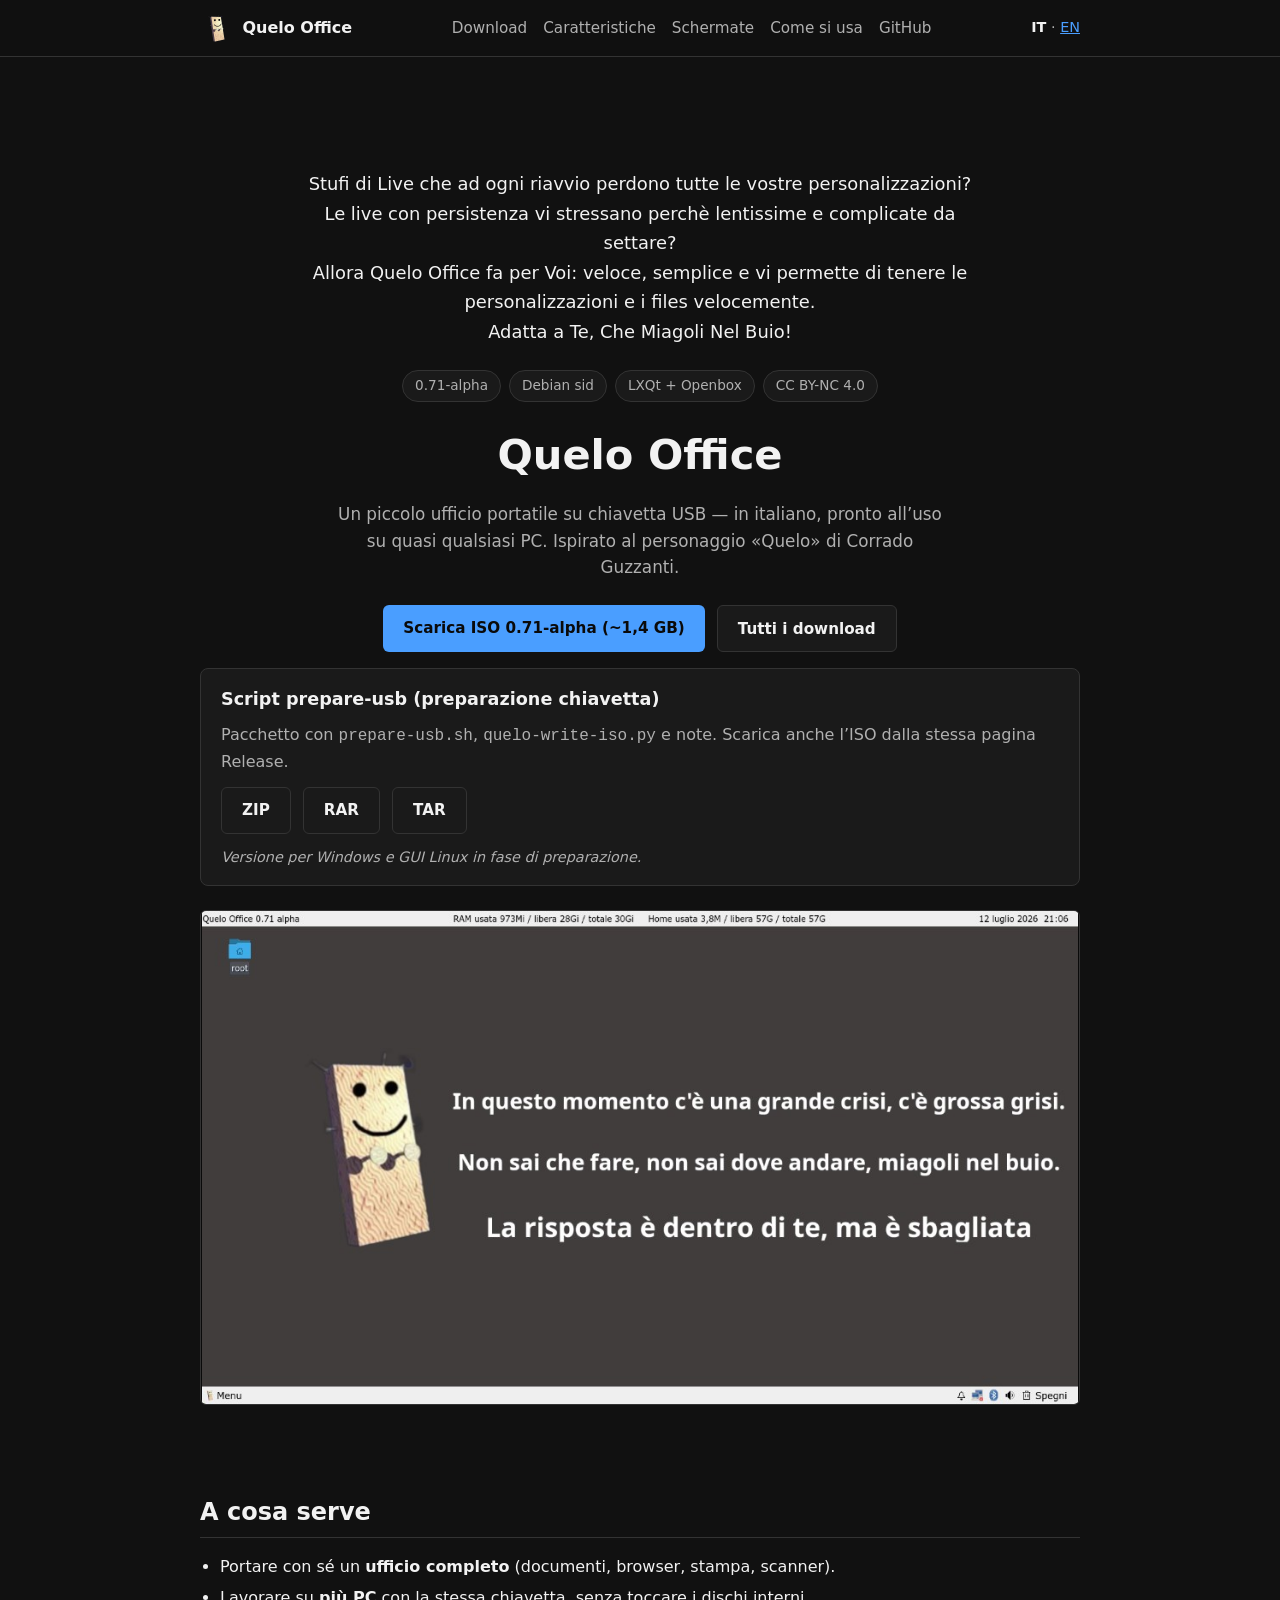
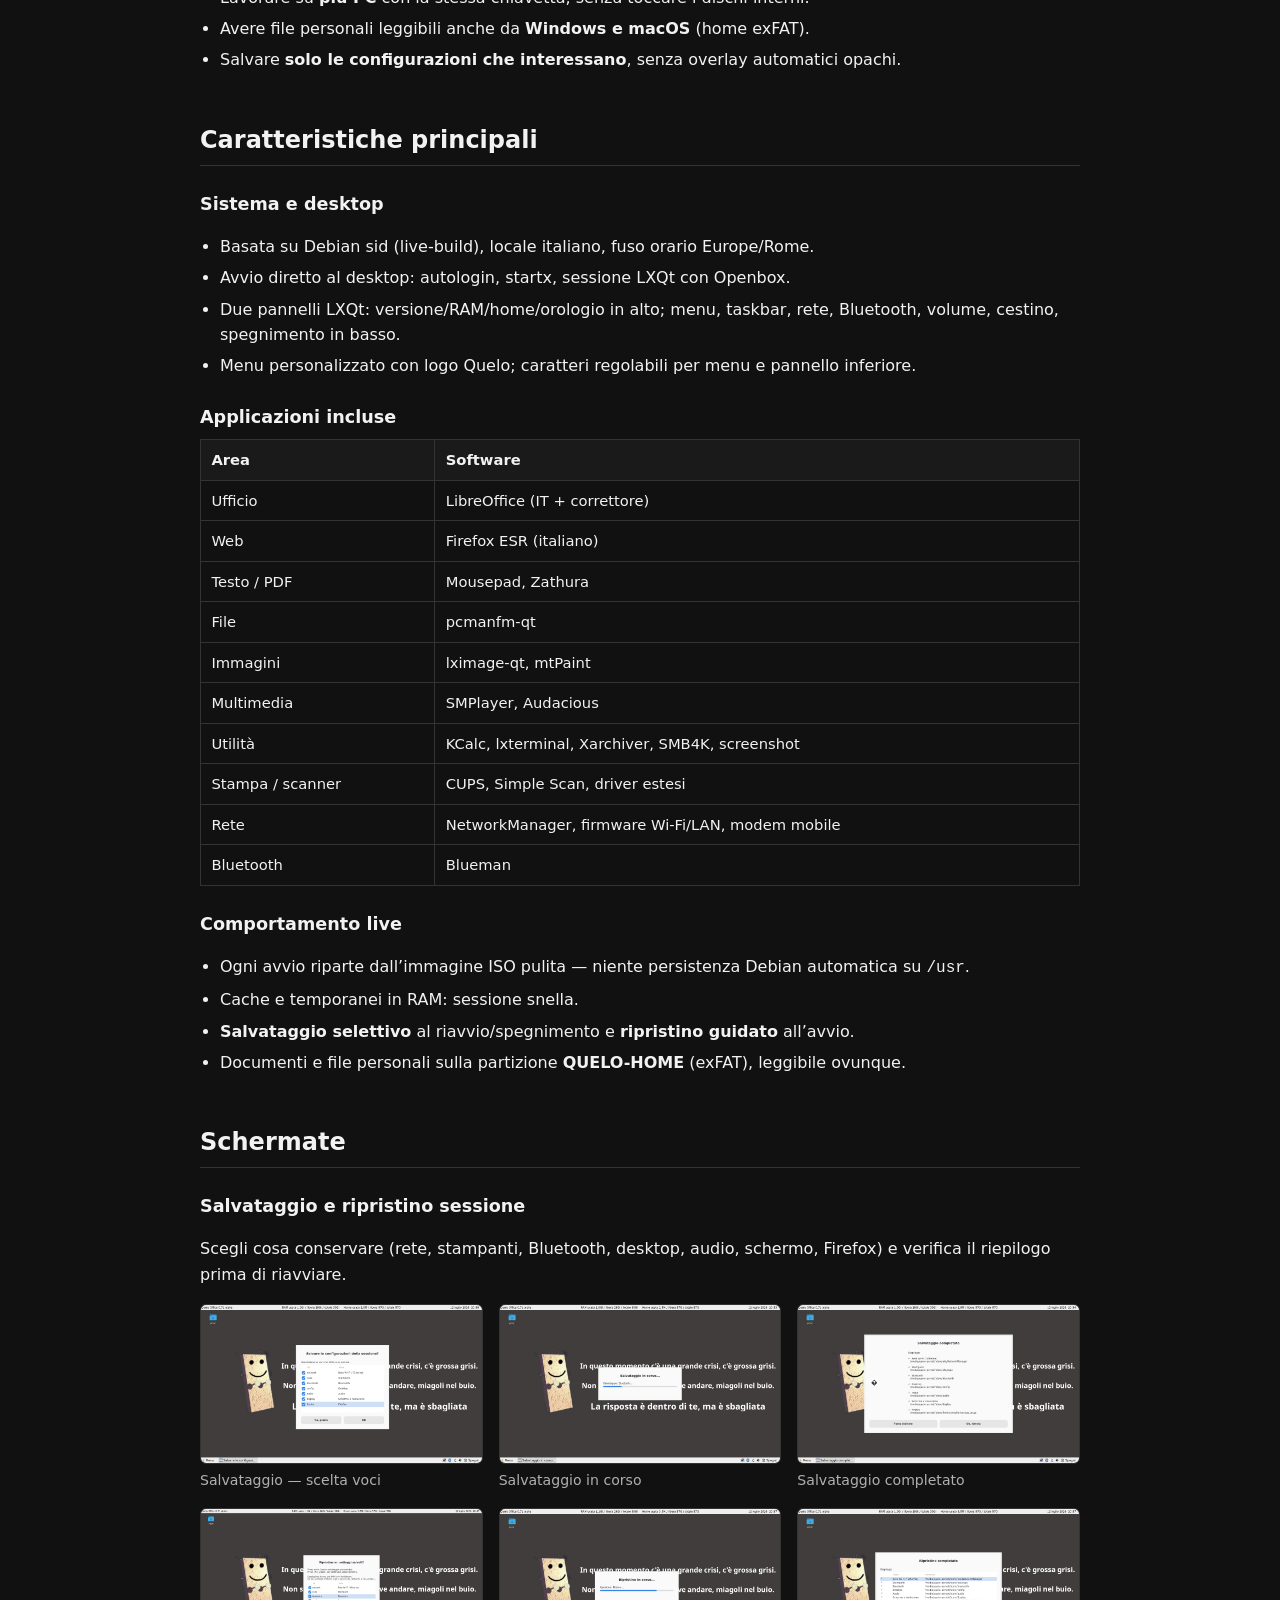
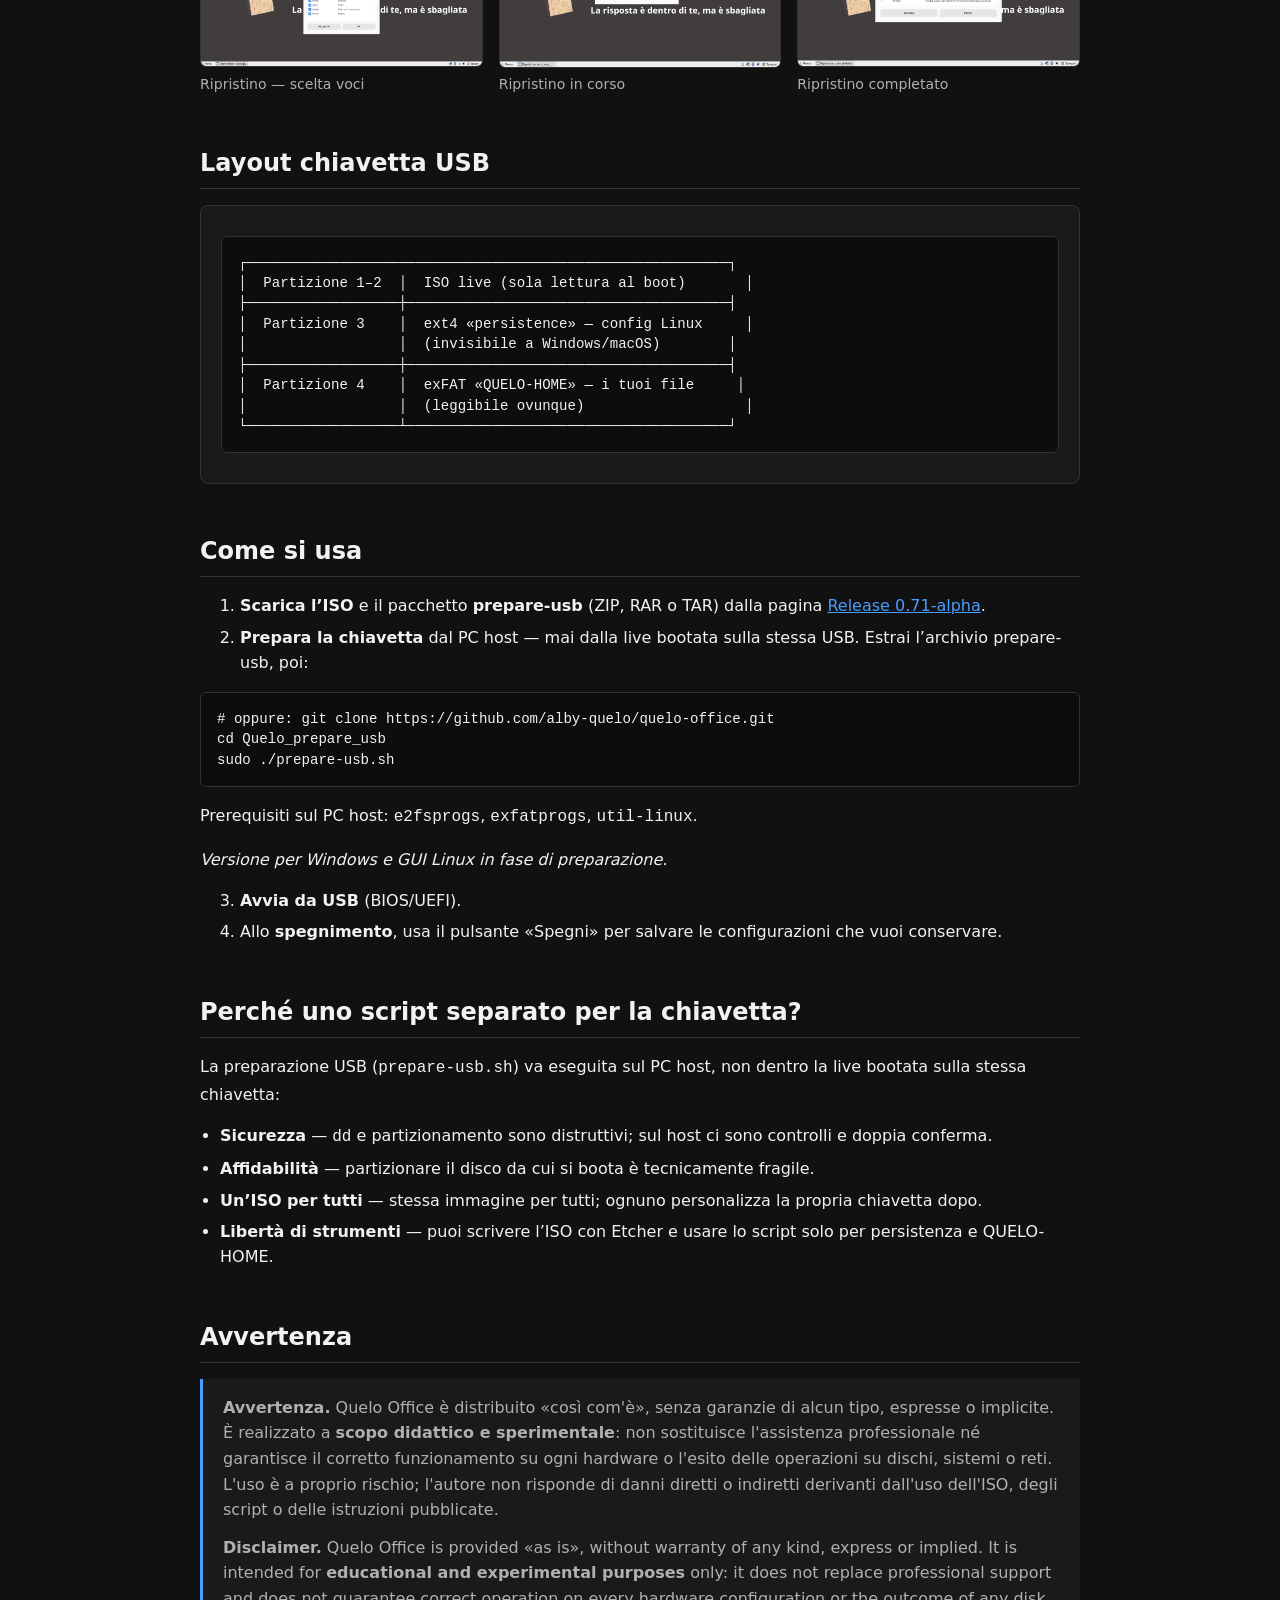
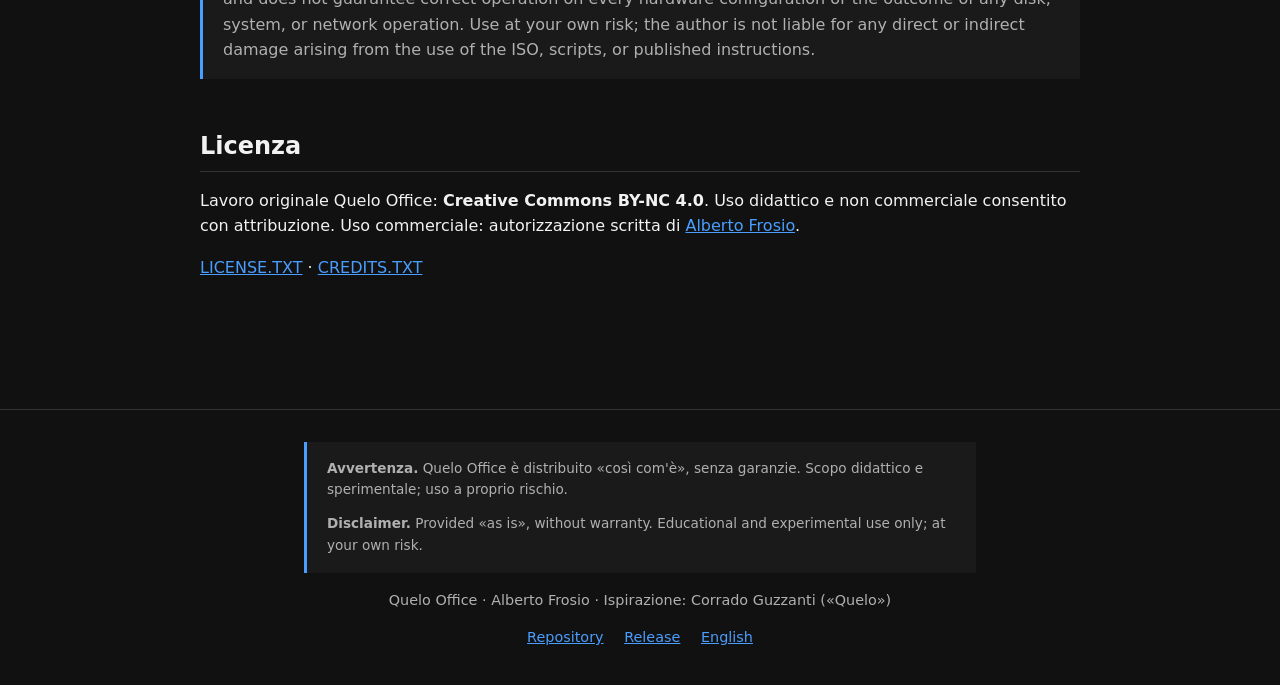
==== docs/index.html @ a86c15d0 "Aggiunge pacchetti prepare-usb zip/rar/tar ai download della release. Script build-archives.sh, READ" ====
<!DOCTYPE html>
<html lang="it">
<head>
  <meta charset="utf-8">
  <meta name="viewport" content="width=device-width, initial-scale=1">
  <title>Quelo Office — live USB office in italiano</title>
  <meta name="description" content="Quelo Office: distribuzione Linux live da chiavetta USB. Ufficio portatile in italiano su Debian sid + LXQt + Openbox.">
  <meta property="og:type" content="website">
  <meta property="og:url" content="https://alby-quelo.github.io/quelo-office/">
  <meta property="og:title" content="Quelo Office — live USB office in italiano">
  <meta property="og:description" content="Ufficio portatile su chiavetta USB: veloce, semplice, personalizzazioni e file sempre con te. Debian sid + LXQt + Openbox.">
  <meta property="og:image" content="https://alby-quelo.github.io/quelo-office/screenshots/01-desktop.png">
  <meta property="og:image:width" content="1024">
  <meta property="og:image:height" content="576">
  <meta property="og:locale" content="it_IT">
  <meta name="twitter:card" content="summary_large_image">
  <meta name="twitter:title" content="Quelo Office — live USB office in italiano">
  <meta name="twitter:description" content="Ufficio portatile su chiavetta USB: veloce, semplice, personalizzazioni e file sempre con te.">
  <meta name="twitter:image" content="https://alby-quelo.github.io/quelo-office/screenshots/01-desktop.png">
  <link rel="stylesheet" href="style.css?v=5">
  <link rel="icon" href="logo.png" type="image/png">
</head>
<body>
  <header>
    <nav class="nav">
      <a class="brand" href="./">
        <img src="logo.png" alt="Quelo Office">
        <span>Quelo Office</span>
      </a>
      <div class="nav-links">
        <a href="#download">Download</a>
        <a href="#caratteristiche">Caratteristiche</a>
        <a href="#schermate">Schermate</a>
        <a href="#uso">Come si usa</a>
        <a href="https://github.com/alby-quelo/quelo-office">GitHub</a>
      </div>
      <div class="lang"><strong>IT</strong> · <a href="en/">EN</a></div>
    </nav>
  </header>

  <main>
    <section class="hero">
      <p class="pitch">
        Stufi di Live che ad ogni riavvio perdono tutte le vostre personalizzazioni?<br>
        Le live con persistenza vi stressano perchè lentissime e complicate da settare?<br>
        Allora Quelo Office fa per Voi: veloce, semplice e vi permette di tenere le personalizzazioni
        e i files velocemente.<br>
        Adatta a Te, Che Miagoli Nel Buio!
      </p>
      <div class="badges">
        <span class="badge">0.71-alpha</span>
        <span class="badge">Debian sid</span>
        <span class="badge">LXQt + Openbox</span>
        <span class="badge">CC BY-NC 4.0</span>
      </div>
      <h1>Quelo Office</h1>
      <p class="tagline">
        Un piccolo ufficio portatile su chiavetta USB — in italiano, pronto all’uso su quasi qualsiasi PC.
        Ispirato al personaggio «Quelo» di Corrado Guzzanti.
      </p>
      <div class="cta-row" id="download">
        <a class="btn btn-primary" href="https://github.com/alby-quelo/quelo-office/releases/download/0.71-alpha/Quelo_Office-0.71-alpha.iso">
          Scarica ISO 0.71-alpha (~1,4 GB)
        </a>
        <a class="btn btn-secondary" href="https://github.com/alby-quelo/quelo-office/releases/tag/0.71-alpha">
          Tutti i download
        </a>
      </div>
      <div class="card" style="margin-top:1rem;text-align:left">
        <h3 style="margin-top:0">Script prepare-usb (preparazione chiavetta)</h3>
        <p style="margin:0.5rem 0 0.75rem;color:var(--text-muted)">
          Pacchetto con <code>prepare-usb.sh</code>, <code>quelo-write-iso.py</code> e note.
          Scarica anche l’ISO dalla stessa pagina Release.
        </p>
        <div class="cta-row" style="justify-content:flex-start;margin-top:0">
          <a class="btn btn-secondary" href="https://github.com/alby-quelo/quelo-office/releases/download/0.71-alpha/Quelo_prepare_usb-0.71-alpha.zip">ZIP</a>
          <a class="btn btn-secondary" href="https://github.com/alby-quelo/quelo-office/releases/download/0.71-alpha/Quelo_prepare_usb-0.71-alpha.rar">RAR</a>
          <a class="btn btn-secondary" href="https://github.com/alby-quelo/quelo-office/releases/download/0.71-alpha/Quelo_prepare_usb-0.71-alpha.tar">TAR</a>
        </div>
        <p style="margin:0.75rem 0 0;font-size:0.9rem;color:var(--text-muted)">
          <em>Versione per Windows e GUI Linux in fase di preparazione.</em>
        </p>
      </div>
      <div class="hero-frame">
        <img class="hero-shot" src="screenshots/01-desktop.png" alt="Desktop Quelo Office 0.71 alpha" width="1024" height="576">
      </div>
    </section>

    <section id="cosa">
      <h2>A cosa serve</h2>
      <ul>
        <li>Portare con sé un <strong>ufficio completo</strong> (documenti, browser, stampa, scanner).</li>
        <li>Lavorare su <strong>più PC</strong> con la stessa chiavetta, senza toccare i dischi interni.</li>
        <li>Avere file personali leggibili anche da <strong>Windows e macOS</strong> (home exFAT).</li>
        <li>Salvare <strong>solo le configurazioni che interessano</strong>, senza overlay automatici opachi.</li>
      </ul>
    </section>

    <section id="caratteristiche">
      <h2>Caratteristiche principali</h2>

      <h3>Sistema e desktop</h3>
      <ul>
        <li>Basata su Debian sid (live-build), locale italiano, fuso orario Europe/Rome.</li>
        <li>Avvio diretto al desktop: autologin, startx, sessione LXQt con Openbox.</li>
        <li>Due pannelli LXQt: versione/RAM/home/orologio in alto; menu, taskbar, rete, Bluetooth, volume, cestino, spegnimento in basso.</li>
        <li>Menu personalizzato con logo Quelo; caratteri regolabili per menu e pannello inferiore.</li>
      </ul>

      <h3>Applicazioni incluse</h3>
      <table>
        <thead>
          <tr><th>Area</th><th>Software</th></tr>
        </thead>
        <tbody>
          <tr><td>Ufficio</td><td>LibreOffice (IT + correttore)</td></tr>
          <tr><td>Web</td><td>Firefox ESR (italiano)</td></tr>
          <tr><td>Testo / PDF</td><td>Mousepad, Zathura</td></tr>
          <tr><td>File</td><td>pcmanfm-qt</td></tr>
          <tr><td>Immagini</td><td>lximage-qt, mtPaint</td></tr>
          <tr><td>Multimedia</td><td>SMPlayer, Audacious</td></tr>
          <tr><td>Utilità</td><td>KCalc, lxterminal, Xarchiver, SMB4K, screenshot</td></tr>
          <tr><td>Stampa / scanner</td><td>CUPS, Simple Scan, driver estesi</td></tr>
          <tr><td>Rete</td><td>NetworkManager, firmware Wi‑Fi/LAN, modem mobile</td></tr>
          <tr><td>Bluetooth</td><td>Blueman</td></tr>
        </tbody>
      </table>

      <h3>Comportamento live</h3>
      <ul>
        <li>Ogni avvio riparte dall’immagine ISO pulita — niente persistenza Debian automatica su <code>/usr</code>.</li>
        <li>Cache e temporanei in RAM: sessione snella.</li>
        <li><strong>Salvataggio selettivo</strong> al riavvio/spegnimento e <strong>ripristino guidato</strong> all’avvio.</li>
        <li>Documenti e file personali sulla partizione <strong>QUELO-HOME</strong> (exFAT), leggibile ovunque.</li>
      </ul>
    </section>

    <section id="schermate">
      <h2>Schermate</h2>

      <h3>Salvataggio e ripristino sessione</h3>
      <p>Scegli cosa conservare (rete, stampanti, Bluetooth, desktop, audio, schermo, Firefox) e verifica il riepilogo prima di riavviare.</p>

      <div class="shots">
        <div class="shots-grid">
          <figure>
            <img src="screenshots/05-save-prompt.png" alt="Dialogo salvataggio sessione" loading="lazy">
            <figcaption>Salvataggio — scelta voci</figcaption>
          </figure>
          <figure>
            <img src="screenshots/06-save-progress.png" alt="Salvataggio in corso" loading="lazy">
            <figcaption>Salvataggio in corso</figcaption>
          </figure>
          <figure>
            <img src="screenshots/07-save-complete.png" alt="Salvataggio completato" loading="lazy">
            <figcaption>Salvataggio completato</figcaption>
          </figure>
        </div>
        <div class="shots-grid">
          <figure>
            <img src="screenshots/02-restore-prompt.png" alt="Dialogo ripristino sessione" loading="lazy">
            <figcaption>Ripristino — scelta voci</figcaption>
          </figure>
          <figure>
            <img src="screenshots/03-restore-progress.png" alt="Ripristino in corso" loading="lazy">
            <figcaption>Ripristino in corso</figcaption>
          </figure>
          <figure>
            <img src="screenshots/04-restore-complete.png" alt="Ripristino completato" loading="lazy">
            <figcaption>Ripristino completato</figcaption>
          </figure>
        </div>
      </div>
    </section>

    <section id="usb">
      <h2>Layout chiavetta USB</h2>
      <div class="card">
        <pre>┌─────────────────────────────────────────────────────────┐
│  Partizione 1–2  │  ISO live (sola lettura al boot)       │
├──────────────────┼──────────────────────────────────────┤
│  Partizione 3    │  ext4 «persistence» — config Linux     │
│                  │  (invisibile a Windows/macOS)        │
├──────────────────┼──────────────────────────────────────┤
│  Partizione 4    │  exFAT «QUELO-HOME» — i tuoi file     │
│                  │  (leggibile ovunque)                   │
└──────────────────┴──────────────────────────────────────┘</pre>
      </div>
    </section>

    <section id="uso">
      <h2>Come si usa</h2>
      <ol>
        <li><strong>Scarica l’ISO</strong> e il pacchetto <strong>prepare-usb</strong> (ZIP, RAR o TAR) dalla pagina <a href="https://github.com/alby-quelo/quelo-office/releases/tag/0.71-alpha">Release 0.71-alpha</a>.</li>
        <li><strong>Prepara la chiavetta</strong> dal PC host — mai dalla live bootata sulla stessa USB. Estrai l’archivio prepare-usb, poi:</li>
      </ol>
      <pre><code># oppure: git clone https://github.com/alby-quelo/quelo-office.git
cd Quelo_prepare_usb
sudo ./prepare-usb.sh</code></pre>
      <p>Prerequisiti sul PC host: <code>e2fsprogs</code>, <code>exfatprogs</code>, <code>util-linux</code>.</p>
      <p><em>Versione per Windows e GUI Linux in fase di preparazione.</em></p>
      <ol start="3">
        <li><strong>Avvia da USB</strong> (BIOS/UEFI).</li>
        <li>Allo <strong>spegnimento</strong>, usa il pulsante «Spegni» per salvare le configurazioni che vuoi conservare.</li>
      </ol>
    </section>

    <section id="script">
      <h2>Perché uno script separato per la chiavetta?</h2>
      <p>La preparazione USB (<code>prepare-usb.sh</code>) va eseguita sul PC host, non dentro la live bootata sulla stessa chiavetta:</p>
      <ul>
        <li><strong>Sicurezza</strong> — <code>dd</code> e partizionamento sono distruttivi; sul host ci sono controlli e doppia conferma.</li>
        <li><strong>Affidabilità</strong> — partizionare il disco da cui si boota è tecnicamente fragile.</li>
        <li><strong>Un’ISO per tutti</strong> — stessa immagine per tutti; ognuno personalizza la propria chiavetta dopo.</li>
        <li><strong>Libertà di strumenti</strong> — puoi scrivere l’ISO con Etcher e usare lo script solo per persistenza e QUELO-HOME.</li>
      </ul>
    </section>

    <section id="avvertenza">
      <h2>Avvertenza</h2>
      <blockquote class="disclaimer">
        <p><strong>Avvertenza.</strong> Quelo Office è distribuito «così com'è», senza garanzie di alcun tipo, espresse o implicite. È realizzato a <strong>scopo didattico e sperimentale</strong>: non sostituisce l'assistenza professionale né garantisce il corretto funzionamento su ogni hardware o l'esito delle operazioni su dischi, sistemi o reti. L'uso è a proprio rischio; l'autore non risponde di danni diretti o indiretti derivanti dall'uso dell'ISO, degli script o delle istruzioni pubblicate.</p>
        <p><strong>Disclaimer.</strong> Quelo Office is provided «as is», without warranty of any kind, express or implied. It is intended for <strong>educational and experimental purposes</strong> only: it does not replace professional support and does not guarantee correct operation on every hardware configuration or the outcome of any disk, system, or network operation. Use at your own risk; the author is not liable for any direct or indirect damage arising from the use of the ISO, scripts, or published instructions.</p>
      </blockquote>
    </section>

    <section id="licenza">
      <h2>Licenza</h2>
      <p>
        Lavoro originale Quelo Office: <strong>Creative Commons BY-NC 4.0</strong>.
        Uso didattico e non commerciale consentito con attribuzione.
        Uso commerciale: autorizzazione scritta di
        <a href="mailto:alby@gnumerica.org">Alberto Frosio</a>.
      </p>
      <p>
        <a href="https://github.com/alby-quelo/quelo-office/blob/main/LICENSE.TXT">LICENSE.TXT</a> ·
        <a href="https://github.com/alby-quelo/quelo-office/blob/main/CREDITS.TXT">CREDITS.TXT</a>
      </p>
    </section>
  </main>

  <footer>
    <blockquote class="disclaimer compact">
      <p><strong>Avvertenza.</strong> Quelo Office è distribuito «così com'è», senza garanzie. Scopo didattico e sperimentale; uso a proprio rischio.</p>
      <p><strong>Disclaimer.</strong> Provided «as is», without warranty. Educational and experimental use only; at your own risk.</p>
    </blockquote>
    <p>Quelo Office · Alberto Frosio · Ispirazione: Corrado Guzzanti («Quelo»)</p>
    <p>
      <a href="https://github.com/alby-quelo/quelo-office">Repository</a>
      <a href="https://github.com/alby-quelo/quelo-office/releases">Release</a>
      <a href="en/">English</a>
    </p>
  </footer>
</body>
</html>
---- docs/style.css ----
:root {
  --bg: #111111;
  --bg-card: #1a1a1a;
  --bg-panel: #e8e8e8;
  --text: #f2f2f2;
  --text-muted: #b0b0b0;
  --accent: #4a9eff;
  --accent-hover: #6eb1ff;
  --border: #333;
  --max: 920px;
}

* {
  box-sizing: border-box;
}

html {
  scroll-behavior: smooth;
}

body {
  margin: 0;
  font-family: "Segoe UI", system-ui, -apple-system, sans-serif;
  background: var(--bg);
  color: var(--text);
  line-height: 1.6;
}

a {
  color: var(--accent);
}

a:hover {
  color: var(--accent-hover);
}

header {
  border-bottom: 1px solid var(--border);
  background: rgba(17, 17, 17, 0.95);
  position: sticky;
  top: 0;
  z-index: 10;
}

.nav {
  max-width: var(--max);
  margin: 0 auto;
  padding: 0.75rem 1.25rem;
  display: flex;
  align-items: center;
  justify-content: space-between;
  gap: 1rem;
  flex-wrap: wrap;
}

.brand {
  display: flex;
  align-items: center;
  gap: 0.65rem;
  color: var(--text);
  text-decoration: none;
  font-weight: 600;
}

.brand img {
  width: 32px;
  height: 32px;
}

.nav-links {
  display: flex;
  gap: 1rem;
  flex-wrap: wrap;
  font-size: 0.95rem;
}

.nav-links a {
  color: var(--text-muted);
  text-decoration: none;
}

.nav-links a:hover {
  color: var(--text);
}

.lang {
  font-size: 0.9rem;
  color: var(--text-muted);
}

.lang strong {
  color: var(--text);
}

main {
  max-width: var(--max);
  margin: 0 auto;
  padding: 2rem 1.25rem 4rem;
}

.hero {
  text-align: center;
  padding: 2rem 0 2.5rem;
}

.hero h1 {
  font-size: clamp(1.8rem, 5vw, 2.6rem);
  margin: 0 0 0.75rem;
  font-weight: 700;
}

.hero .pitch {
  font-size: 1.12rem;
  line-height: 1.65;
  max-width: 42rem;
  margin: 0 auto 1.5rem;
  color: var(--text);
}

.hero .tagline {
  font-size: 1.05rem;
  color: var(--text-muted);
  max-width: 38rem;
  margin: 0 auto 1.5rem;
}

.hero-frame {
  width: 100%;
  max-width: 100%;
  margin: 1.5rem auto 0;
  aspect-ratio: 16 / 9;
  border: 1px solid var(--border);
  border-radius: 6px;
  overflow: hidden;
  background: #0a0a0a;
  line-height: 0;
}

.hero img.hero-shot {
  width: 100%;
  height: 100%;
  object-fit: contain;
  object-position: center;
  display: block;
  border: 0;
  border-radius: 0;
  margin: 0;
  max-width: none;
}

.badges {
  display: flex;
  gap: 0.5rem;
  justify-content: center;
  flex-wrap: wrap;
  margin-bottom: 1.25rem;
}

.badge {
  background: var(--bg-card);
  border: 1px solid var(--border);
  border-radius: 999px;
  padding: 0.25rem 0.75rem;
  font-size: 0.85rem;
  color: var(--text-muted);
}

.cta-row {
  display: flex;
  gap: 0.75rem;
  justify-content: center;
  flex-wrap: wrap;
  margin-top: 1.25rem;
}

.btn {
  display: inline-block;
  padding: 0.65rem 1.25rem;
  border-radius: 6px;
  text-decoration: none;
  font-weight: 600;
  font-size: 0.95rem;
}

.btn-primary {
  background: var(--accent);
  color: #0a0a0a;
}

.btn-primary:hover {
  background: var(--accent-hover);
  color: #0a0a0a;
}

.btn-secondary {
  background: var(--bg-card);
  border: 1px solid var(--border);
  color: var(--text);
}

.btn-secondary:hover {
  border-color: #555;
  color: var(--text);
}

section {
  margin-top: 3rem;
}

section h2 {
  font-size: 1.5rem;
  margin: 0 0 1rem;
  padding-bottom: 0.35rem;
  border-bottom: 1px solid var(--border);
}

section h3 {
  font-size: 1.1rem;
  margin: 1.5rem 0 0.5rem;
  color: var(--text);
}

ul {
  padding-left: 1.25rem;
}

li {
  margin: 0.35rem 0;
}

.card {
  background: var(--bg-card);
  border: 1px solid var(--border);
  border-radius: 8px;
  padding: 1rem 1.25rem;
  margin: 1rem 0;
}

pre {
  background: #0d0d0d;
  border: 1px solid var(--border);
  border-radius: 6px;
  padding: 1rem;
  overflow-x: auto;
  font-size: 0.88rem;
  line-height: 1.45;
}

code {
  font-family: ui-monospace, "Cascadia Code", monospace;
}

table {
  width: 100%;
  border-collapse: collapse;
  font-size: 0.92rem;
}

th,
td {
  border: 1px solid var(--border);
  padding: 0.5rem 0.65rem;
  text-align: left;
}

th {
  background: var(--bg-card);
}

.shots {
  display: grid;
  gap: 1rem;
  margin-top: 1rem;
}

.shots figure {
  margin: 0;
}

.shots img {
  width: 100%;
  border: 1px solid var(--border);
  border-radius: 6px;
  display: block;
}

.shots figcaption {
  font-size: 0.88rem;
  color: var(--text-muted);
  margin-top: 0.35rem;
}

.shots-grid {
  display: grid;
  grid-template-columns: repeat(auto-fit, minmax(240px, 1fr));
  gap: 1rem;
}

.disclaimer {
  margin: 1rem 0 1.5rem;
  padding: 1rem 1.25rem;
  border-left: 3px solid var(--accent);
  background: var(--bg-card);
  color: var(--text-muted);
  text-align: left;
}

.disclaimer p {
  margin: 0 0 0.75rem;
}

.disclaimer p:last-child {
  margin-bottom: 0;
}

.disclaimer.compact {
  font-size: 0.85rem;
  max-width: 42rem;
  margin: 0 auto 1rem;
}

footer {
  border-top: 1px solid var(--border);
  margin-top: 3rem;
  padding: 2rem 1.25rem;
  text-align: center;
  color: var(--text-muted);
  font-size: 0.9rem;
}

footer a {
  margin: 0 0.5rem;
}

@media (max-width: 600px) {
  .nav-links {
    font-size: 0.85rem;
  }

  table {
    font-size: 0.82rem;
  }
}
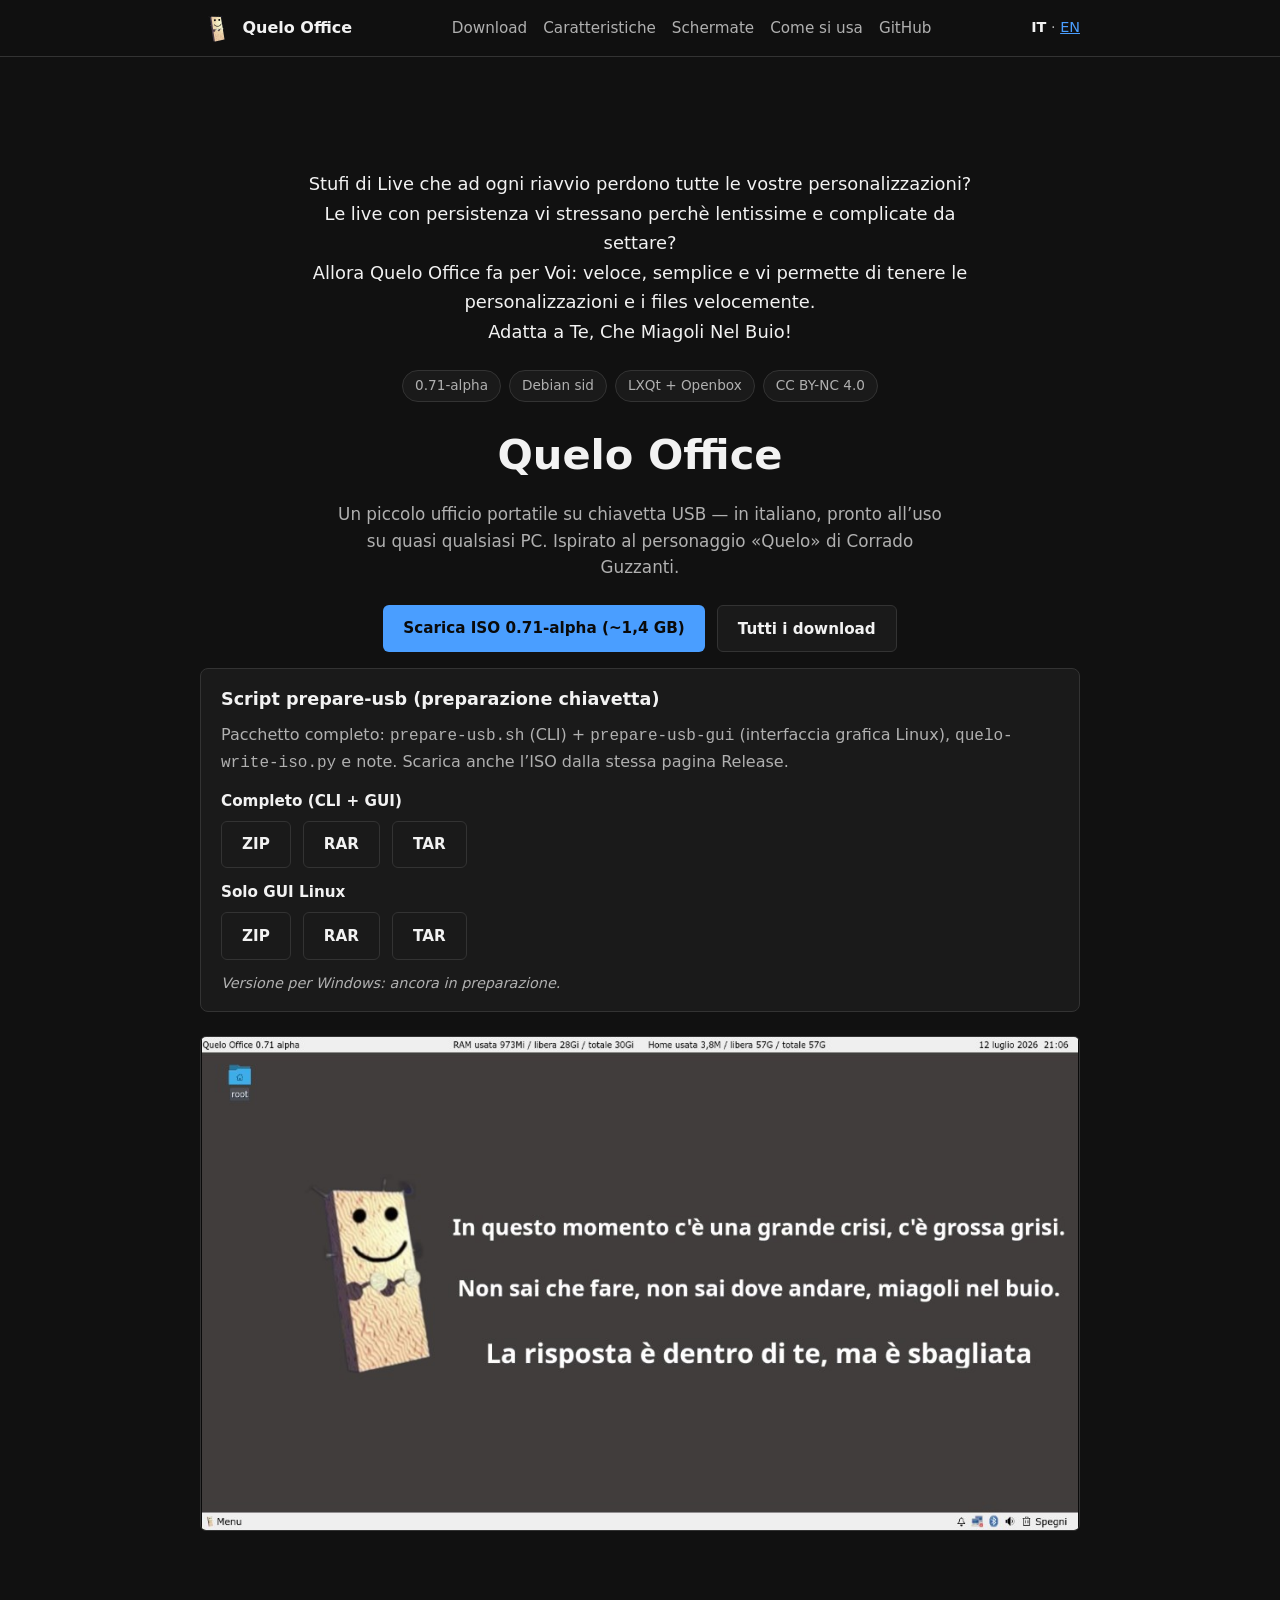
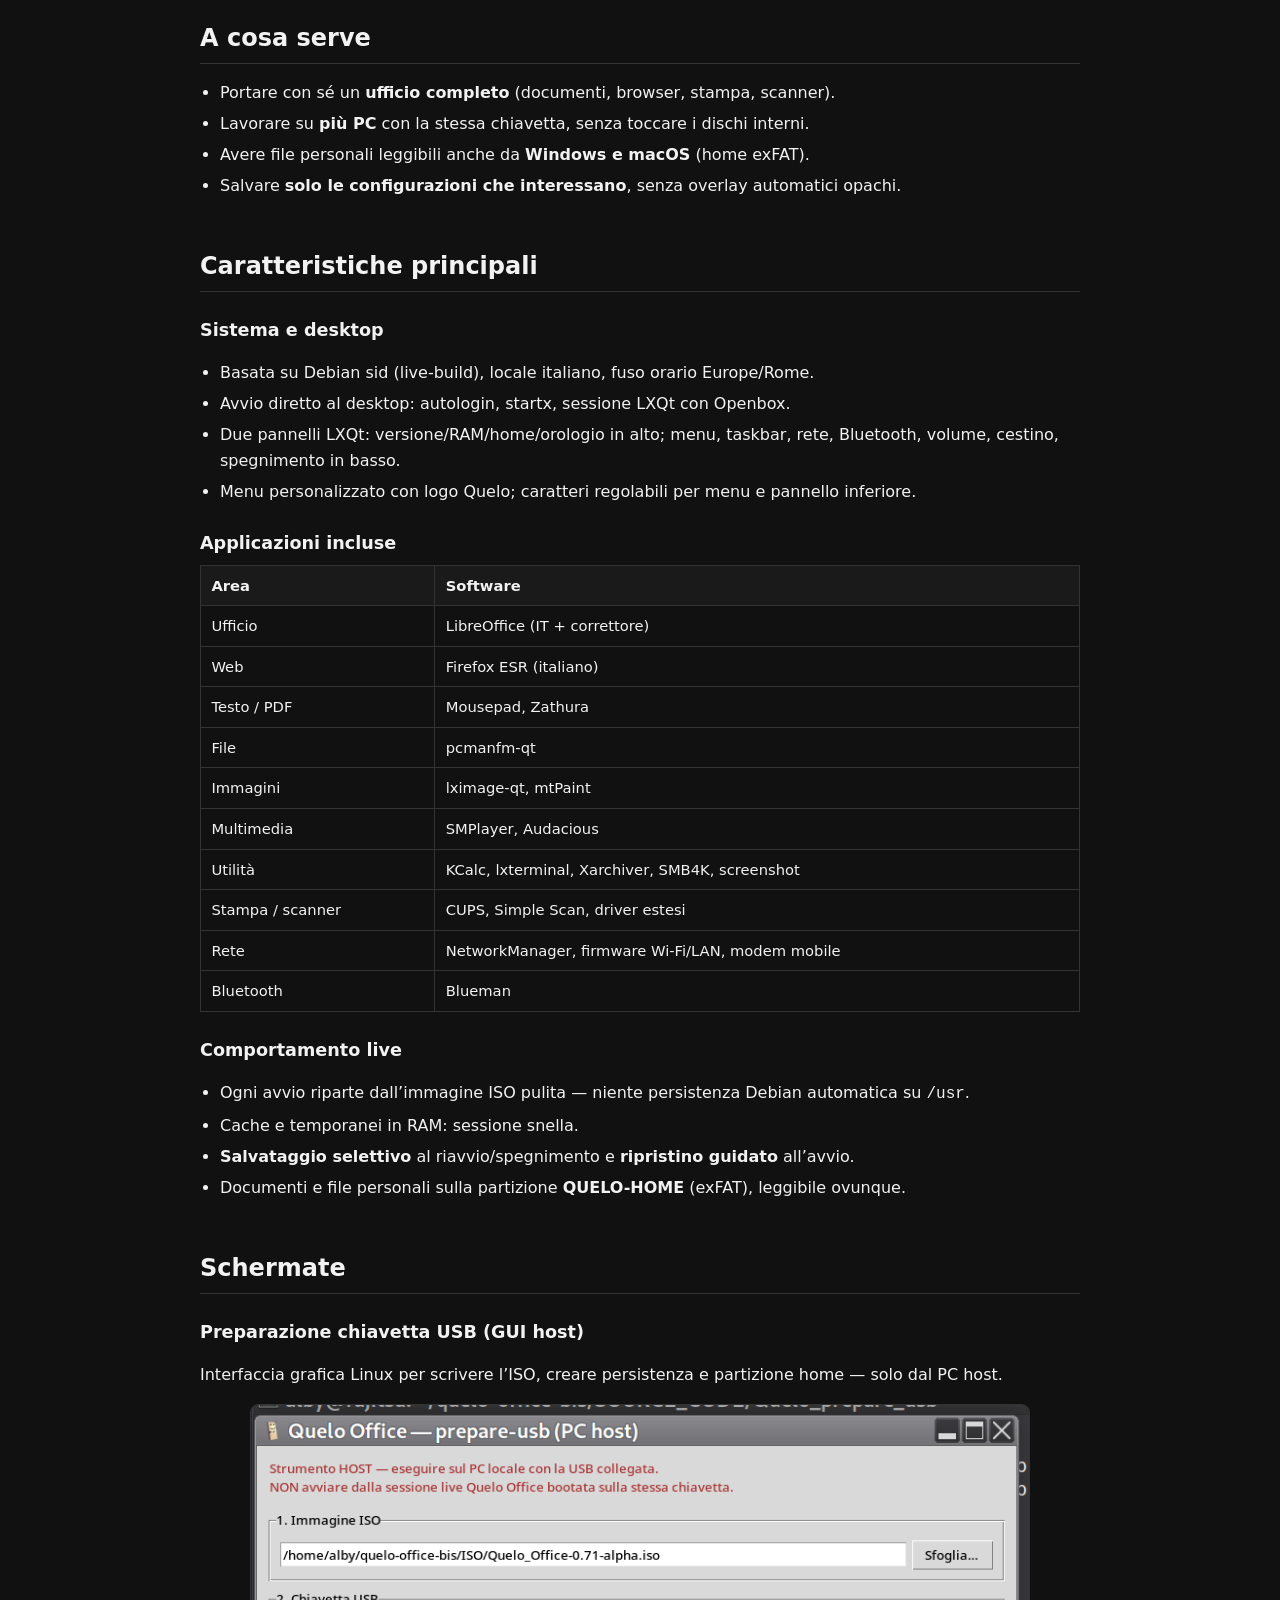
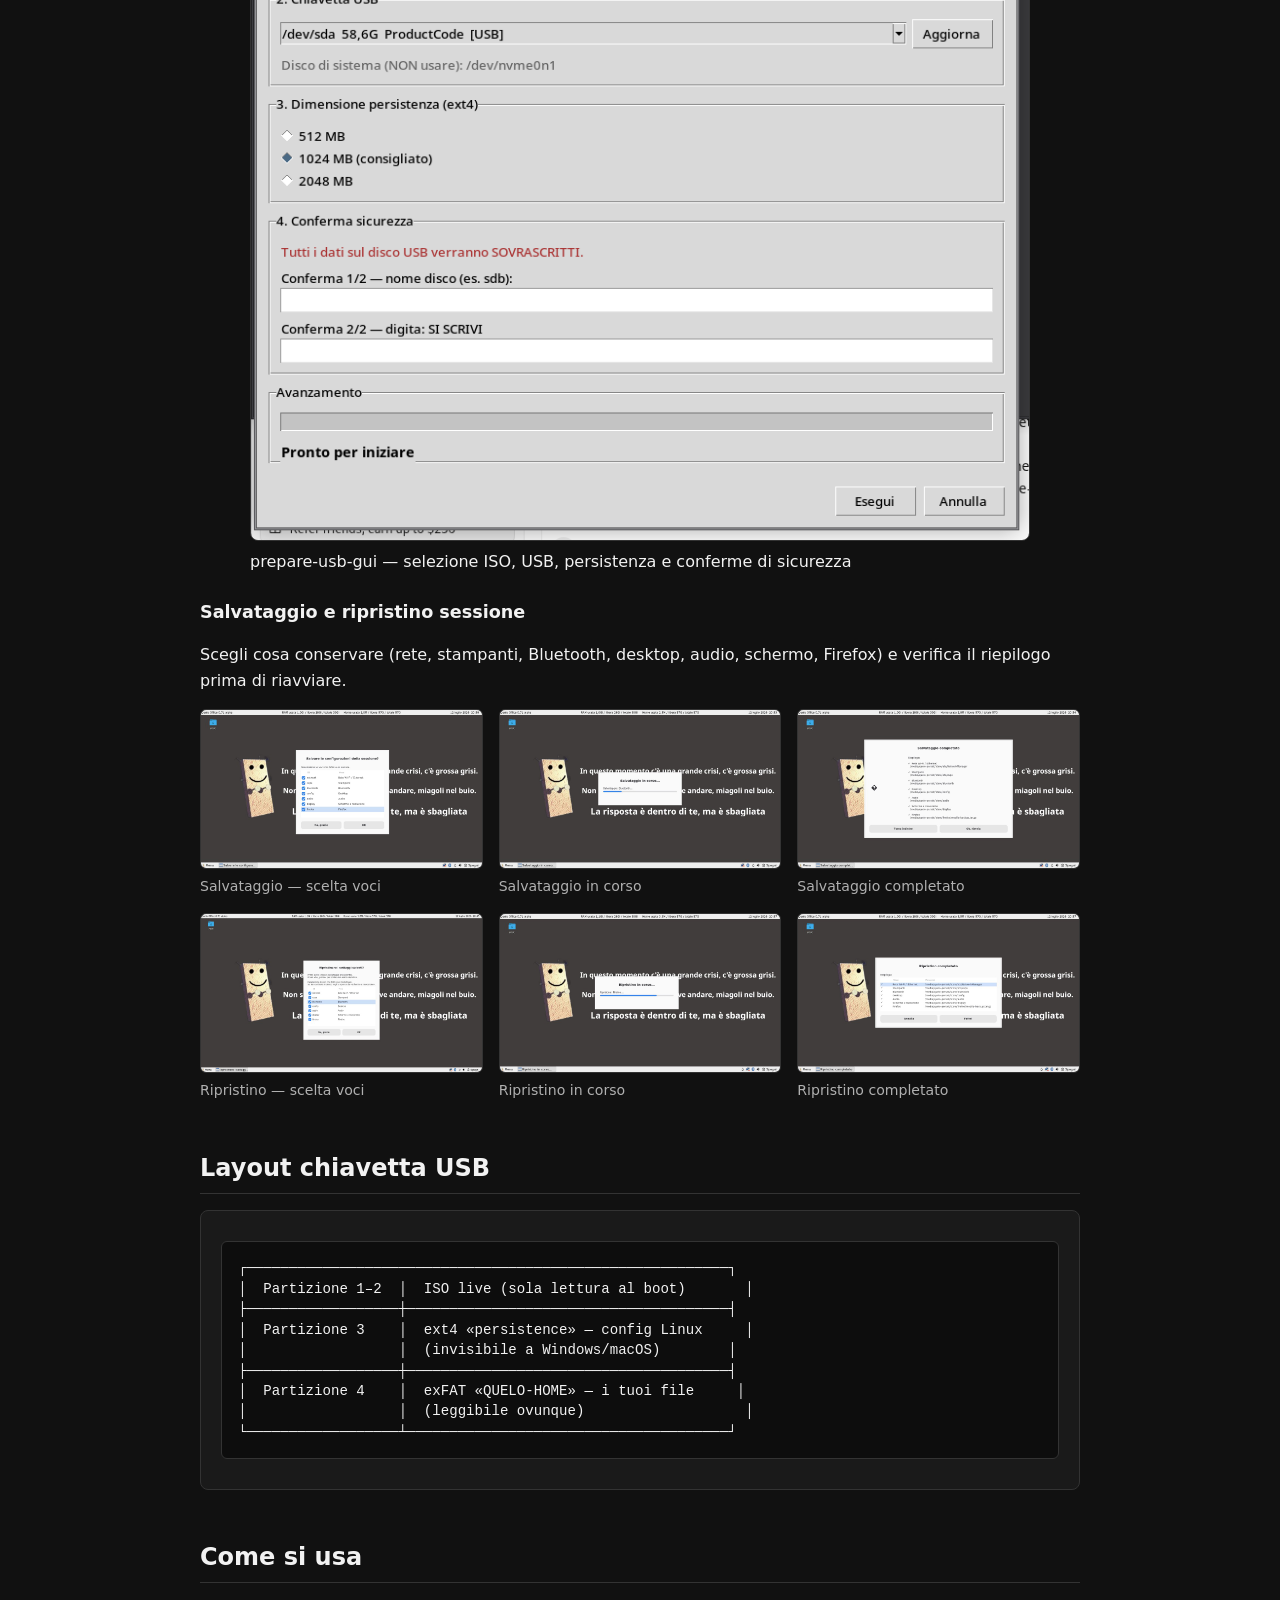
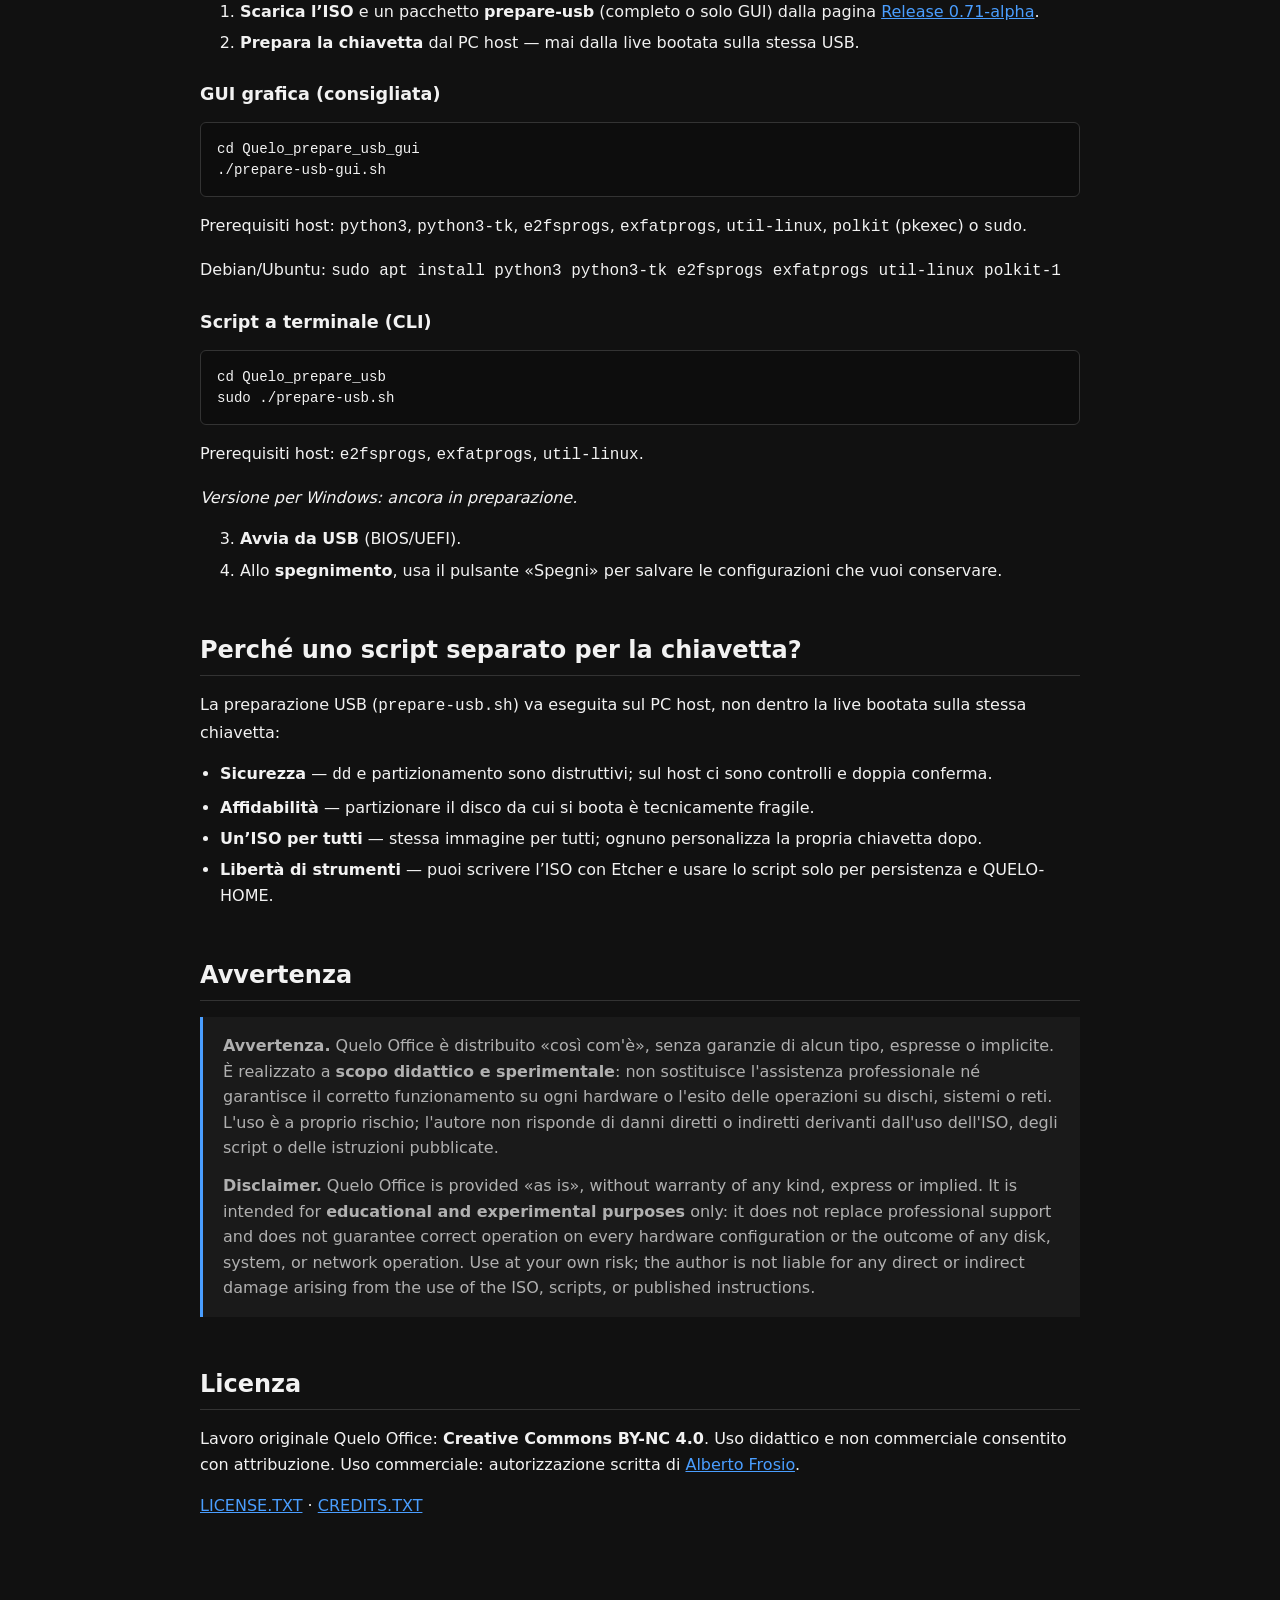
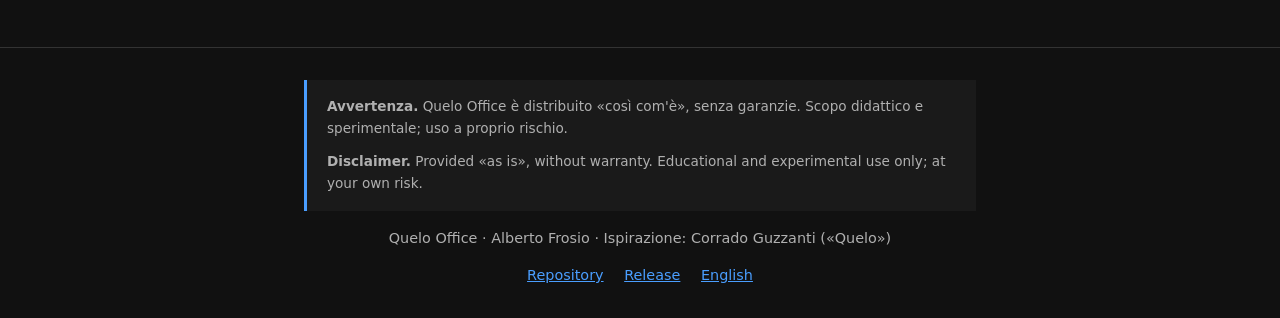
==== commit f5f58f6c: "Pubblica prepare-usb-gui: documentazione, archivi e sito. Aggiunge CHANGELOG, README e manuale IT/EN" ====
--- a/docs/index.html
+++ b/docs/index.html
@@ -69,16 +69,23 @@
       <div class="card" style="margin-top:1rem;text-align:left">
         <h3 style="margin-top:0">Script prepare-usb (preparazione chiavetta)</h3>
         <p style="margin:0.5rem 0 0.75rem;color:var(--text-muted)">
-          Pacchetto con <code>prepare-usb.sh</code>, <code>quelo-write-iso.py</code> e note.
-          Scarica anche l’ISO dalla stessa pagina Release.
+          Pacchetto completo: <code>prepare-usb.sh</code> (CLI) + <code>prepare-usb-gui</code> (interfaccia grafica Linux),
+          <code>quelo-write-iso.py</code> e note. Scarica anche l’ISO dalla stessa pagina Release.
         </p>
+        <p style="margin:0 0 0.5rem;font-size:0.95rem"><strong>Completo (CLI + GUI)</strong></p>
         <div class="cta-row" style="justify-content:flex-start;margin-top:0">
           <a class="btn btn-secondary" href="https://github.com/alby-quelo/quelo-office/releases/download/0.71-alpha/Quelo_prepare_usb-0.71-alpha.zip">ZIP</a>
           <a class="btn btn-secondary" href="https://github.com/alby-quelo/quelo-office/releases/download/0.71-alpha/Quelo_prepare_usb-0.71-alpha.rar">RAR</a>
           <a class="btn btn-secondary" href="https://github.com/alby-quelo/quelo-office/releases/download/0.71-alpha/Quelo_prepare_usb-0.71-alpha.tar">TAR</a>
         </div>
+        <p style="margin:0.75rem 0 0.5rem;font-size:0.95rem"><strong>Solo GUI Linux</strong></p>
+        <div class="cta-row" style="justify-content:flex-start;margin-top:0">
+          <a class="btn btn-secondary" href="https://github.com/alby-quelo/quelo-office/releases/download/0.71-alpha/Quelo_prepare_usb_gui-0.71-alpha.zip">ZIP</a>
+          <a class="btn btn-secondary" href="https://github.com/alby-quelo/quelo-office/releases/download/0.71-alpha/Quelo_prepare_usb_gui-0.71-alpha.rar">RAR</a>
+          <a class="btn btn-secondary" href="https://github.com/alby-quelo/quelo-office/releases/download/0.71-alpha/Quelo_prepare_usb_gui-0.71-alpha.tar">TAR</a>
+        </div>
         <p style="margin:0.75rem 0 0;font-size:0.9rem;color:var(--text-muted)">
-          <em>Versione per Windows e GUI Linux in fase di preparazione.</em>
+          <em>Versione per Windows: ancora in preparazione.</em>
         </p>
       </div>
       <div class="hero-frame">
@@ -138,6 +145,13 @@
     <section id="schermate">
       <h2>Schermate</h2>
 
+      <h3>Preparazione chiavetta USB (GUI host)</h3>
+      <p>Interfaccia grafica Linux per scrivere l’ISO, creare persistenza e partizione home — solo dal PC host.</p>
+      <figure style="max-width:780px;margin:1rem auto">
+        <img src="screenshots/08-prepare-usb-gui.png" alt="Interfaccia prepare-usb GUI" loading="lazy" style="width:100%;height:auto;border-radius:8px;border:1px solid var(--border)">
+        <figcaption>prepare-usb-gui — selezione ISO, USB, persistenza e conferme di sicurezza</figcaption>
+      </figure>
+
       <h3>Salvataggio e ripristino sessione</h3>
       <p>Scegli cosa conservare (rete, stampanti, Bluetooth, desktop, audio, schermo, Firefox) e verifica il riepilogo prima di riavviare.</p>
 
@@ -191,14 +205,22 @@
     <section id="uso">
       <h2>Come si usa</h2>
       <ol>
-        <li><strong>Scarica l’ISO</strong> e il pacchetto <strong>prepare-usb</strong> (ZIP, RAR o TAR) dalla pagina <a href="https://github.com/alby-quelo/quelo-office/releases/tag/0.71-alpha">Release 0.71-alpha</a>.</li>
-        <li><strong>Prepara la chiavetta</strong> dal PC host — mai dalla live bootata sulla stessa USB. Estrai l’archivio prepare-usb, poi:</li>
+        <li><strong>Scarica l’ISO</strong> e un pacchetto <strong>prepare-usb</strong> (completo o solo GUI) dalla pagina <a href="https://github.com/alby-quelo/quelo-office/releases/tag/0.71-alpha">Release 0.71-alpha</a>.</li>
+        <li><strong>Prepara la chiavetta</strong> dal PC host — mai dalla live bootata sulla stessa USB.</li>
       </ol>
-      <pre><code># oppure: git clone https://github.com/alby-quelo/quelo-office.git
-cd Quelo_prepare_usb
+
+      <h3>GUI grafica (consigliata)</h3>
+      <pre><code>cd Quelo_prepare_usb_gui
+./prepare-usb-gui.sh</code></pre>
+      <p>Prerequisiti host: <code>python3</code>, <code>python3-tk</code>, <code>e2fsprogs</code>, <code>exfatprogs</code>, <code>util-linux</code>, <code>polkit</code> (pkexec) o <code>sudo</code>.</p>
+      <p>Debian/Ubuntu: <code>sudo apt install python3 python3-tk e2fsprogs exfatprogs util-linux polkit-1</code></p>
+
+      <h3>Script a terminale (CLI)</h3>
+      <pre><code>cd Quelo_prepare_usb
 sudo ./prepare-usb.sh</code></pre>
-      <p>Prerequisiti sul PC host: <code>e2fsprogs</code>, <code>exfatprogs</code>, <code>util-linux</code>.</p>
-      <p><em>Versione per Windows e GUI Linux in fase di preparazione.</em></p>
+      <p>Prerequisiti host: <code>e2fsprogs</code>, <code>exfatprogs</code>, <code>util-linux</code>.</p>
+
+      <p><em>Versione per Windows: ancora in preparazione.</em></p>
       <ol start="3">
         <li><strong>Avvia da USB</strong> (BIOS/UEFI).</li>
         <li>Allo <strong>spegnimento</strong>, usa il pulsante «Spegni» per salvare le configurazioni che vuoi conservare.</li>
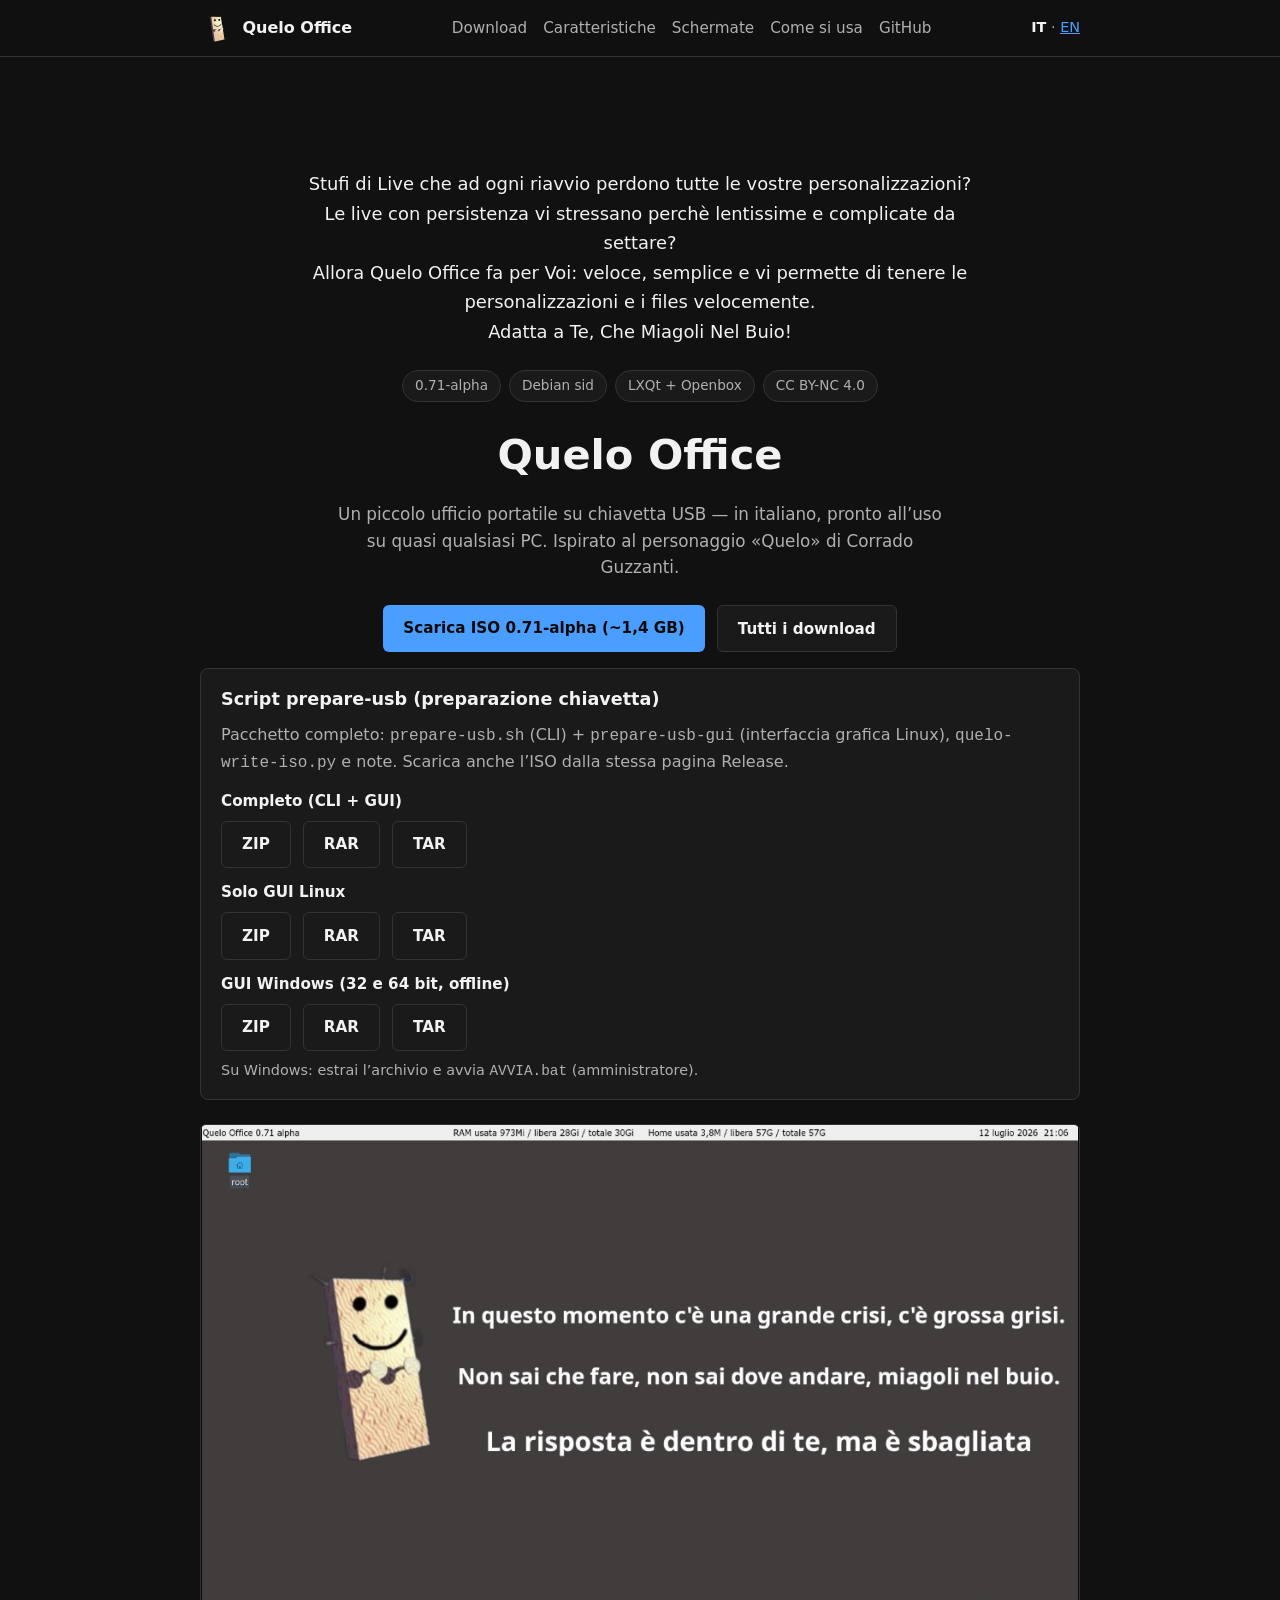
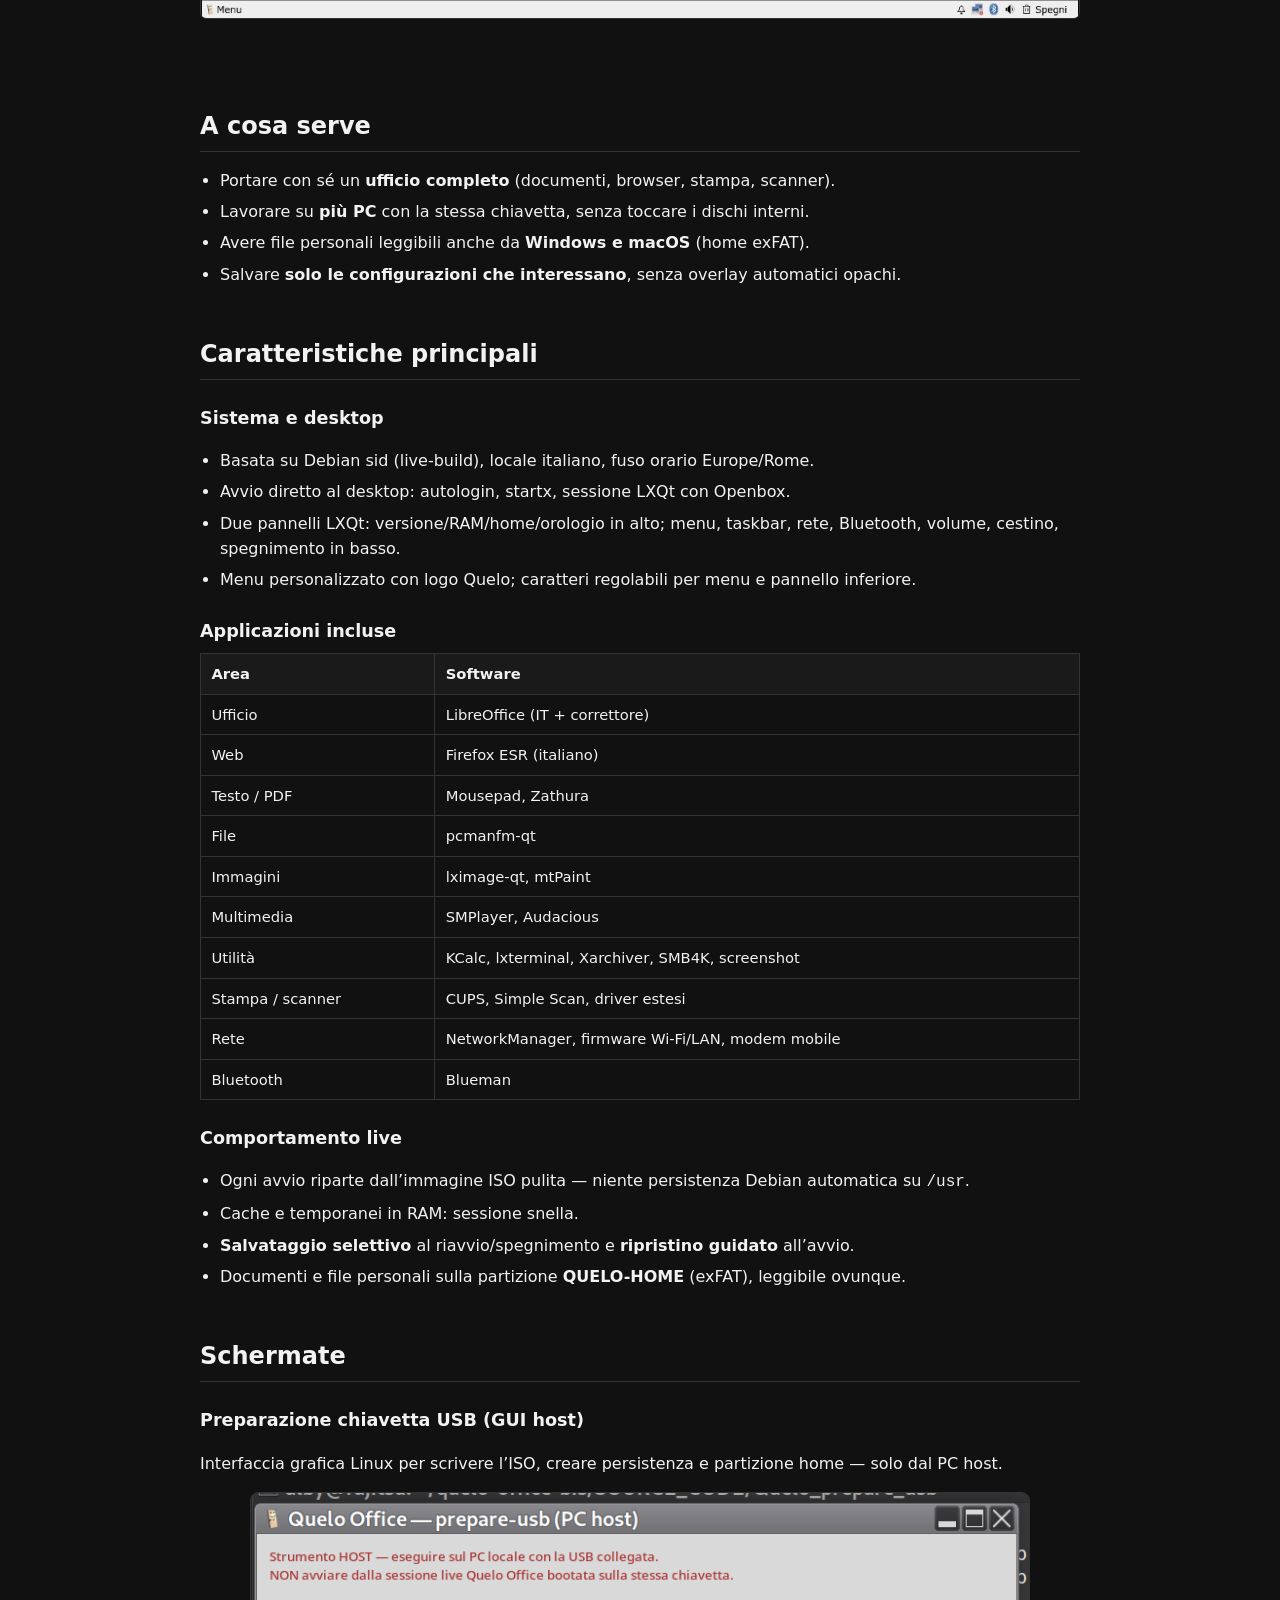
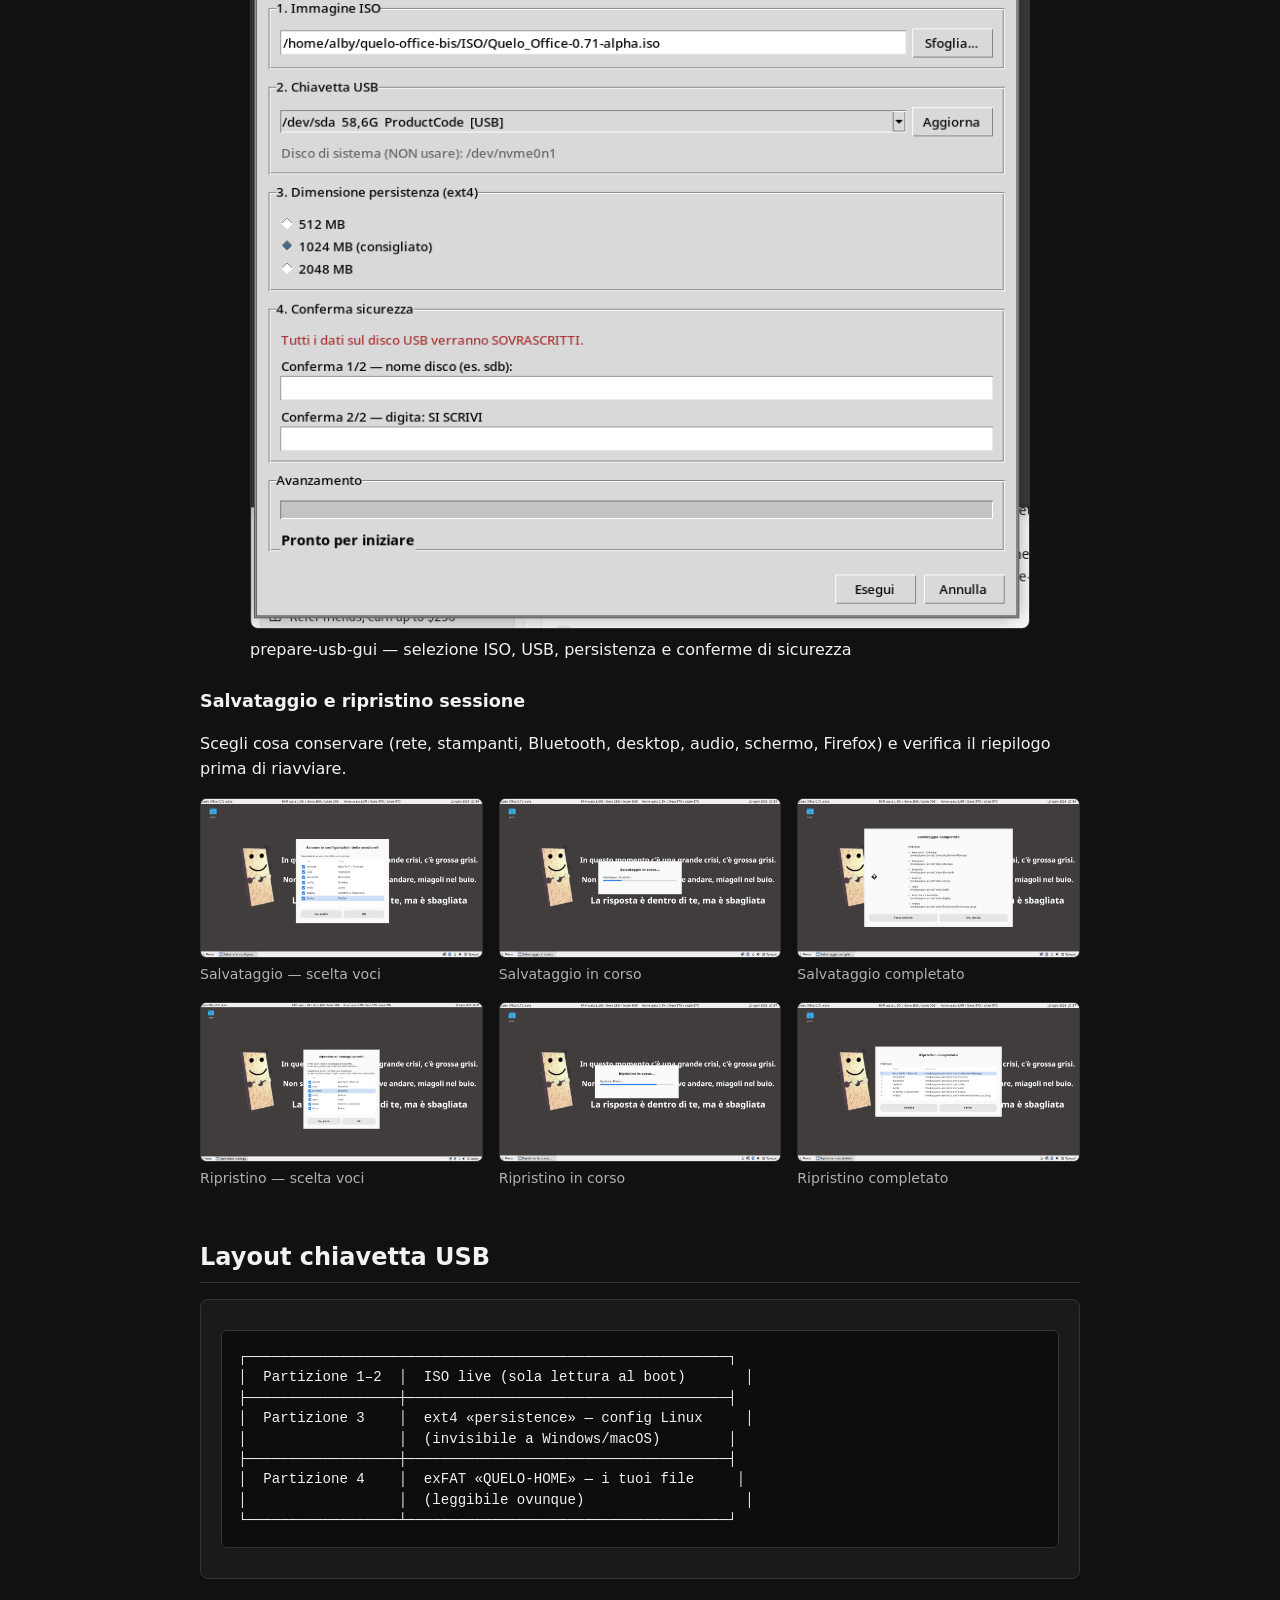
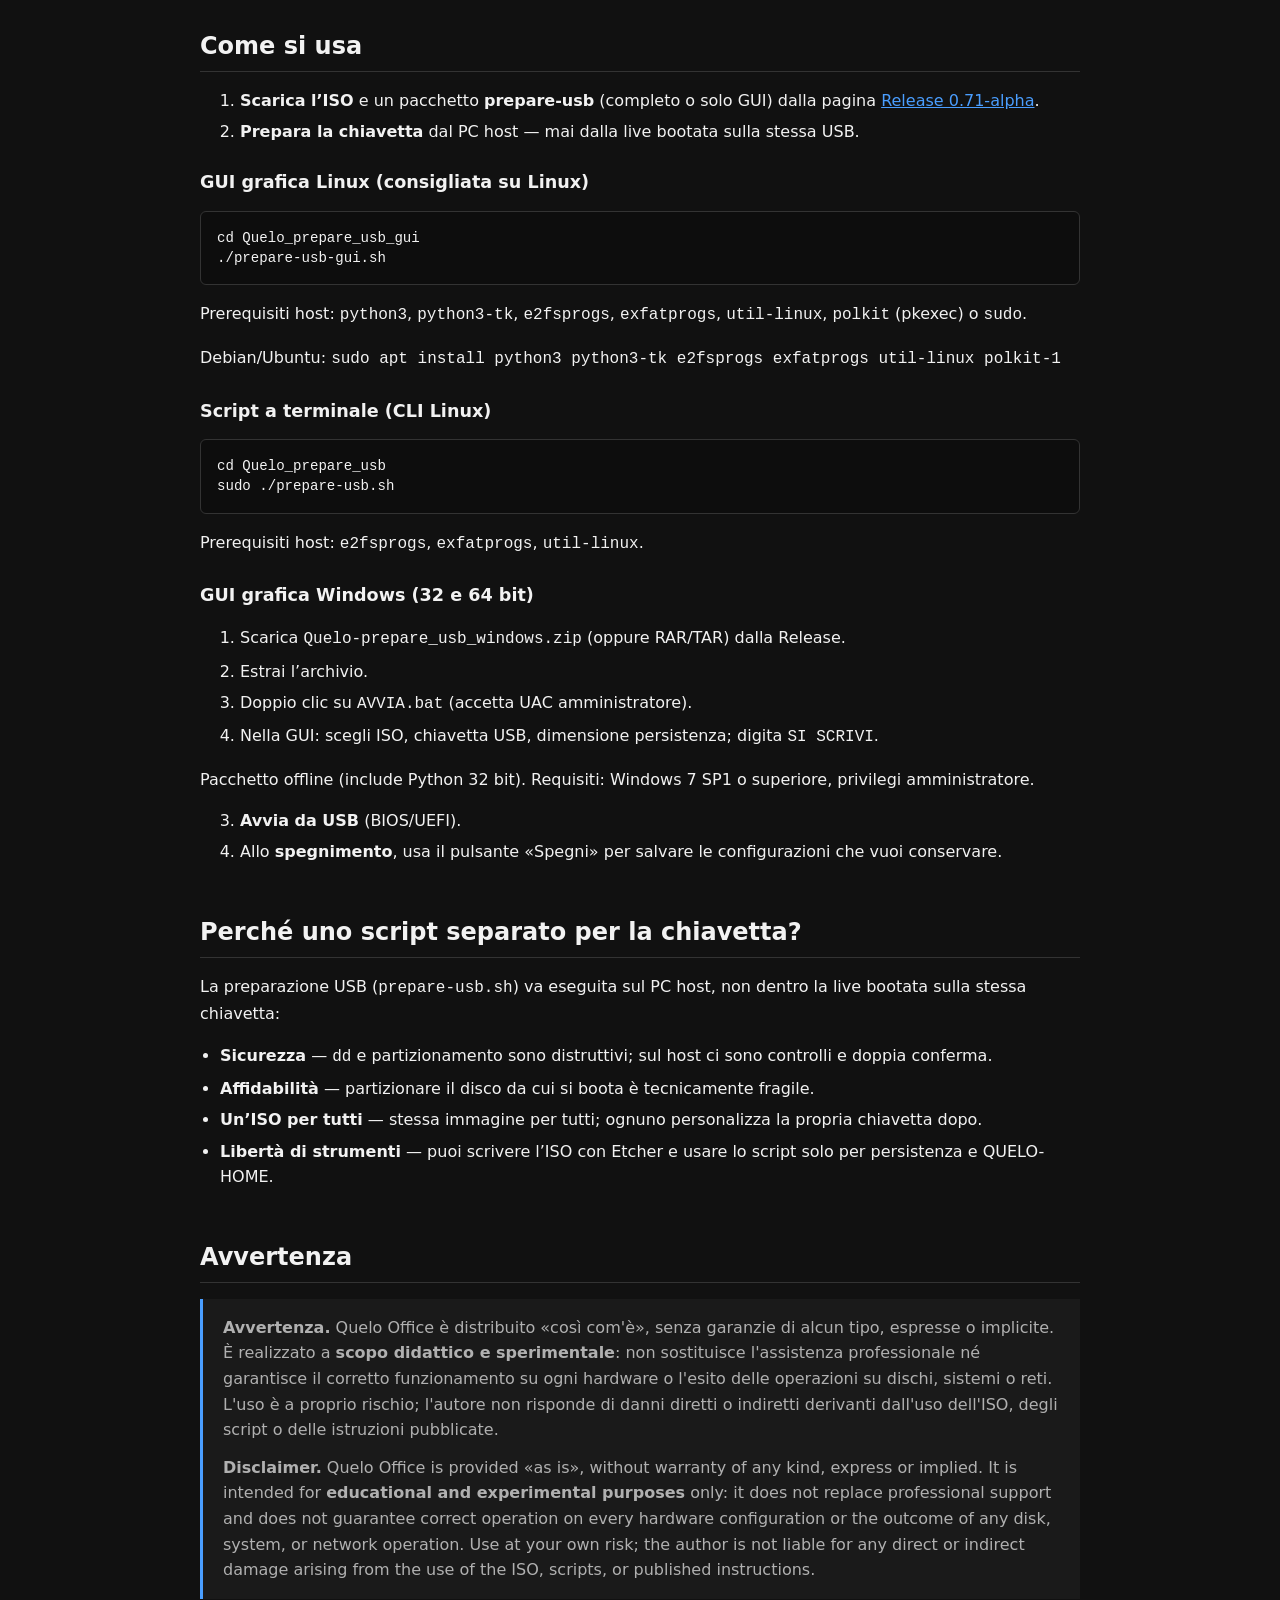
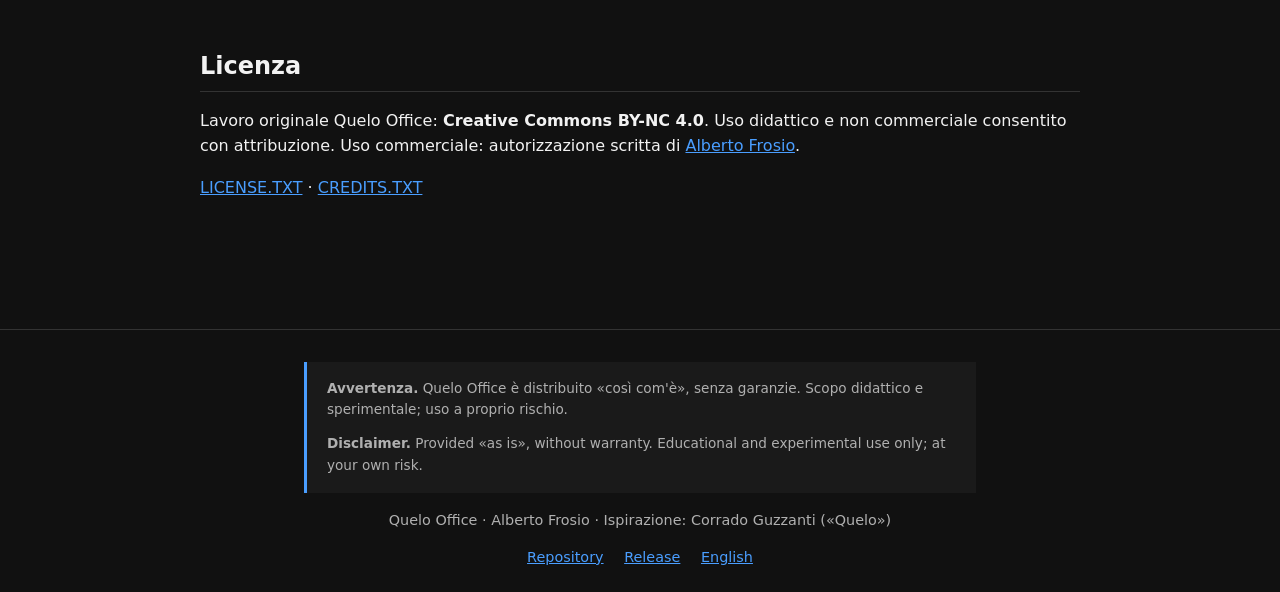
==== commit 3a16b9d1: "Aggiunge download GUI Windows alla pagina GitHub Pages. Co-authored-by: Cursor <cursoragent@cursor.c" ====
--- a/docs/index.html
+++ b/docs/index.html
@@ -84,8 +84,14 @@
           <a class="btn btn-secondary" href="https://github.com/alby-quelo/quelo-office/releases/download/0.71-alpha/Quelo_prepare_usb_gui-0.71-alpha.rar">RAR</a>
           <a class="btn btn-secondary" href="https://github.com/alby-quelo/quelo-office/releases/download/0.71-alpha/Quelo_prepare_usb_gui-0.71-alpha.tar">TAR</a>
         </div>
-        <p style="margin:0.75rem 0 0;font-size:0.9rem;color:var(--text-muted)">
-          <em>Versione per Windows: ancora in preparazione.</em>
+        <p style="margin:0.75rem 0 0.5rem;font-size:0.95rem"><strong>GUI Windows (32 e 64 bit, offline)</strong></p>
+        <div class="cta-row" style="justify-content:flex-start;margin-top:0">
+          <a class="btn btn-secondary" href="https://github.com/alby-quelo/quelo-office/releases/download/0.71-alpha/Quelo-prepare_usb_windows.zip">ZIP</a>
+          <a class="btn btn-secondary" href="https://github.com/alby-quelo/quelo-office/releases/download/0.71-alpha/Quelo-prepare_usb_windows.rar">RAR</a>
+          <a class="btn btn-secondary" href="https://github.com/alby-quelo/quelo-office/releases/download/0.71-alpha/Quelo-prepare_usb_windows.tar">TAR</a>
+        </div>
+        <p style="margin:0.5rem 0 0;font-size:0.9rem;color:var(--text-muted)">
+          Su Windows: estrai l’archivio e avvia <code>AVVIA.bat</code> (amministratore).
         </p>
       </div>
       <div class="hero-frame">
@@ -209,18 +215,25 @@
         <li><strong>Prepara la chiavetta</strong> dal PC host — mai dalla live bootata sulla stessa USB.</li>
       </ol>
 
-      <h3>GUI grafica (consigliata)</h3>
+      <h3>GUI grafica Linux (consigliata su Linux)</h3>
       <pre><code>cd Quelo_prepare_usb_gui
 ./prepare-usb-gui.sh</code></pre>
       <p>Prerequisiti host: <code>python3</code>, <code>python3-tk</code>, <code>e2fsprogs</code>, <code>exfatprogs</code>, <code>util-linux</code>, <code>polkit</code> (pkexec) o <code>sudo</code>.</p>
       <p>Debian/Ubuntu: <code>sudo apt install python3 python3-tk e2fsprogs exfatprogs util-linux polkit-1</code></p>
 
-      <h3>Script a terminale (CLI)</h3>
+      <h3>Script a terminale (CLI Linux)</h3>
       <pre><code>cd Quelo_prepare_usb
 sudo ./prepare-usb.sh</code></pre>
       <p>Prerequisiti host: <code>e2fsprogs</code>, <code>exfatprogs</code>, <code>util-linux</code>.</p>
 
-      <p><em>Versione per Windows: ancora in preparazione.</em></p>
+      <h3>GUI grafica Windows (32 e 64 bit)</h3>
+      <ol>
+        <li>Scarica <code>Quelo-prepare_usb_windows.zip</code> (oppure RAR/TAR) dalla Release.</li>
+        <li>Estrai l’archivio.</li>
+        <li>Doppio clic su <code>AVVIA.bat</code> (accetta UAC amministratore).</li>
+        <li>Nella GUI: scegli ISO, chiavetta USB, dimensione persistenza; digita <code>SI SCRIVI</code>.</li>
+      </ol>
+      <p>Pacchetto offline (include Python 32 bit). Requisiti: Windows 7 SP1 o superiore, privilegi amministratore.</p>
       <ol start="3">
         <li><strong>Avvia da USB</strong> (BIOS/UEFI).</li>
         <li>Allo <strong>spegnimento</strong>, usa il pulsante «Spegni» per salvare le configurazioni che vuoi conservare.</li>
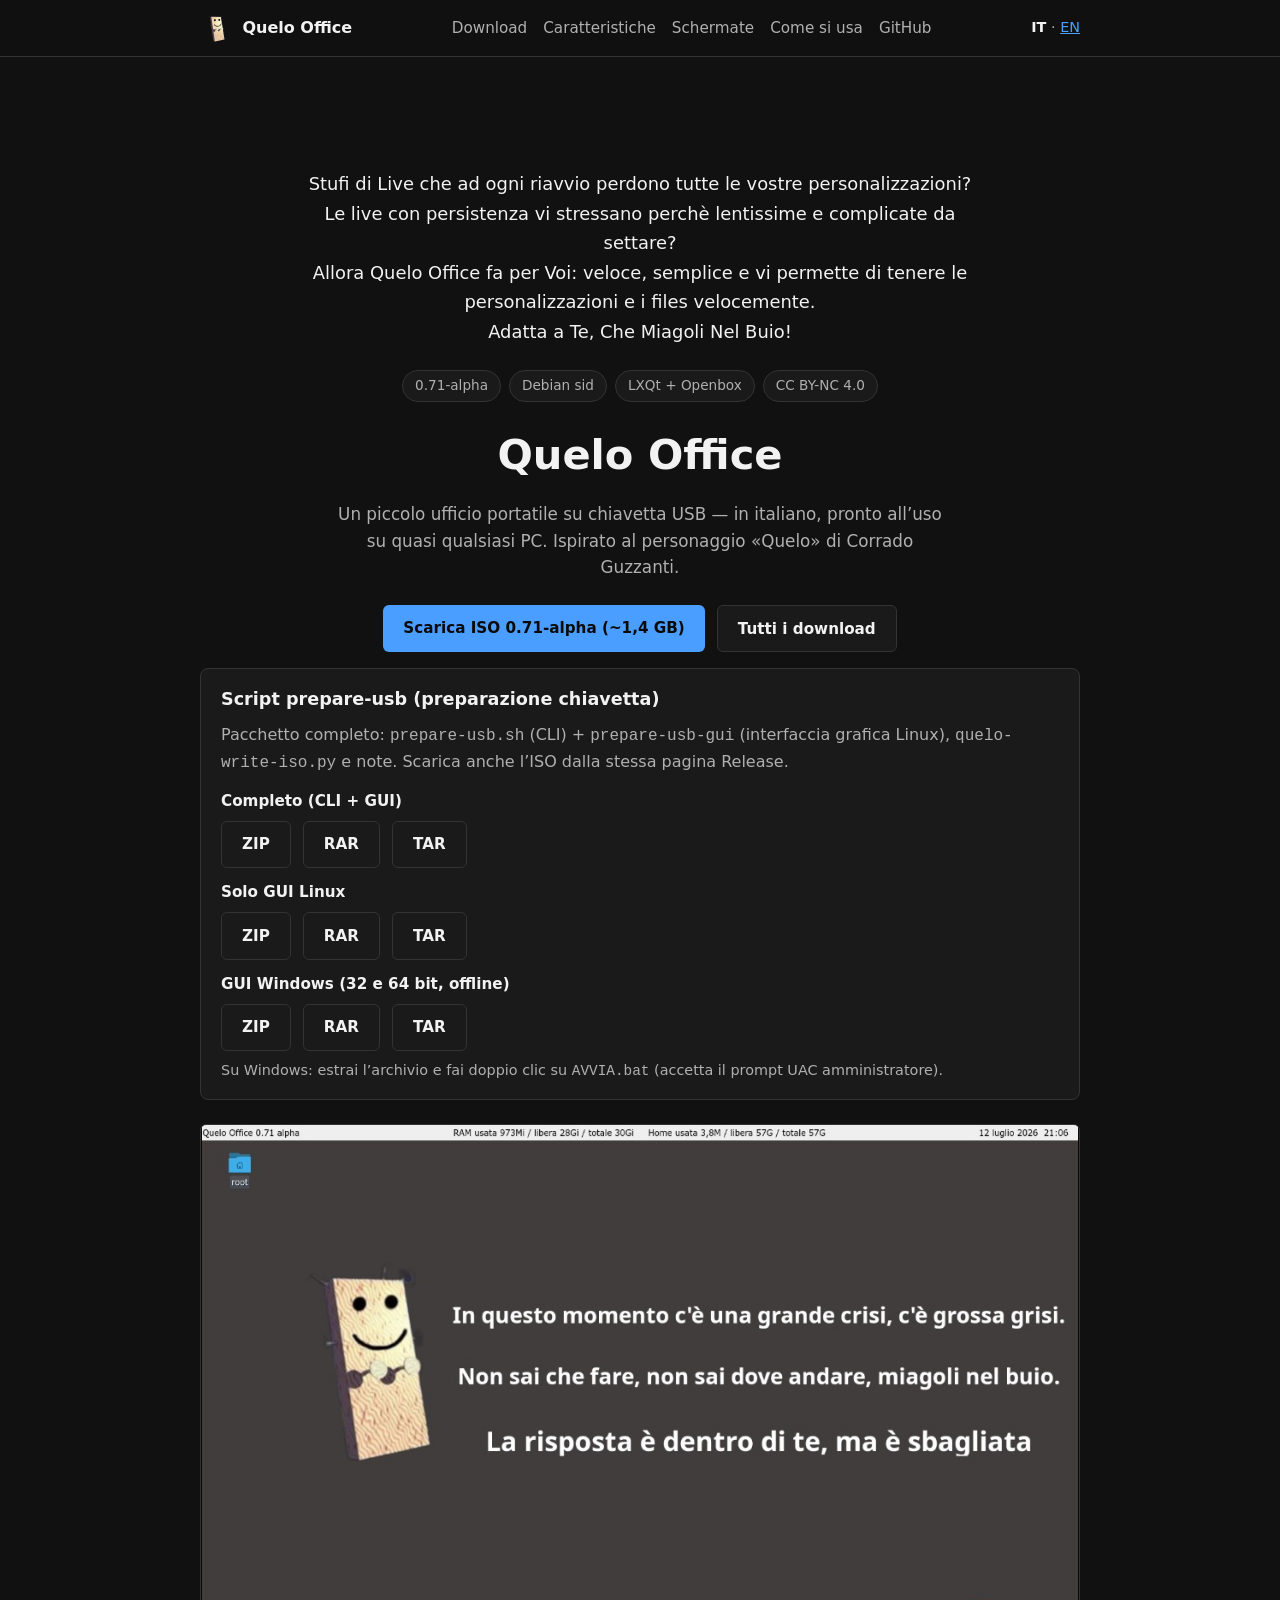
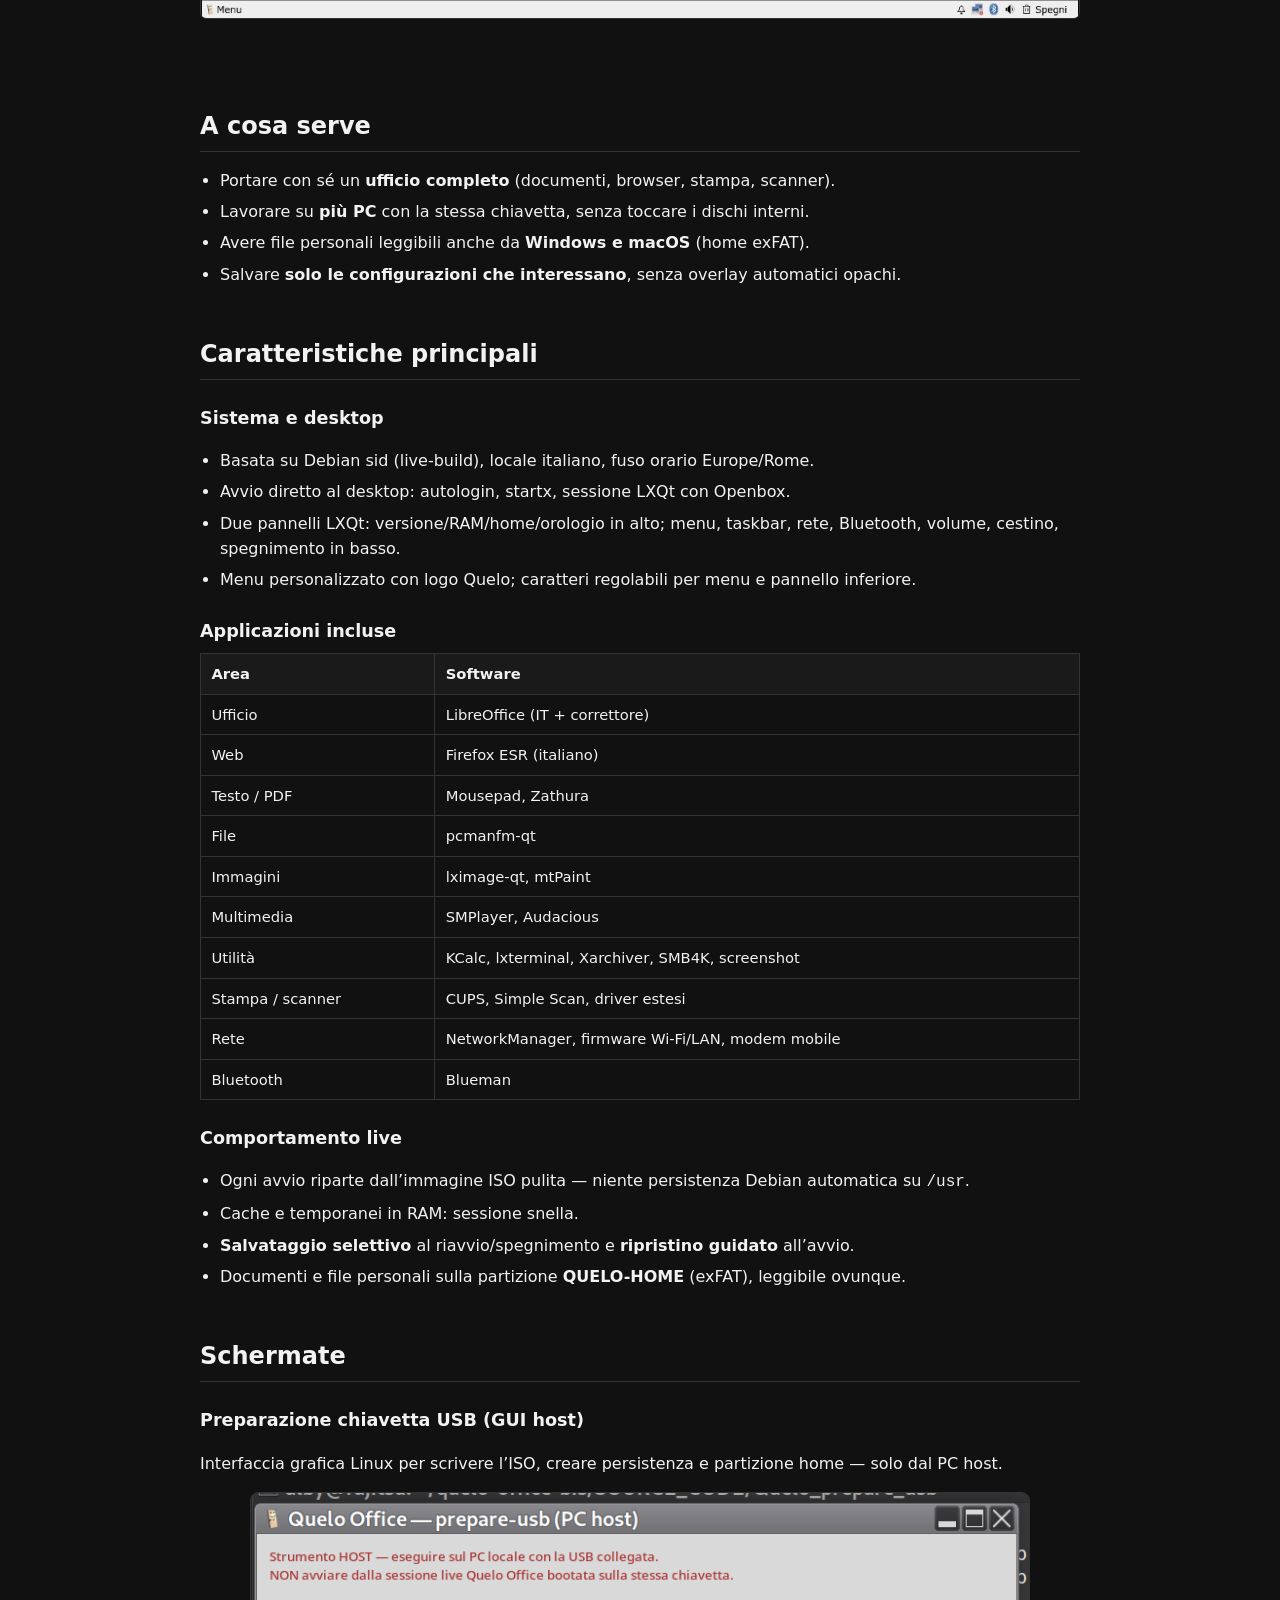
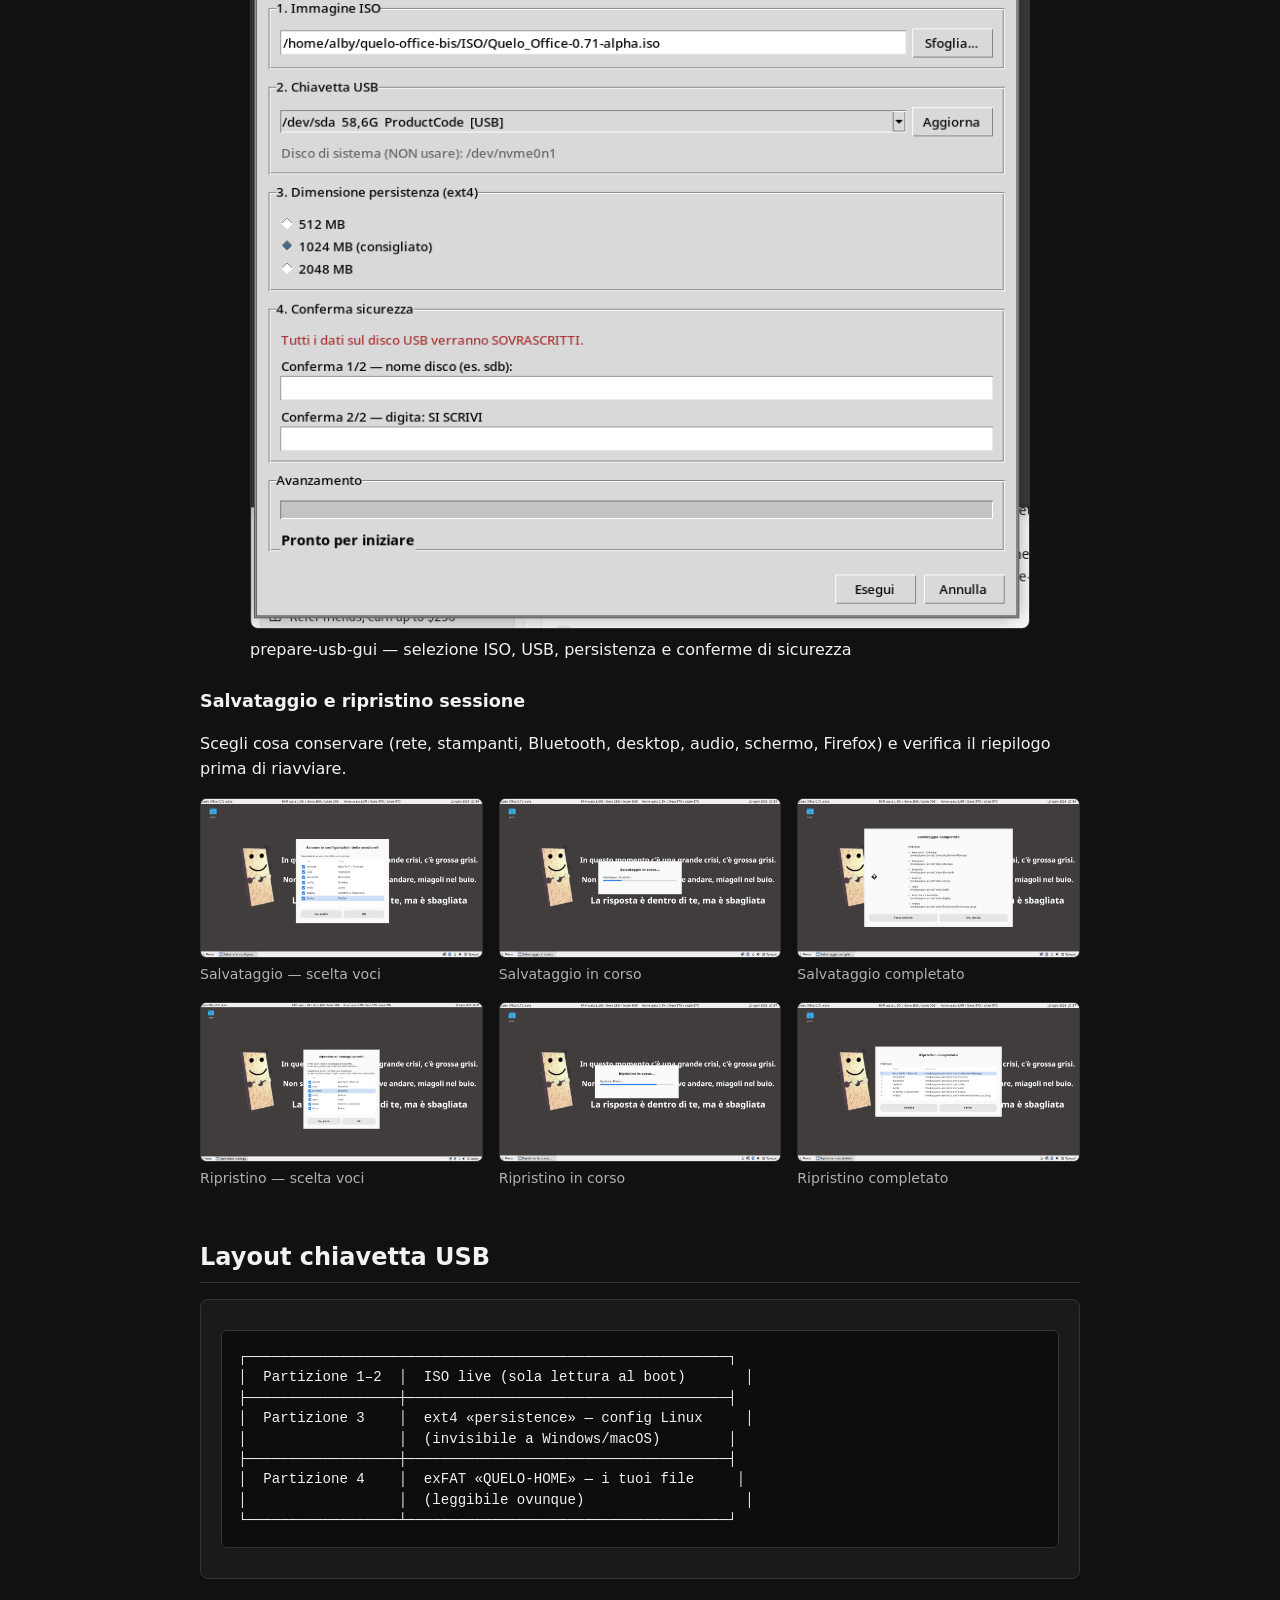
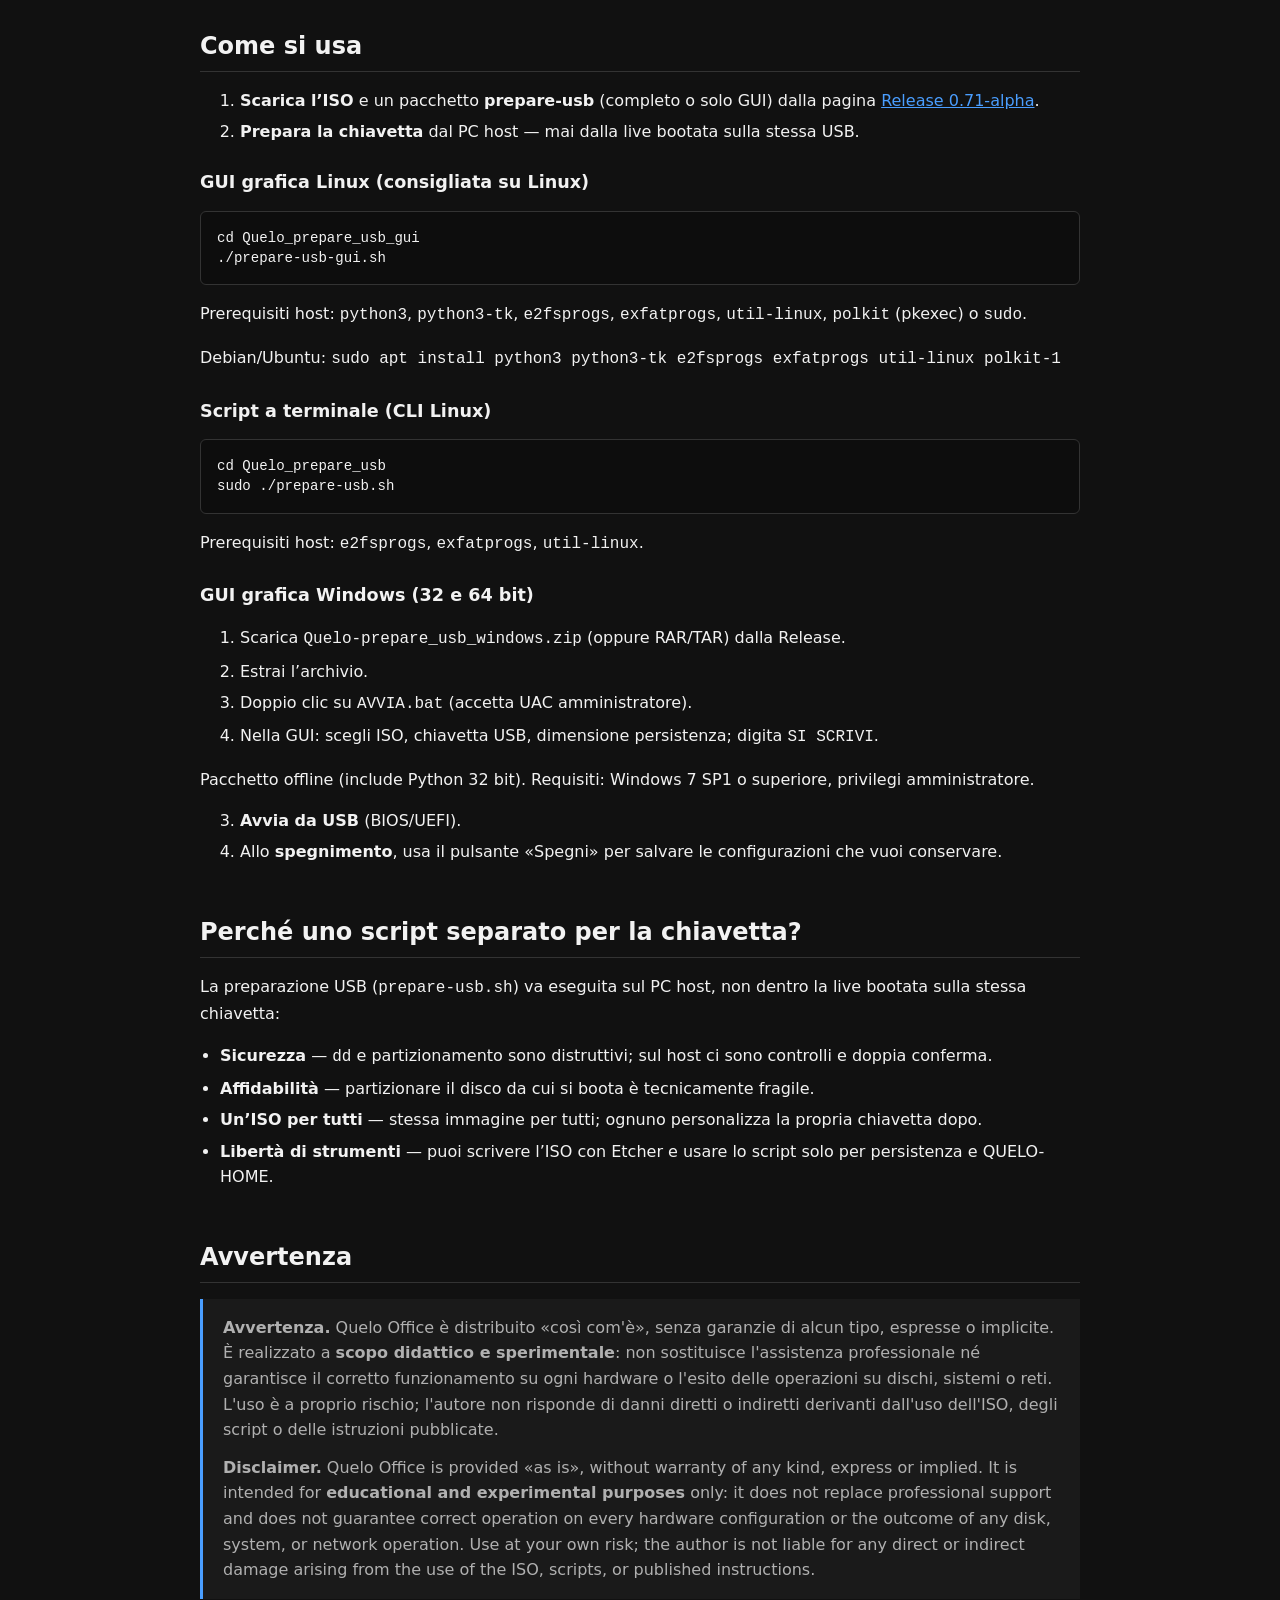
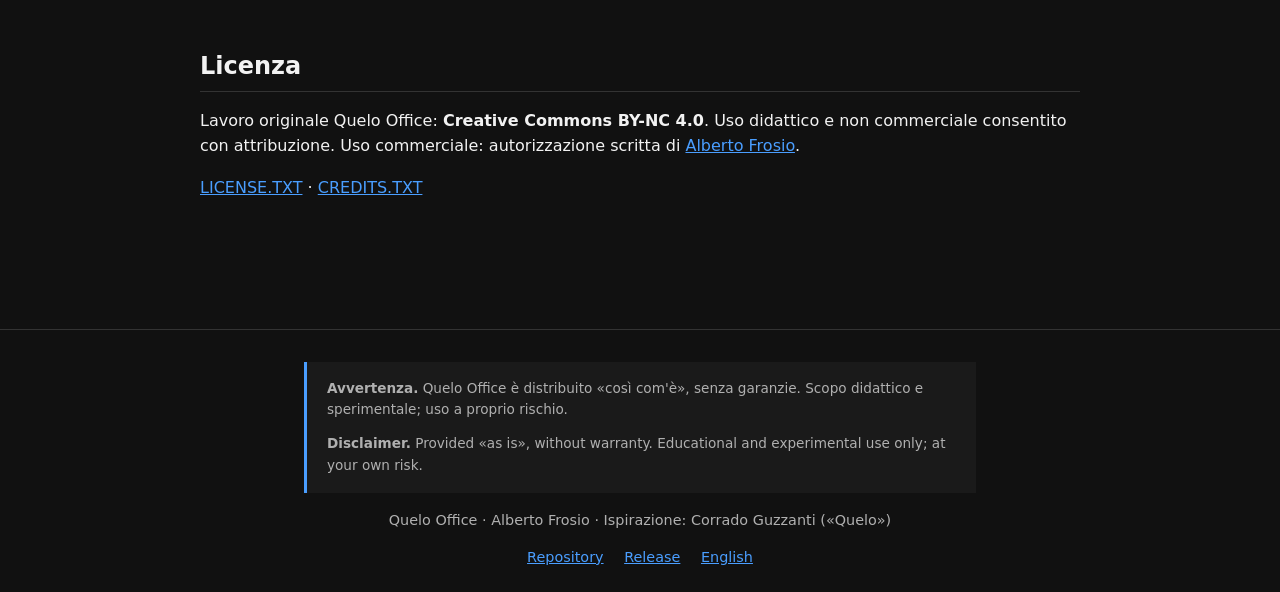
==== commit 02318130: "Corregge la frase ridondante su AVVIA.bat nella sezione prepare-usb. Co-authored-by: Cursor <cursora" ====
--- a/docs/index.html
+++ b/docs/index.html
@@ -17,7 +17,7 @@
   <meta name="twitter:title" content="Quelo Office — live USB office in italiano">
   <meta name="twitter:description" content="Ufficio portatile su chiavetta USB: veloce, semplice, personalizzazioni e file sempre con te.">
   <meta name="twitter:image" content="https://alby-quelo.github.io/quelo-office/screenshots/01-desktop.png">
-  <link rel="stylesheet" href="style.css?v=5">
+  <link rel="stylesheet" href="style.css?v=6">
   <link rel="icon" href="logo.png" type="image/png">
 </head>
 <body>
@@ -91,7 +91,7 @@
           <a class="btn btn-secondary" href="https://github.com/alby-quelo/quelo-office/releases/download/0.71-alpha/Quelo-prepare_usb_windows.tar">TAR</a>
         </div>
         <p style="margin:0.5rem 0 0;font-size:0.9rem;color:var(--text-muted)">
-          Su Windows: estrai l’archivio e avvia <code>AVVIA.bat</code> (amministratore).
+          Su Windows: estrai l’archivio e fai doppio clic su <code>AVVIA.bat</code> (accetta il prompt UAC amministratore).
         </p>
       </div>
       <div class="hero-frame">
@@ -286,5 +286,6 @@
       <a href="en/">English</a>
     </p>
   </footer>
+  <script src="lightbox.js?v=1" defer></script>
 </body>
 </html>
--- a/docs/style.css
+++ b/docs/style.css
@@ -284,6 +284,129 @@
   display: block;
 }
 
+.shots img.shots-zoomable {
+  cursor: zoom-in;
+  transition: opacity 0.15s ease, outline-color 0.15s ease;
+}
+
+.shots img.shots-zoomable:hover,
+.shots img.shots-zoomable:focus-visible {
+  opacity: 0.92;
+  outline: 2px solid var(--accent);
+  outline-offset: 2px;
+}
+
+html.lightbox-open {
+  overflow: hidden;
+}
+
+.lightbox {
+  display: none;
+  position: fixed;
+  inset: 0;
+  z-index: 1000;
+  background: rgba(0, 0, 0, 0.88);
+  align-items: center;
+  justify-content: center;
+  padding: 3rem 4rem 2.5rem;
+}
+
+.lightbox.is-open {
+  display: flex;
+}
+
+.lightbox-figure {
+  margin: 0;
+  max-width: min(1100px, 100%);
+  max-height: 100%;
+  text-align: center;
+}
+
+.lightbox-img {
+  max-width: 100%;
+  max-height: calc(100vh - 7rem);
+  width: auto;
+  height: auto;
+  border-radius: 6px;
+  border: 1px solid var(--border);
+  box-shadow: 0 8px 32px rgba(0, 0, 0, 0.5);
+}
+
+.lightbox-cap {
+  margin-top: 0.75rem;
+  color: var(--text);
+  font-size: 0.95rem;
+}
+
+.lightbox-counter {
+  margin: 0.25rem 0 0;
+  color: var(--text-muted);
+  font-size: 0.85rem;
+}
+
+.lightbox-close,
+.lightbox-nav {
+  position: absolute;
+  background: rgba(26, 26, 26, 0.9);
+  color: var(--text);
+  border: 1px solid var(--border);
+  cursor: pointer;
+  border-radius: 6px;
+  line-height: 1;
+  z-index: 1001;
+}
+
+.lightbox-close:hover,
+.lightbox-nav:hover {
+  border-color: var(--accent);
+  color: var(--accent-hover);
+}
+
+.lightbox-close {
+  top: 0.75rem;
+  right: 0.75rem;
+  width: 2.5rem;
+  height: 2.5rem;
+  font-size: 1.6rem;
+}
+
+.lightbox-nav {
+  top: 50%;
+  transform: translateY(-50%);
+  width: 2.75rem;
+  height: 2.75rem;
+  font-size: 1.35rem;
+  padding: 0;
+}
+
+.lightbox-prev {
+  left: 0.75rem;
+}
+
+.lightbox-next {
+  right: 0.75rem;
+}
+
+@media (max-width: 600px) {
+  .lightbox {
+    padding: 3.5rem 0.75rem 1.5rem;
+  }
+
+  .lightbox-nav {
+    width: 2.25rem;
+    height: 2.25rem;
+    font-size: 1.1rem;
+  }
+
+  .lightbox-prev {
+    left: 0.35rem;
+  }
+
+  .lightbox-next {
+    right: 0.35rem;
+  }
+}
+
 .shots figcaption {
   font-size: 0.88rem;
   color: var(--text-muted);
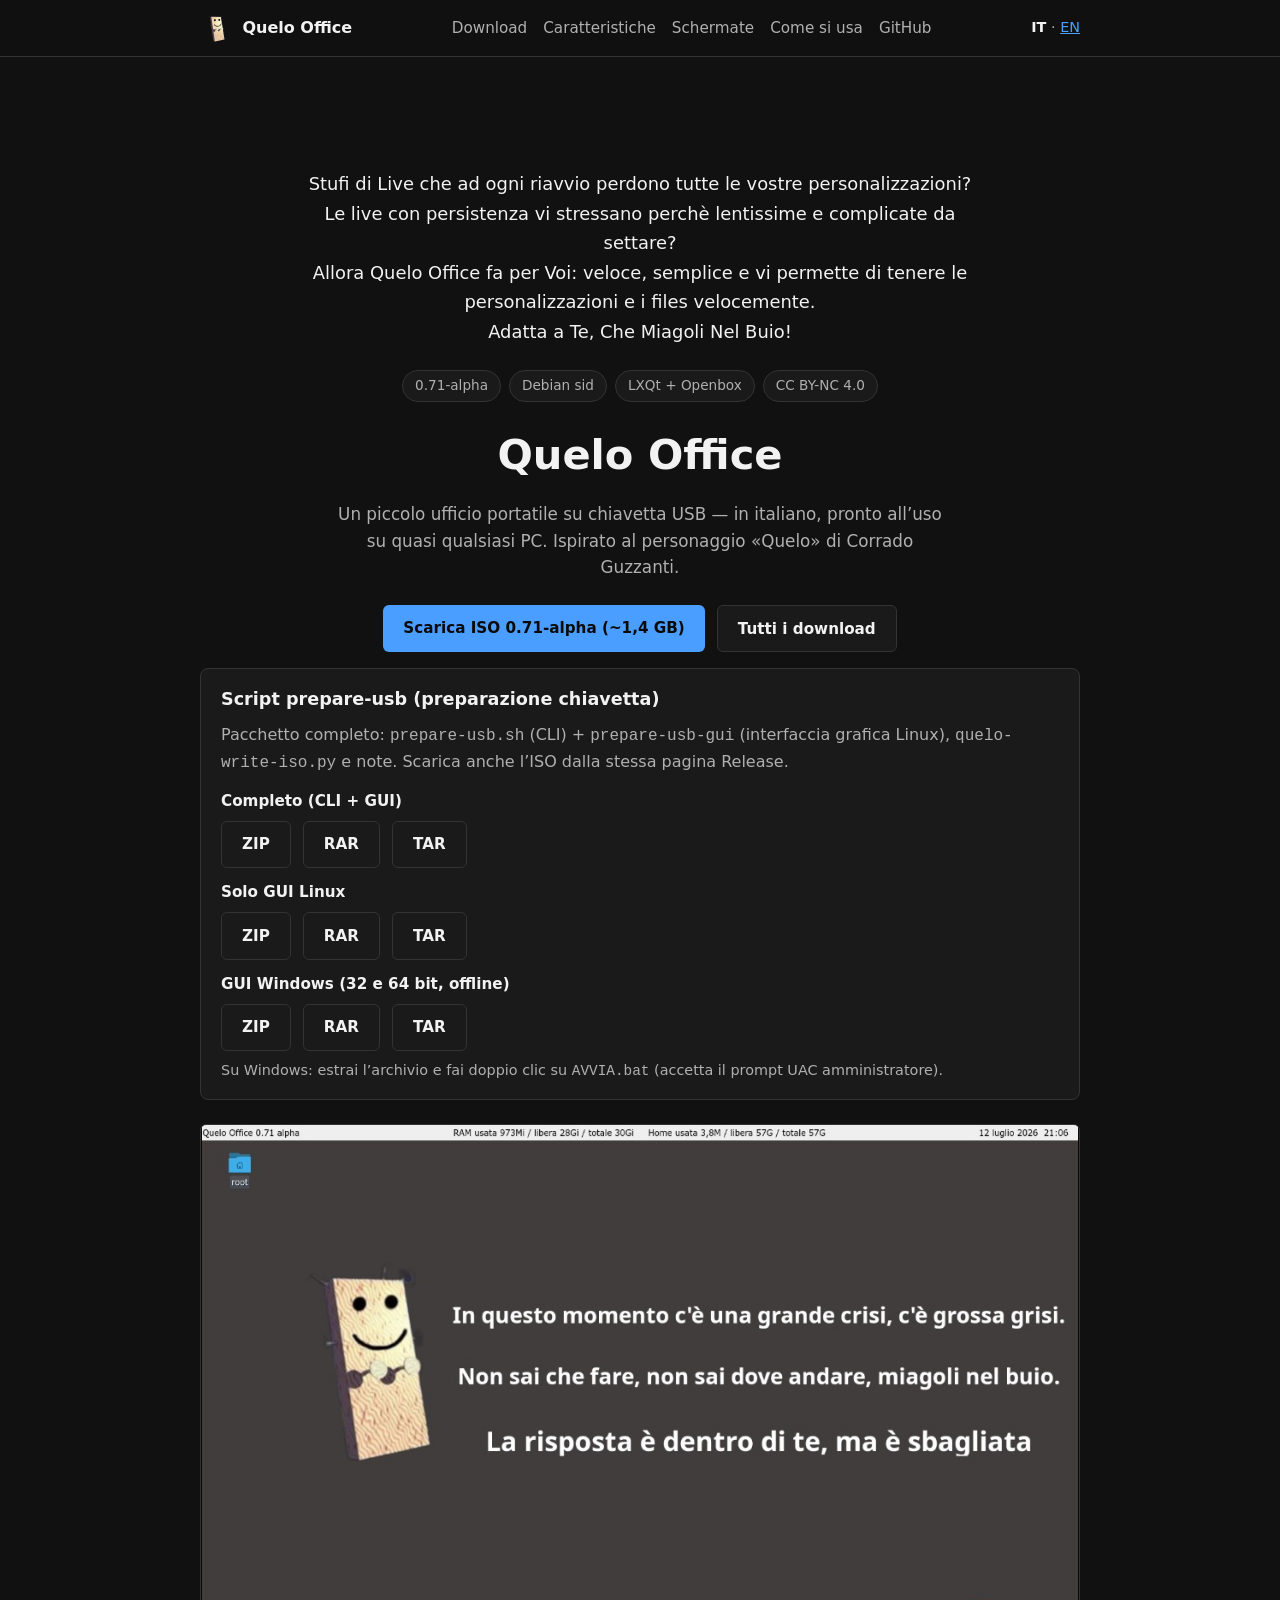
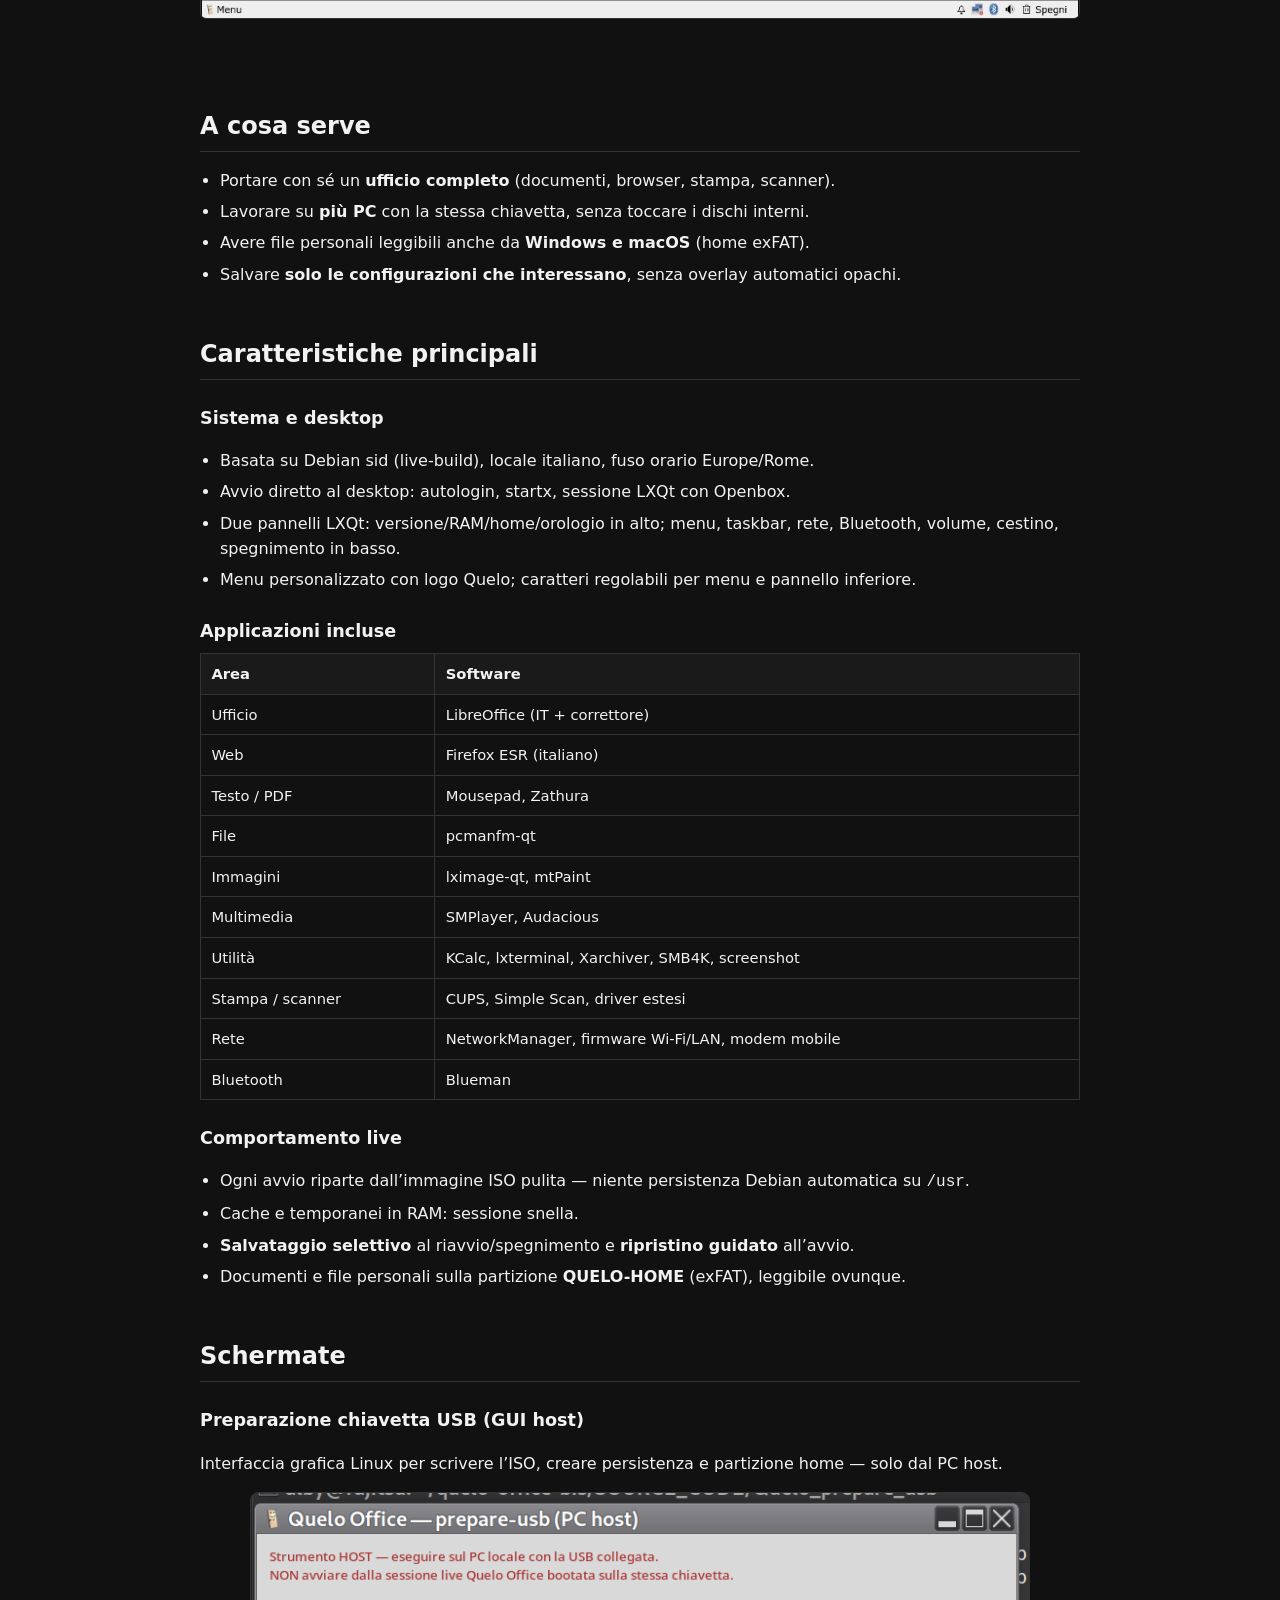
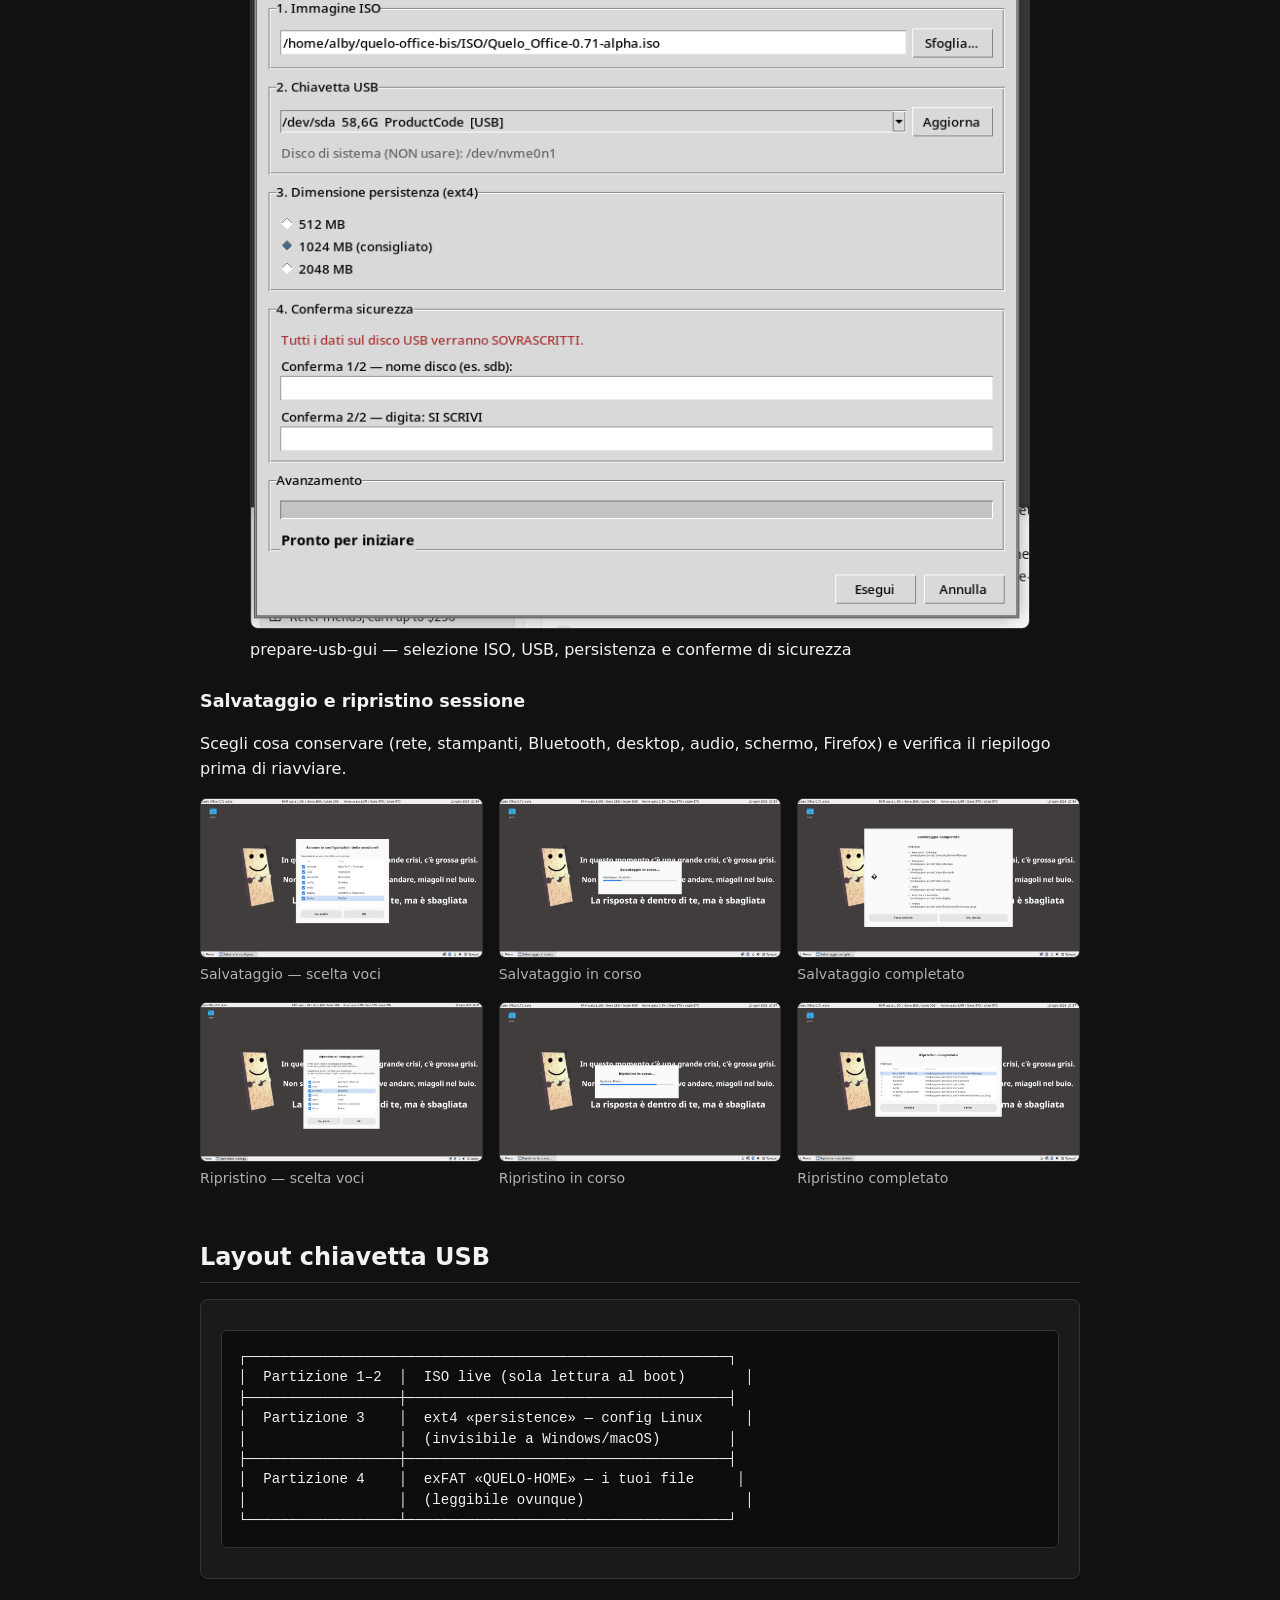
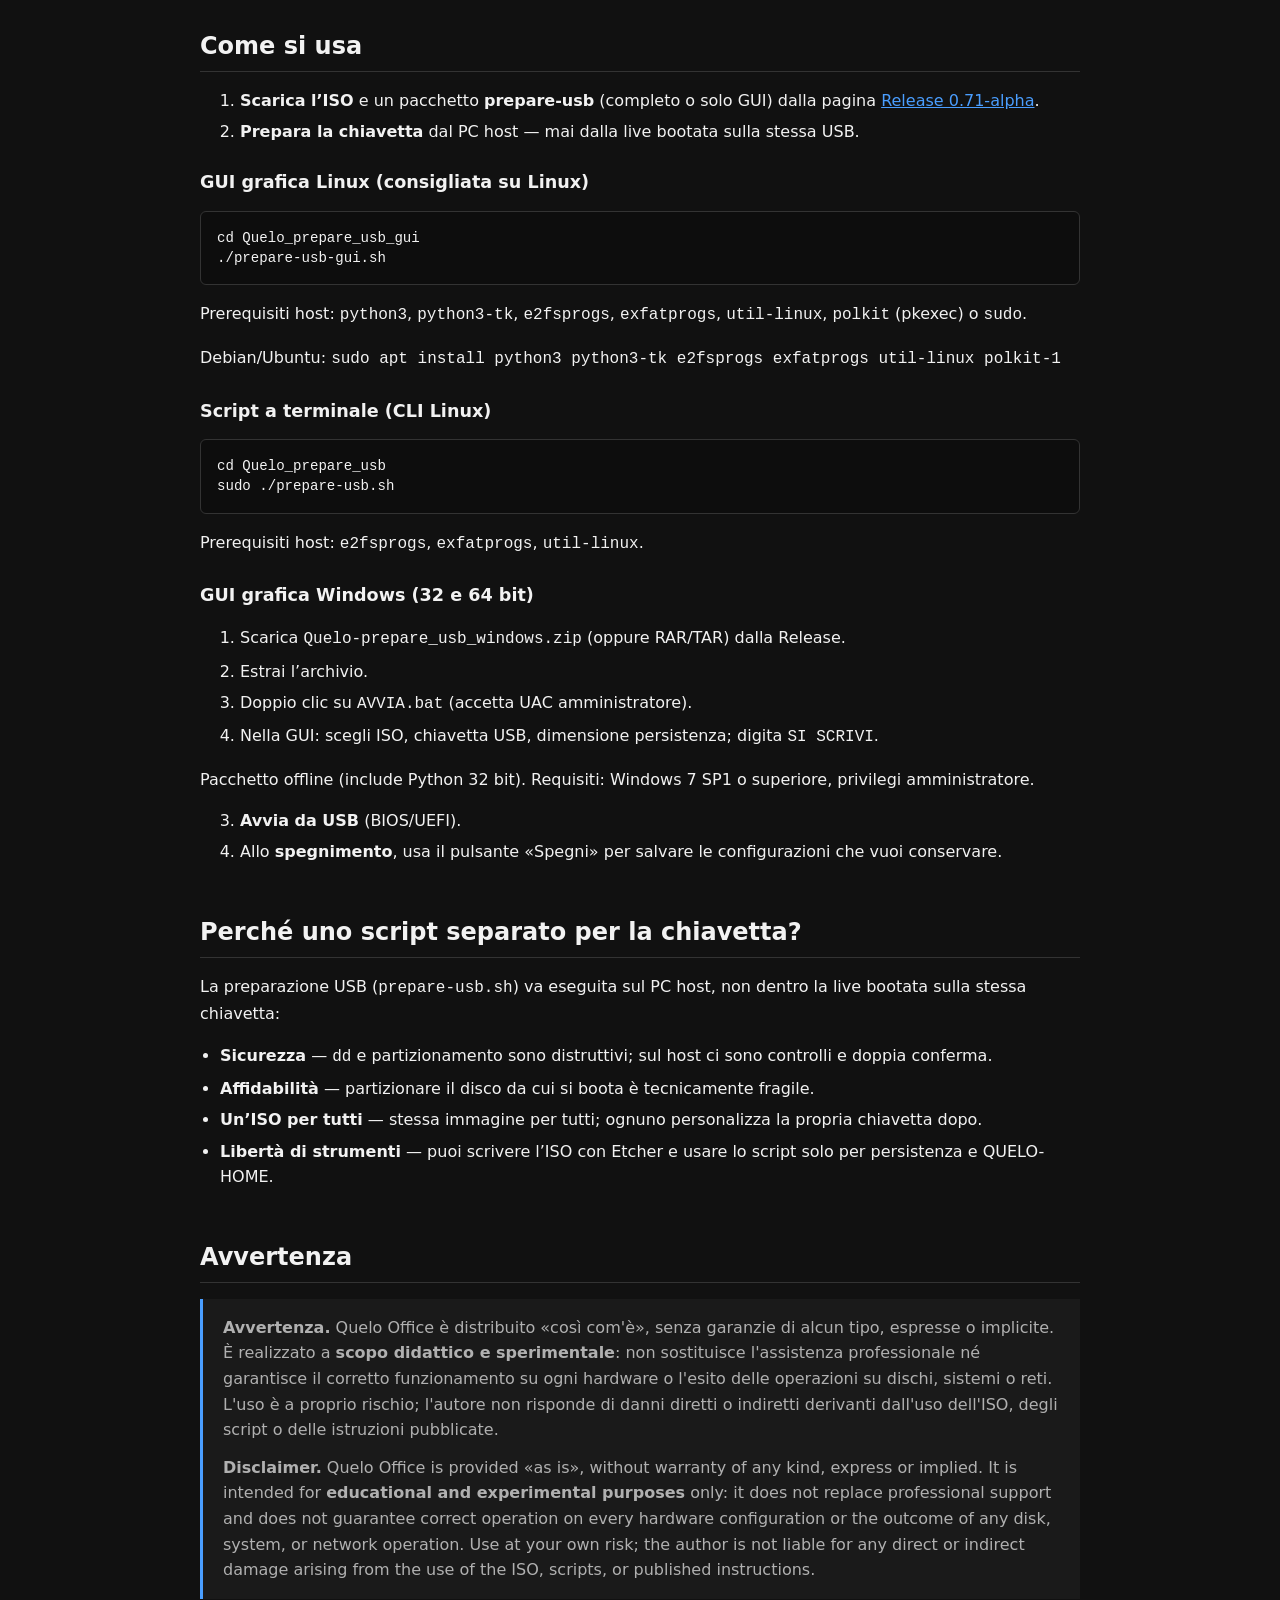
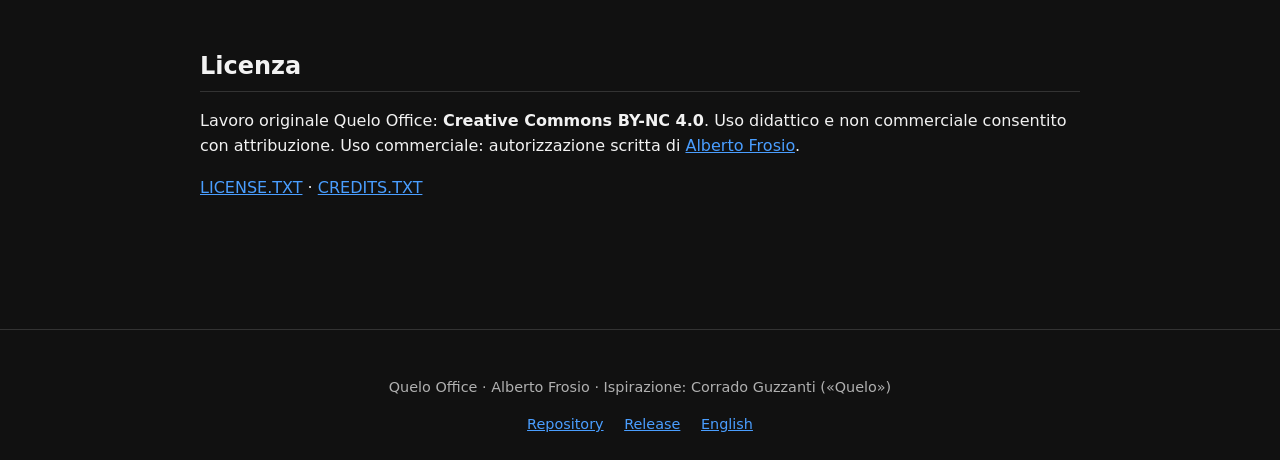
==== commit eae5a46c: "Rimuove l’avvertenza duplicata dal piè di pagina del sito. Co-authored-by: Cursor <cursoragent@curso" ====
--- a/docs/index.html
+++ b/docs/index.html
@@ -275,10 +275,6 @@
   </main>
 
   <footer>
-    <blockquote class="disclaimer compact">
-      <p><strong>Avvertenza.</strong> Quelo Office è distribuito «così com'è», senza garanzie. Scopo didattico e sperimentale; uso a proprio rischio.</p>
-      <p><strong>Disclaimer.</strong> Provided «as is», without warranty. Educational and experimental use only; at your own risk.</p>
-    </blockquote>
     <p>Quelo Office · Alberto Frosio · Ispirazione: Corrado Guzzanti («Quelo»)</p>
     <p>
       <a href="https://github.com/alby-quelo/quelo-office">Repository</a>
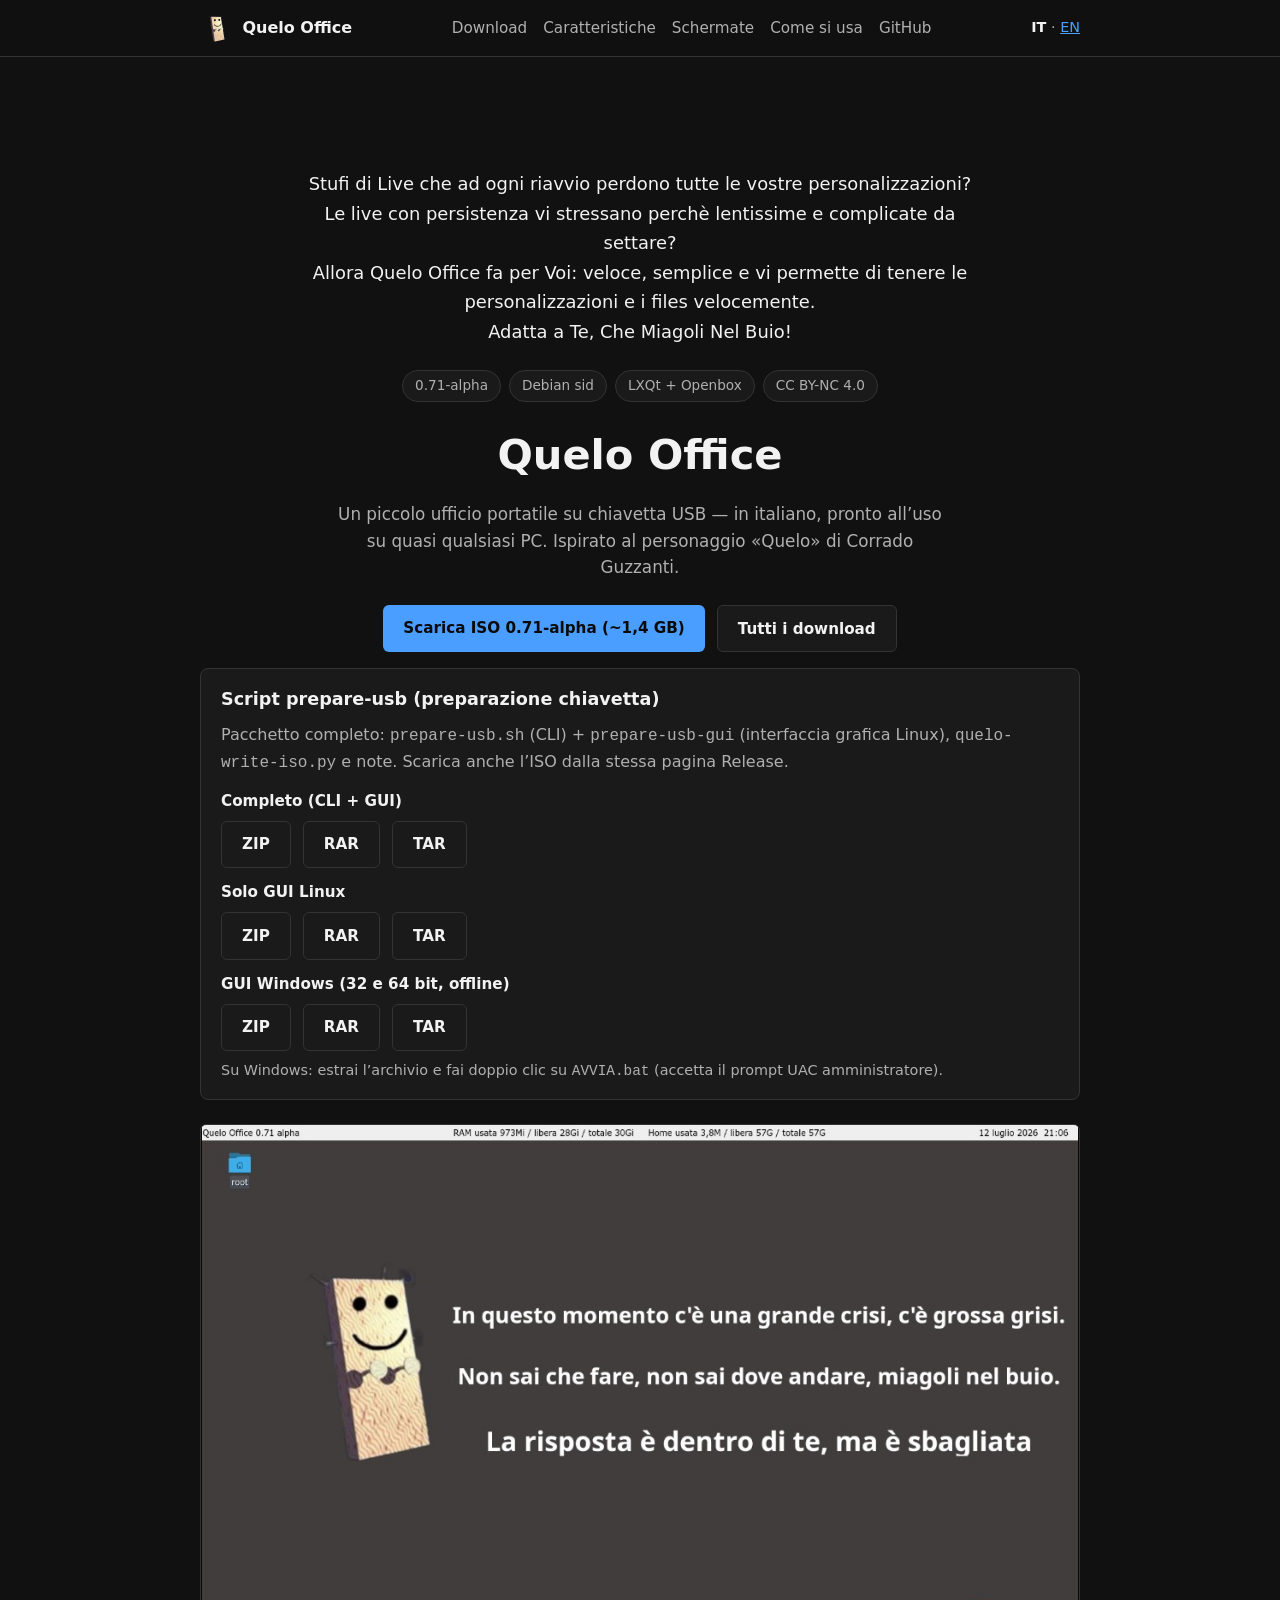
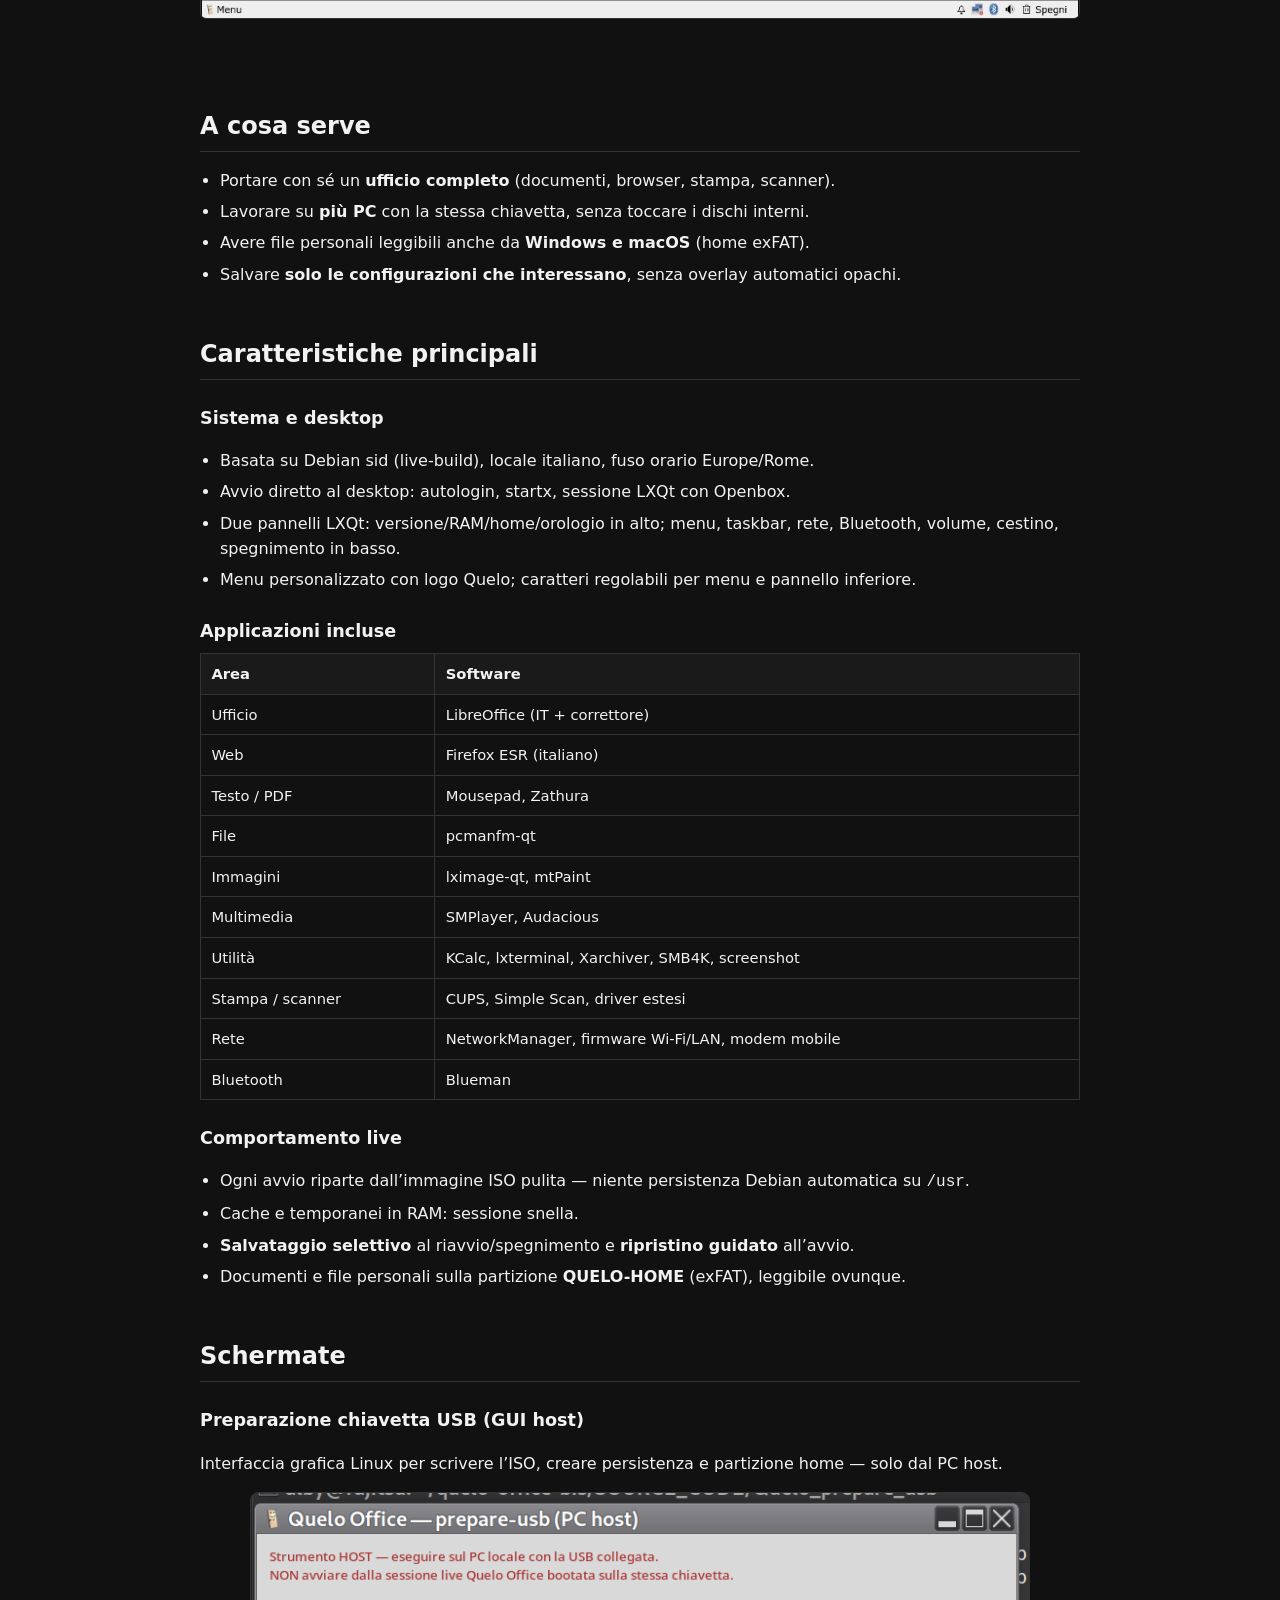
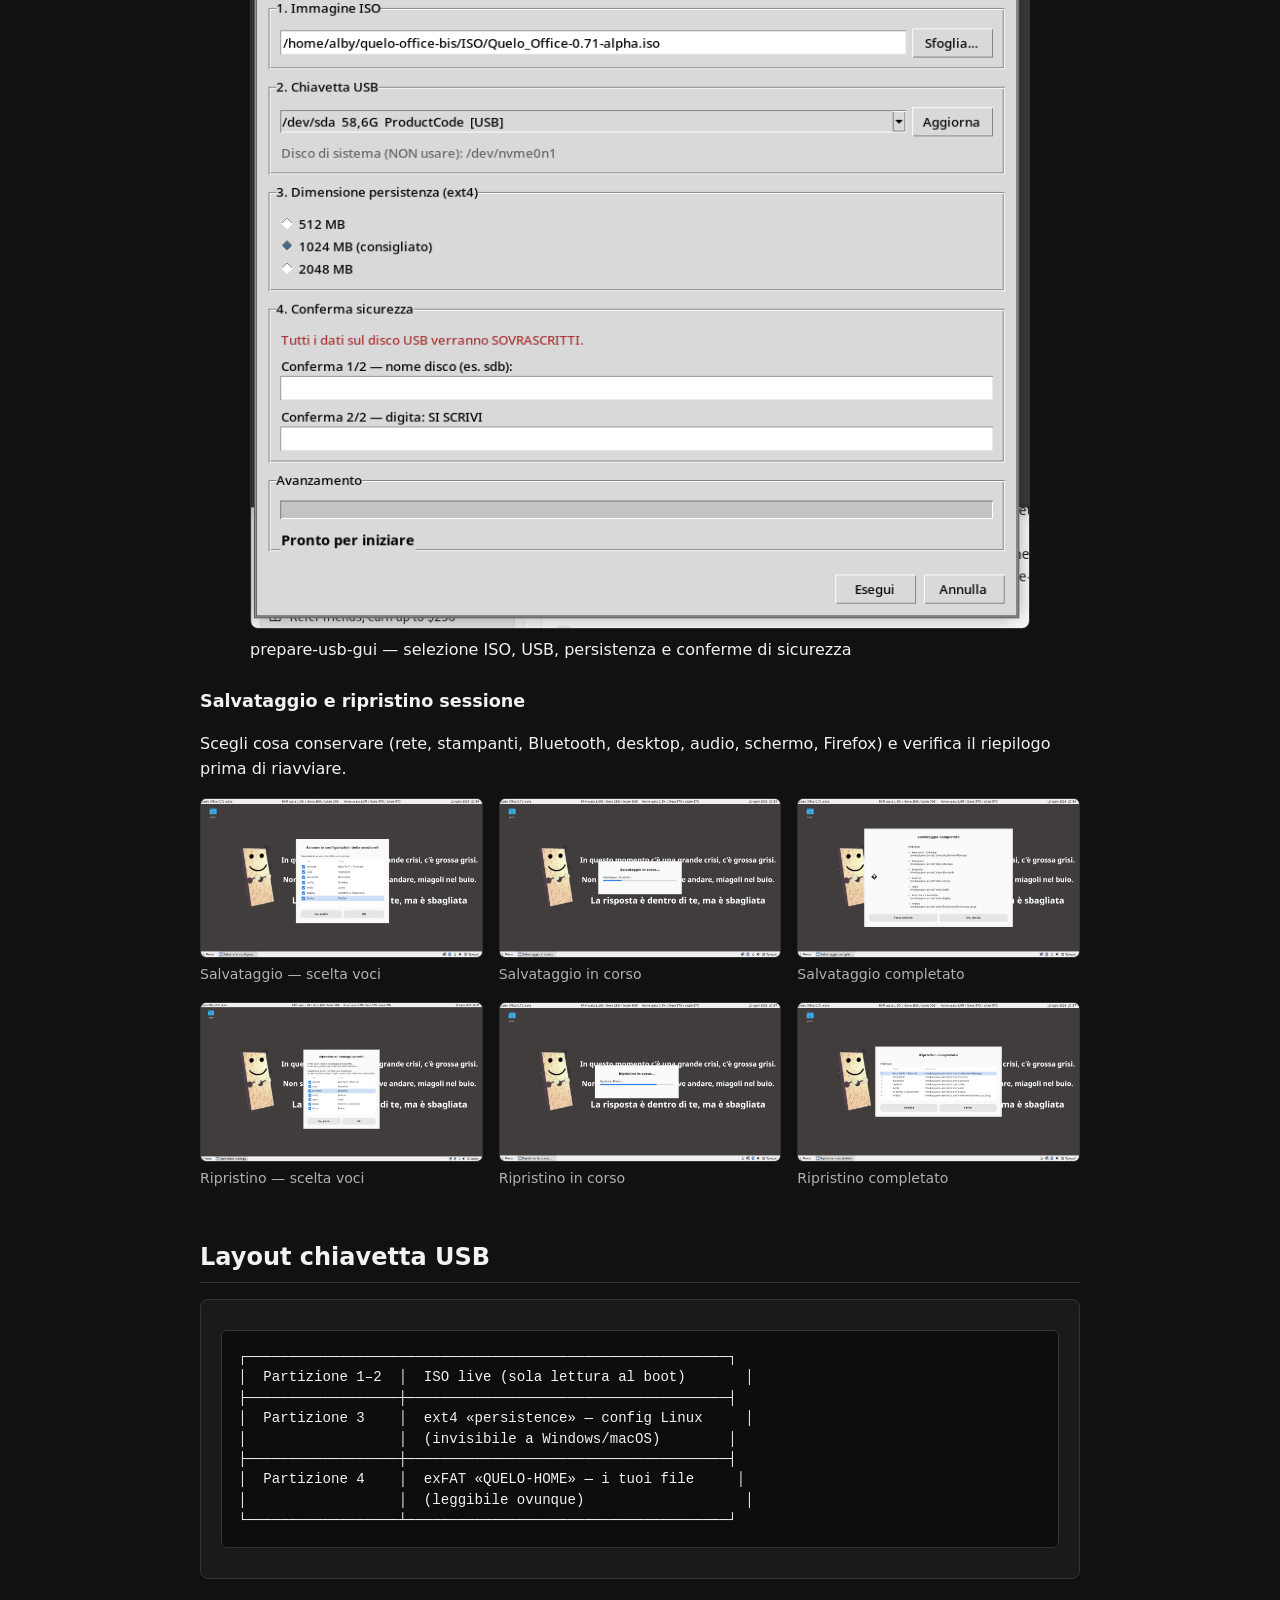
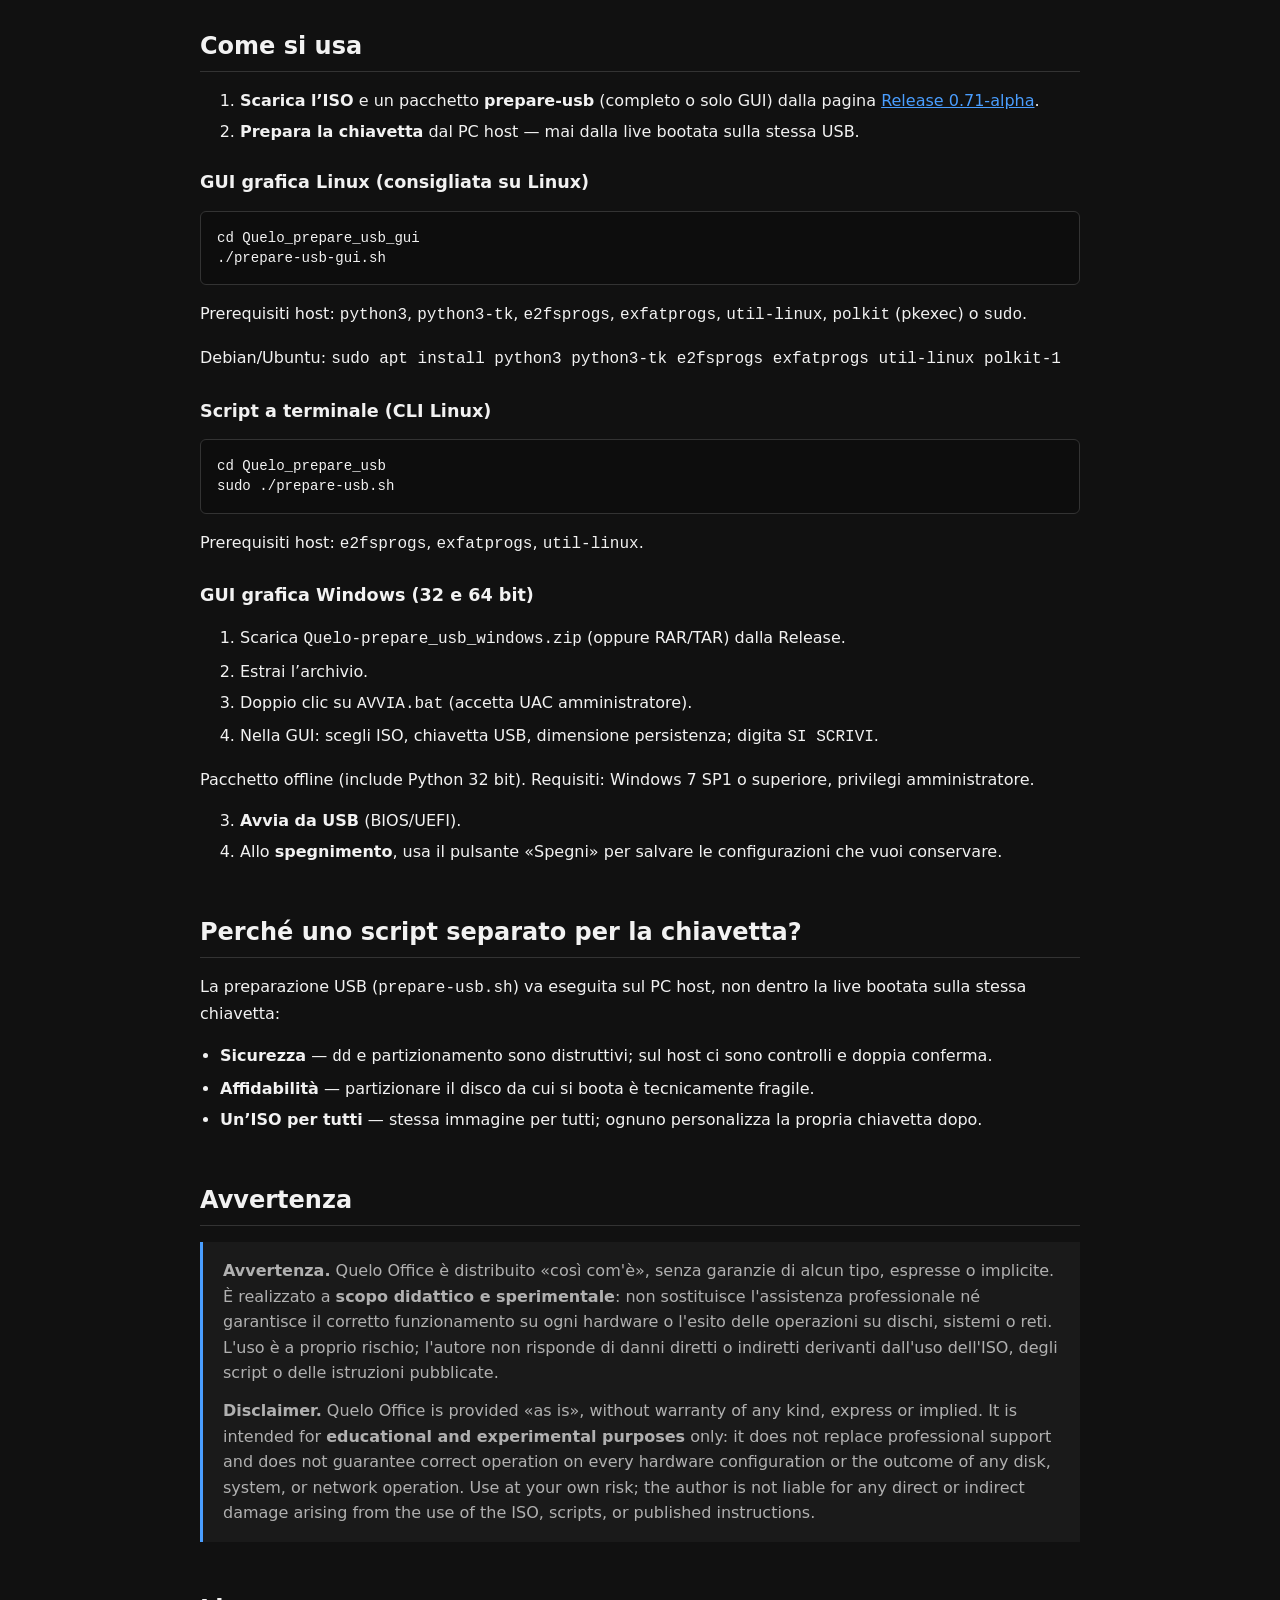
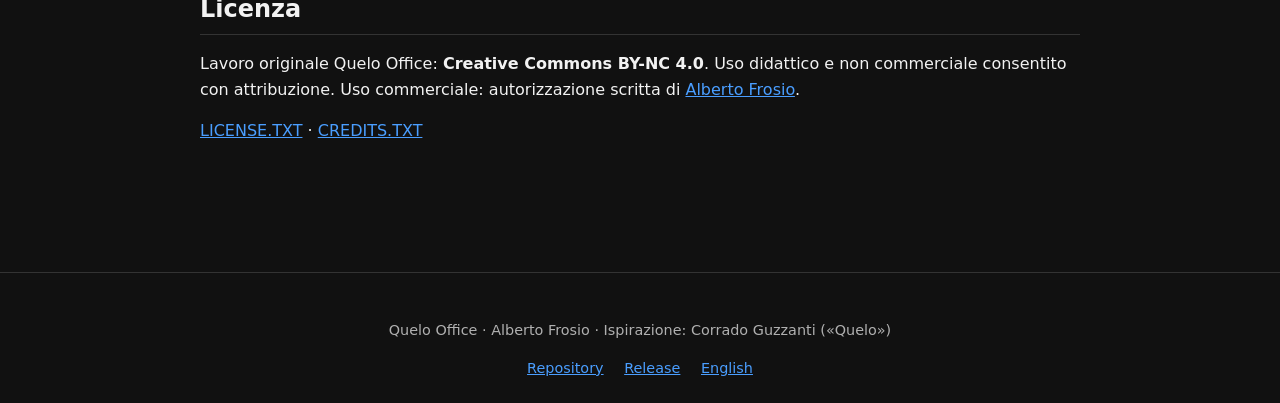
==== commit 0e9260ad: "Rimuove il punto su Etcher dalla sezione script prepare-usb. Co-authored-by: Cursor <cursoragent@cur" ====
--- a/docs/index.html
+++ b/docs/index.html
@@ -247,7 +247,6 @@
         <li><strong>Sicurezza</strong> — <code>dd</code> e partizionamento sono distruttivi; sul host ci sono controlli e doppia conferma.</li>
         <li><strong>Affidabilità</strong> — partizionare il disco da cui si boota è tecnicamente fragile.</li>
         <li><strong>Un’ISO per tutti</strong> — stessa immagine per tutti; ognuno personalizza la propria chiavetta dopo.</li>
-        <li><strong>Libertà di strumenti</strong> — puoi scrivere l’ISO con Etcher e usare lo script solo per persistenza e QUELO-HOME.</li>
       </ul>
     </section>
 
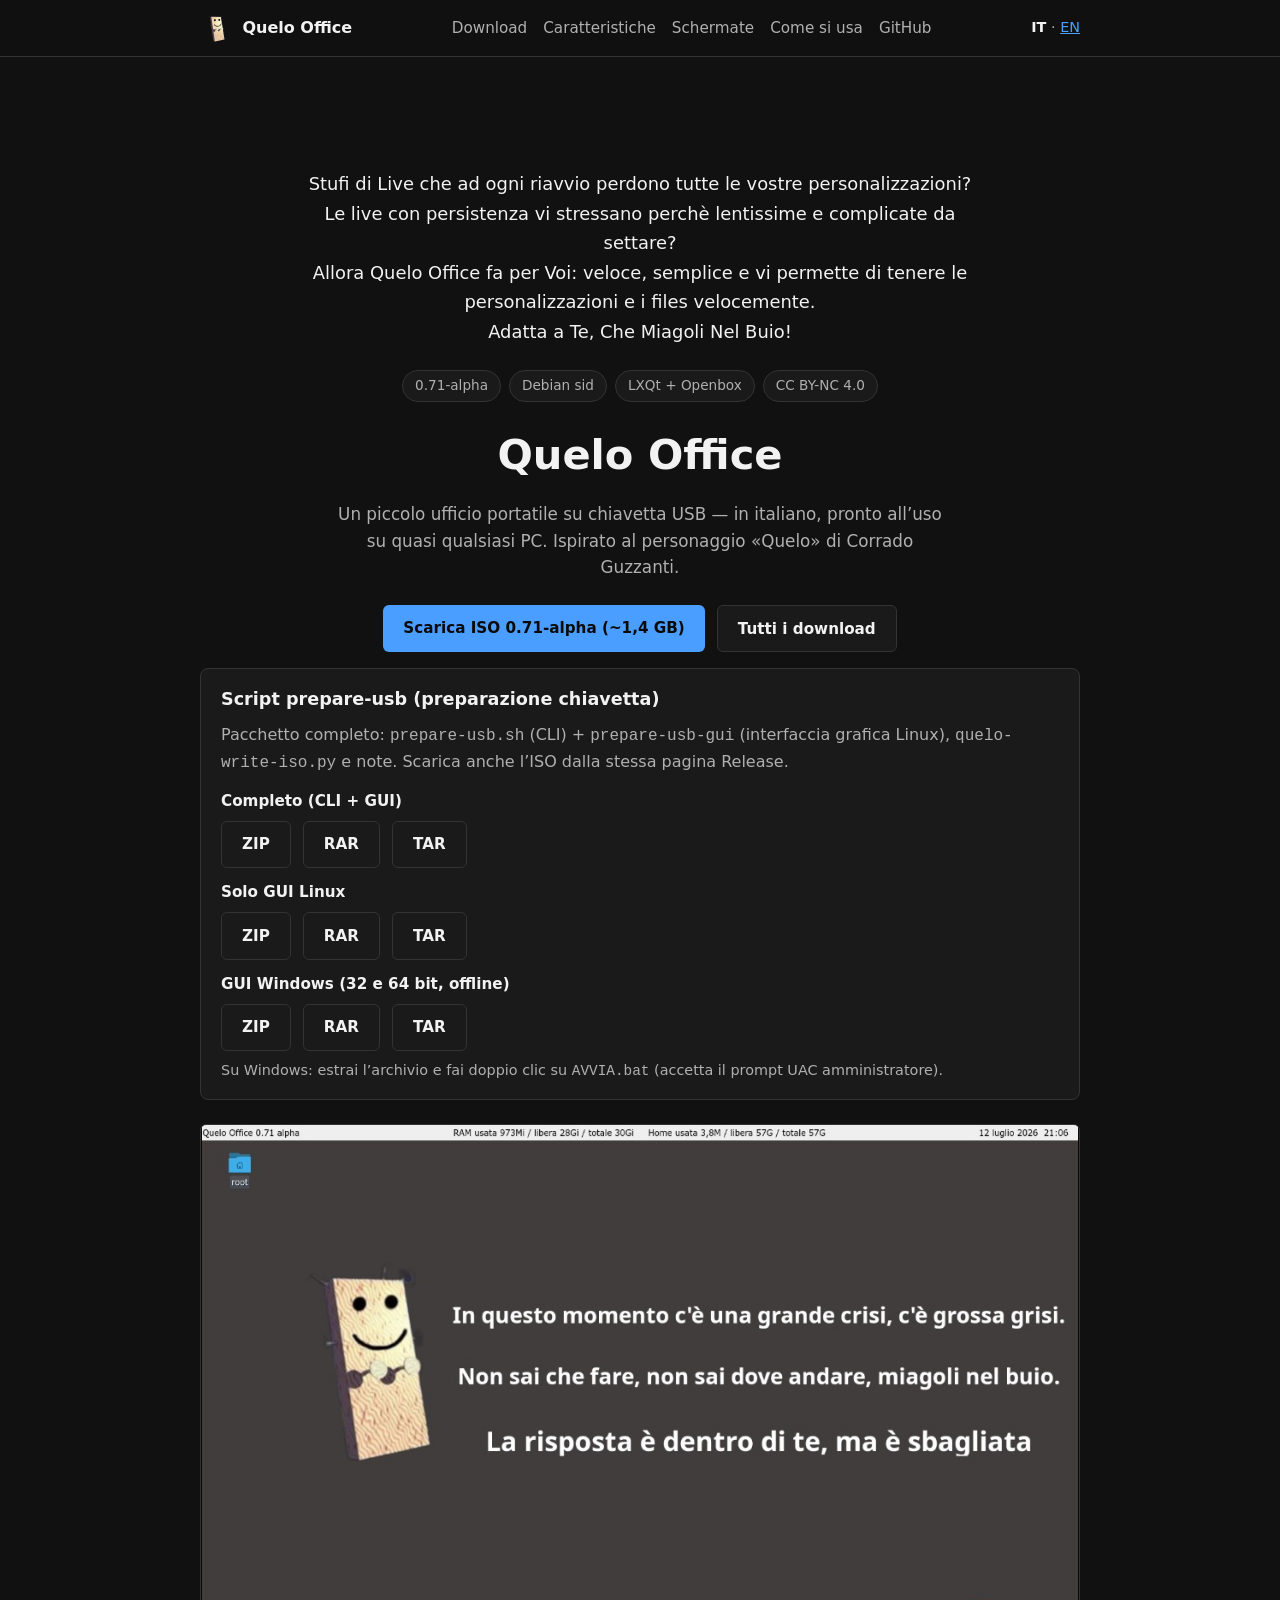
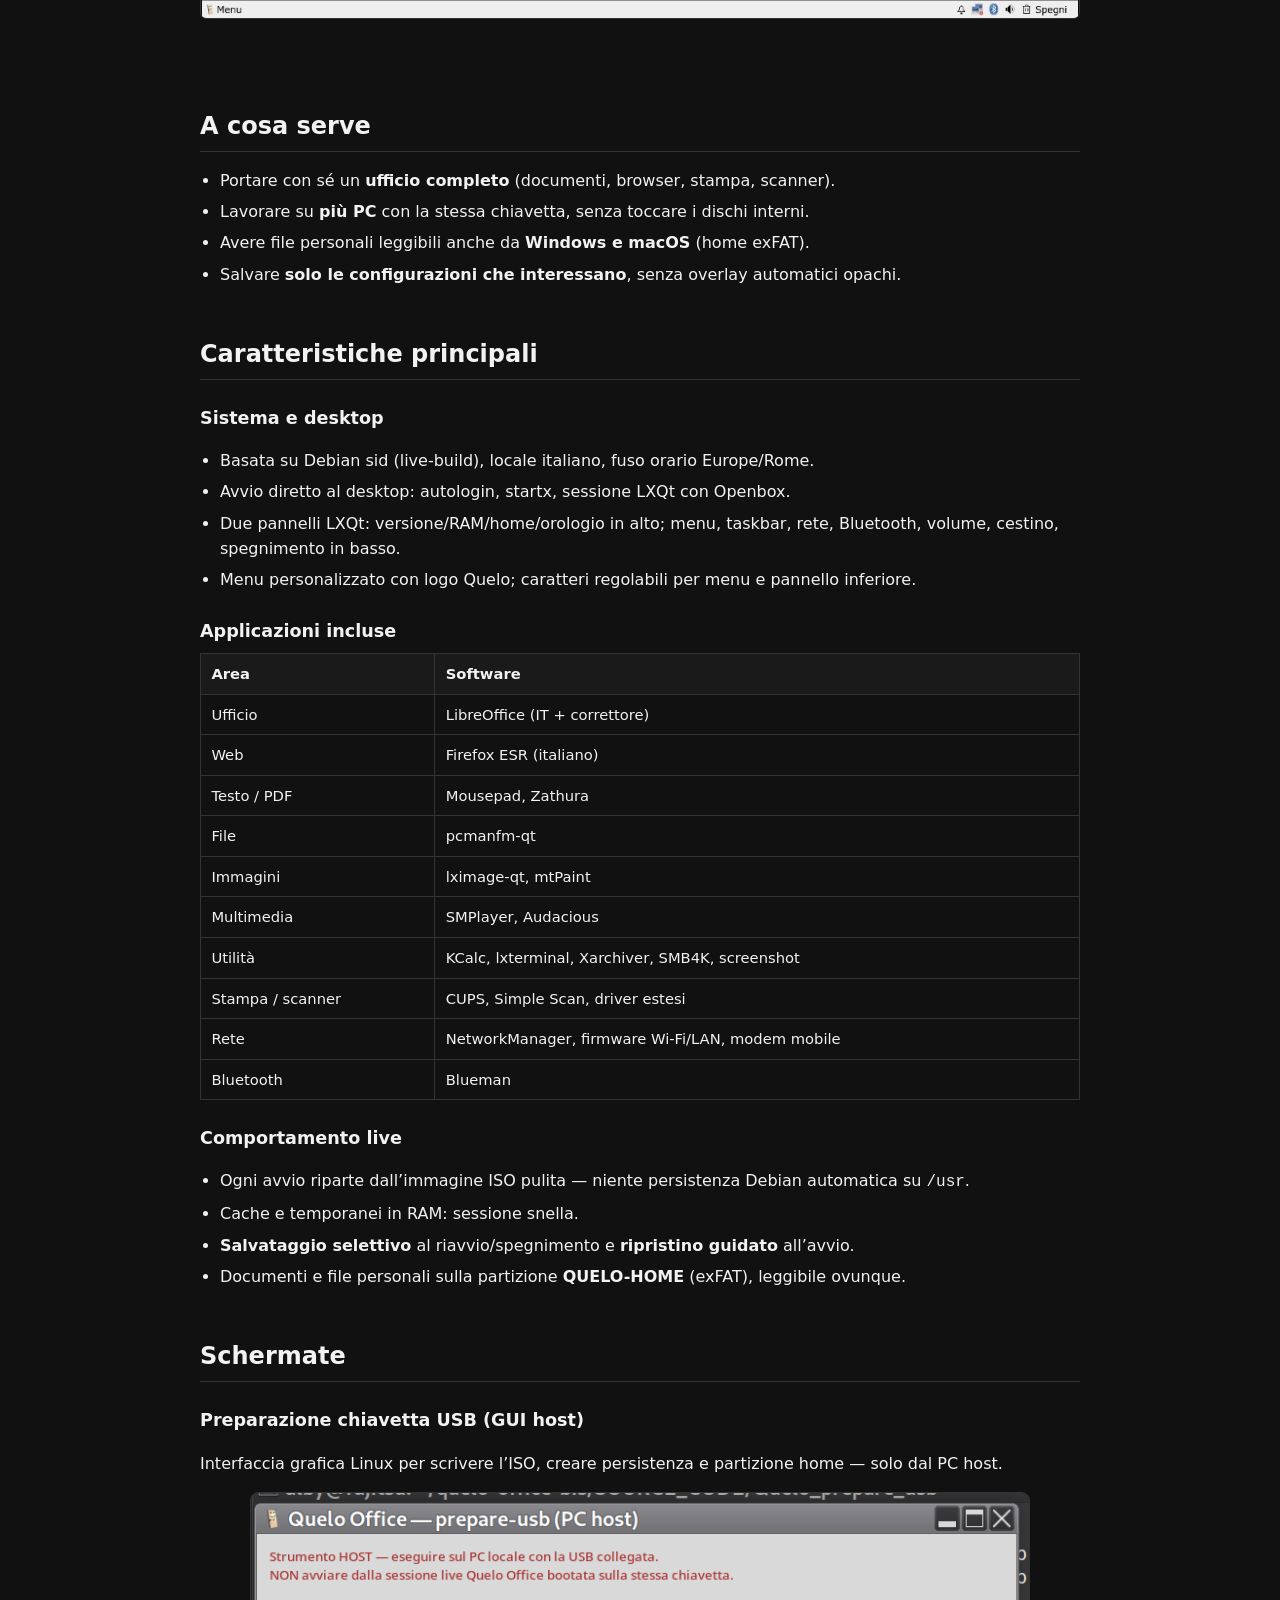
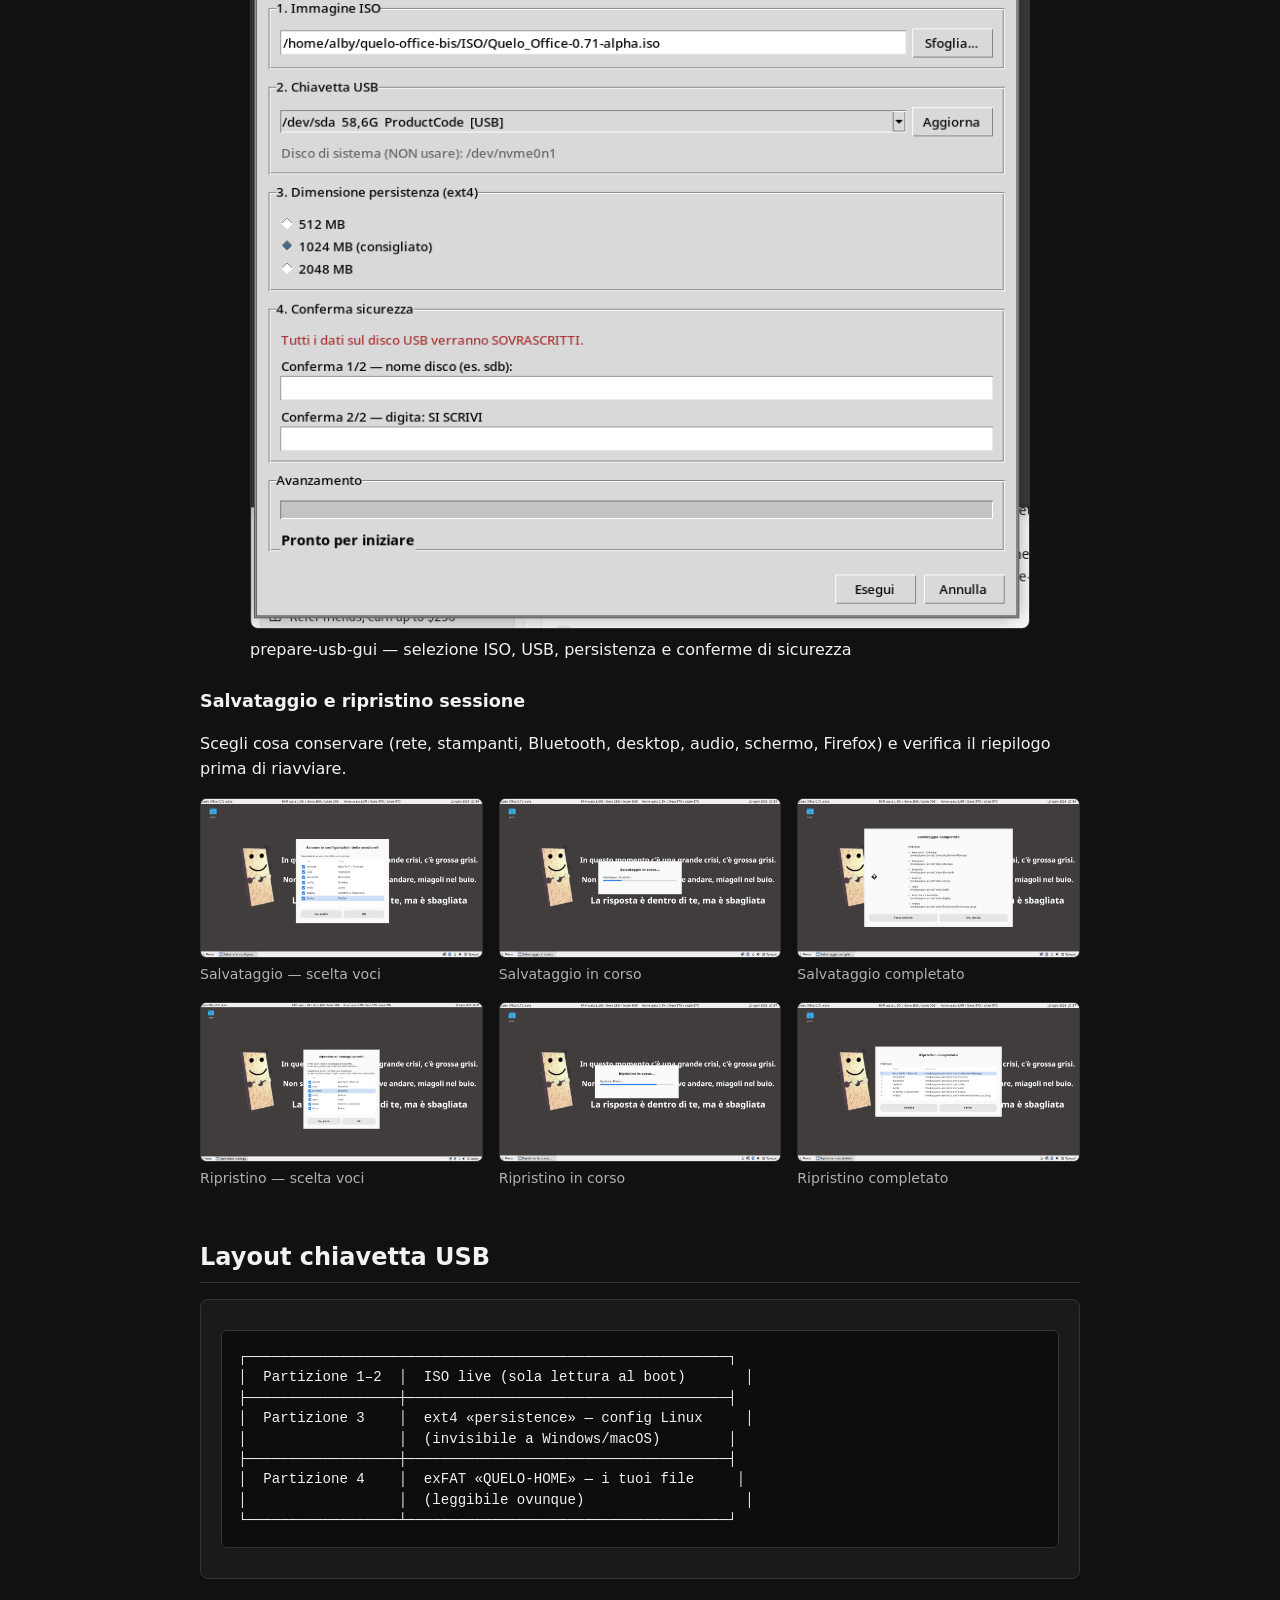
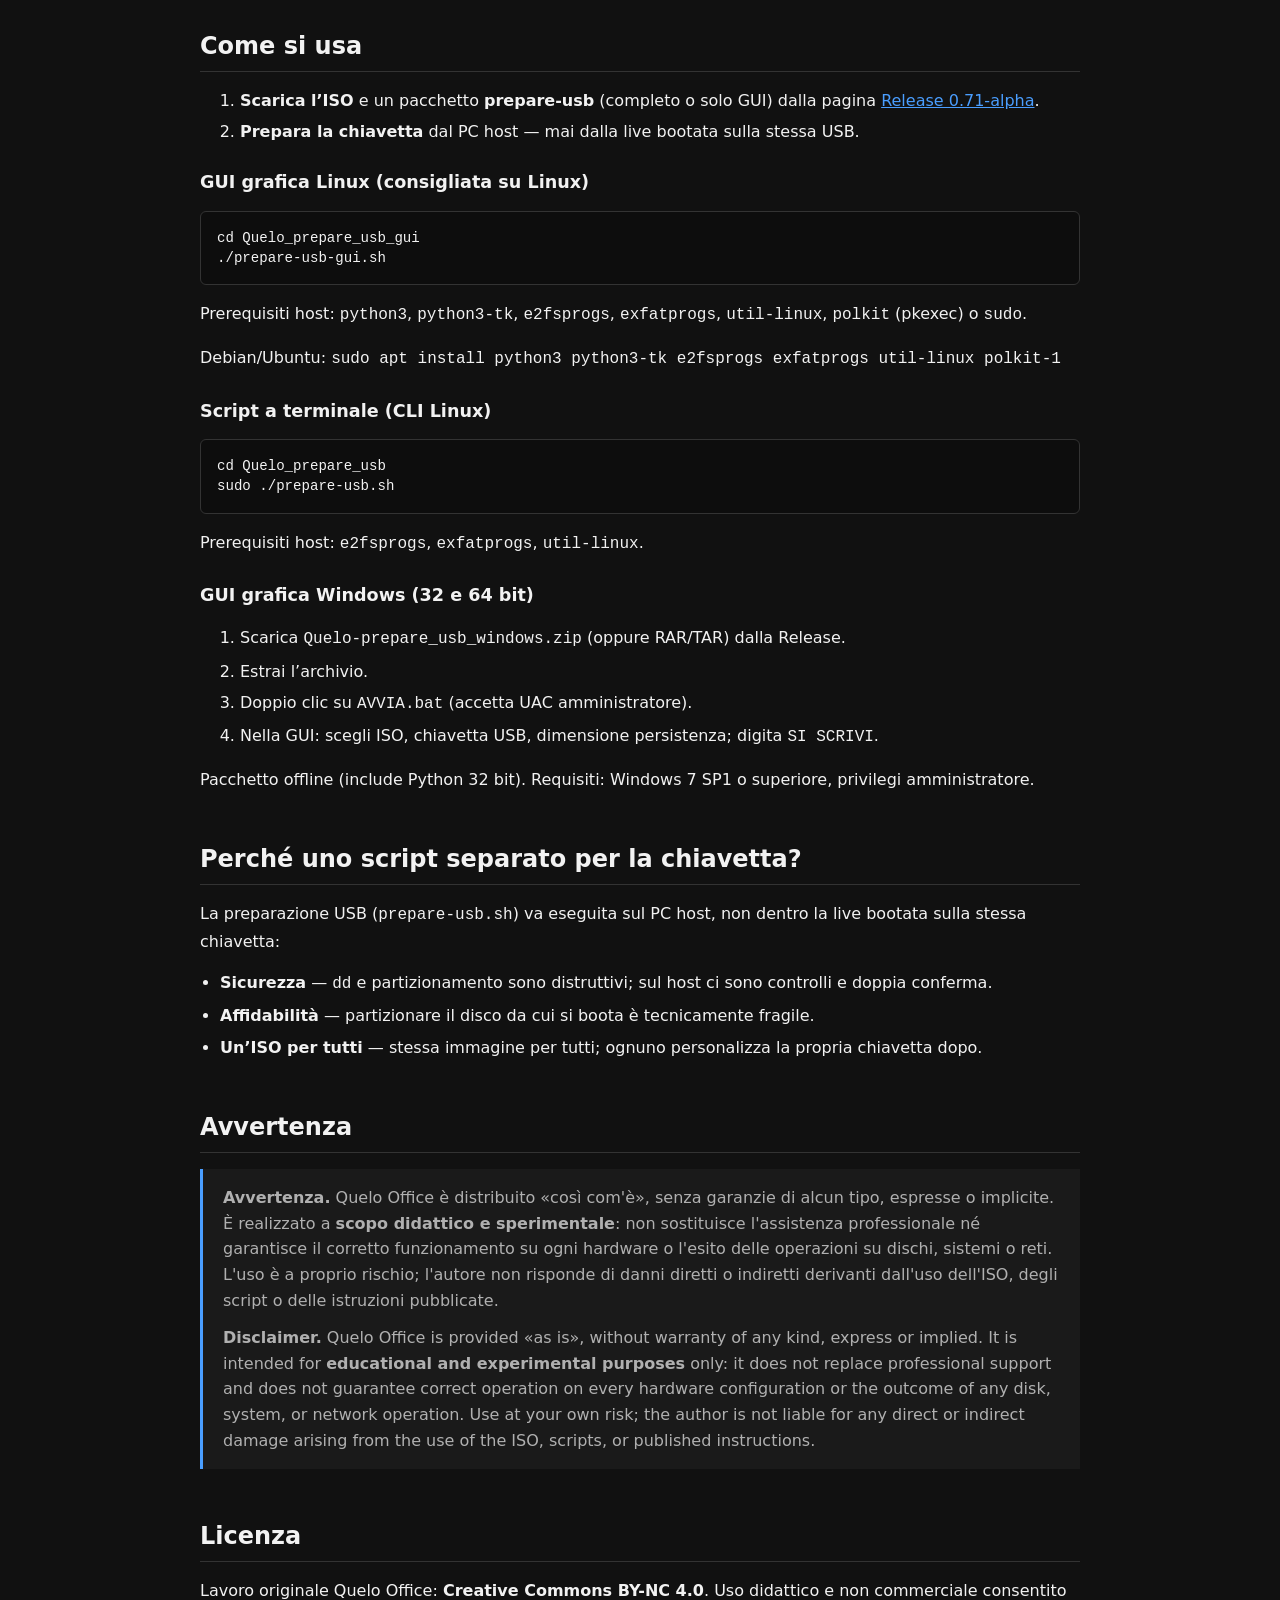
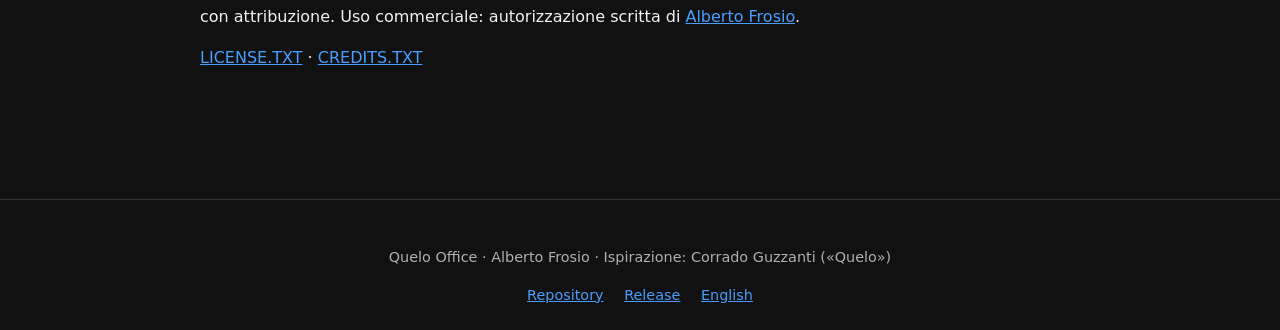
==== commit f00a20be: "Rimuove i passi boot/spegnimento dalla sezione GUI Windows. Co-authored-by: Cursor <cursoragent@curs" ====
--- a/docs/index.html
+++ b/docs/index.html
@@ -234,10 +234,6 @@
         <li>Nella GUI: scegli ISO, chiavetta USB, dimensione persistenza; digita <code>SI SCRIVI</code>.</li>
       </ol>
       <p>Pacchetto offline (include Python 32 bit). Requisiti: Windows 7 SP1 o superiore, privilegi amministratore.</p>
-      <ol start="3">
-        <li><strong>Avvia da USB</strong> (BIOS/UEFI).</li>
-        <li>Allo <strong>spegnimento</strong>, usa il pulsante «Spegni» per salvare le configurazioni che vuoi conservare.</li>
-      </ol>
     </section>
 
     <section id="script">
